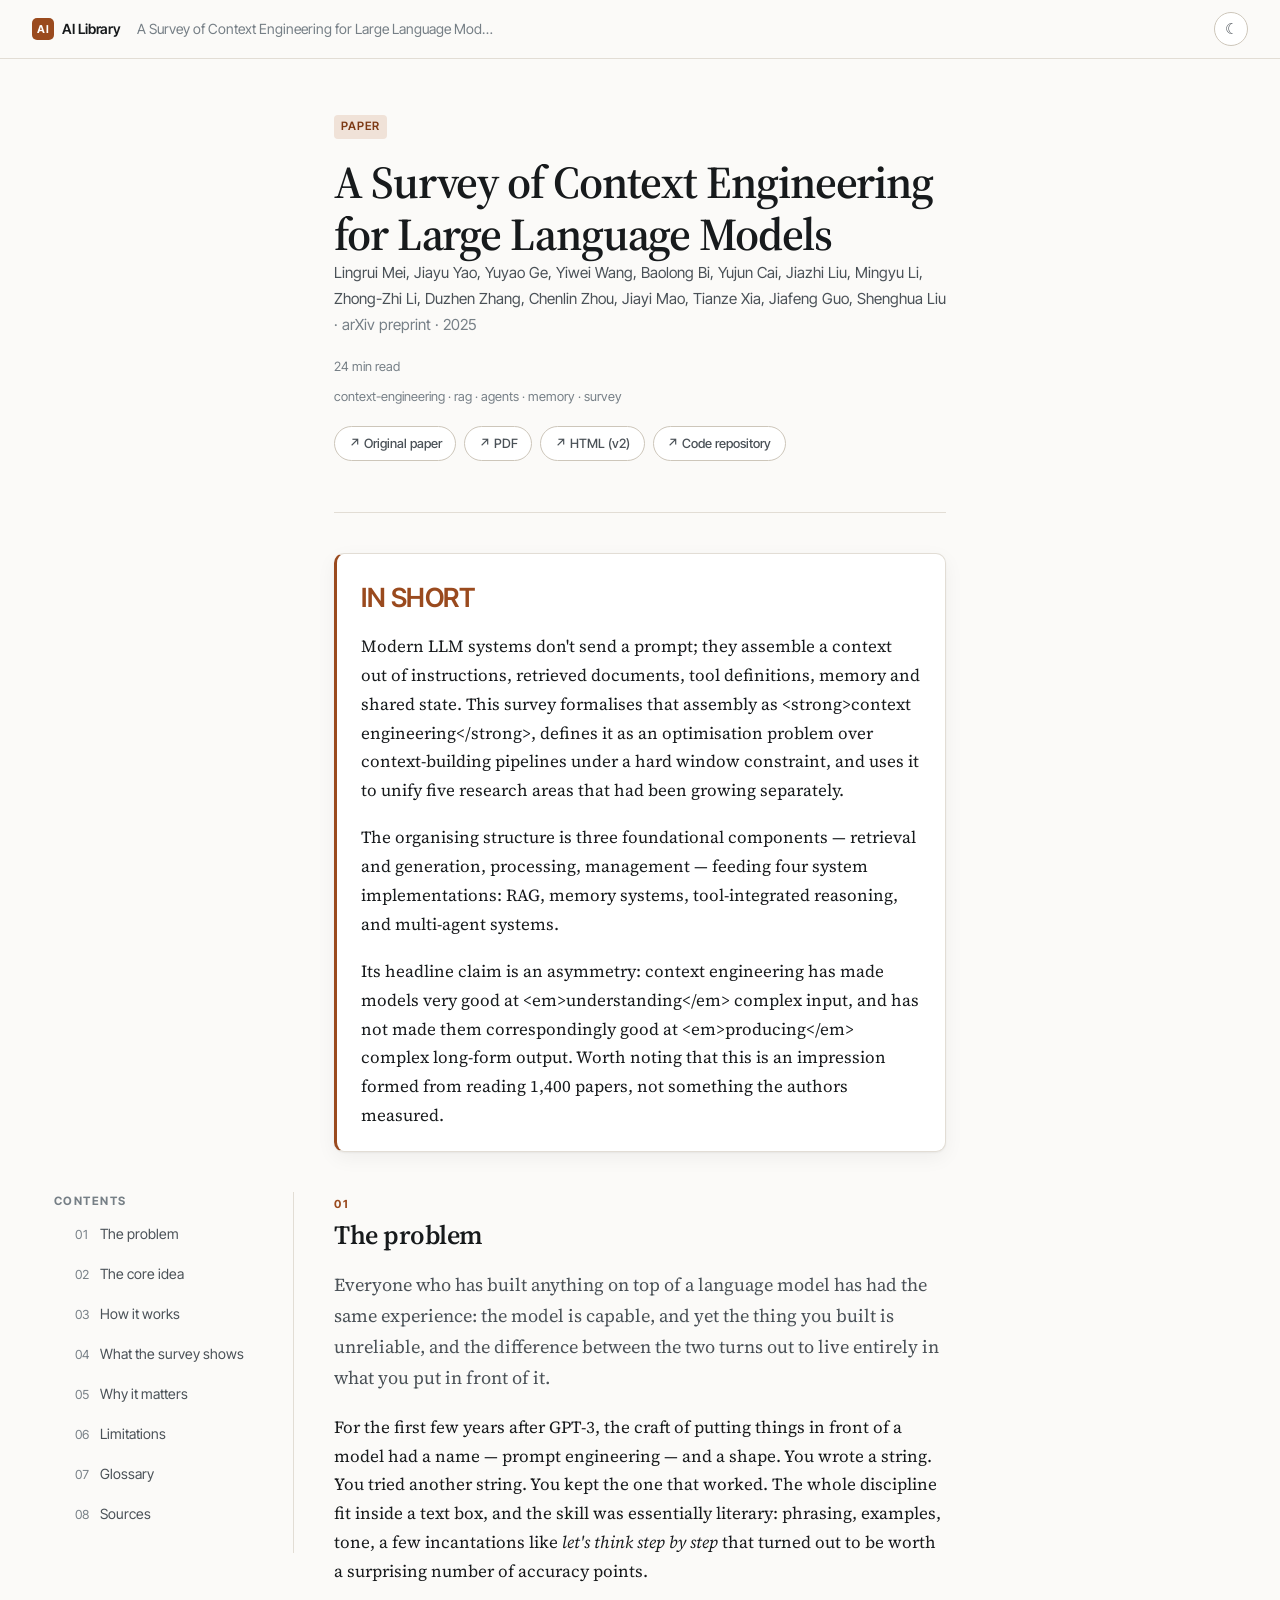
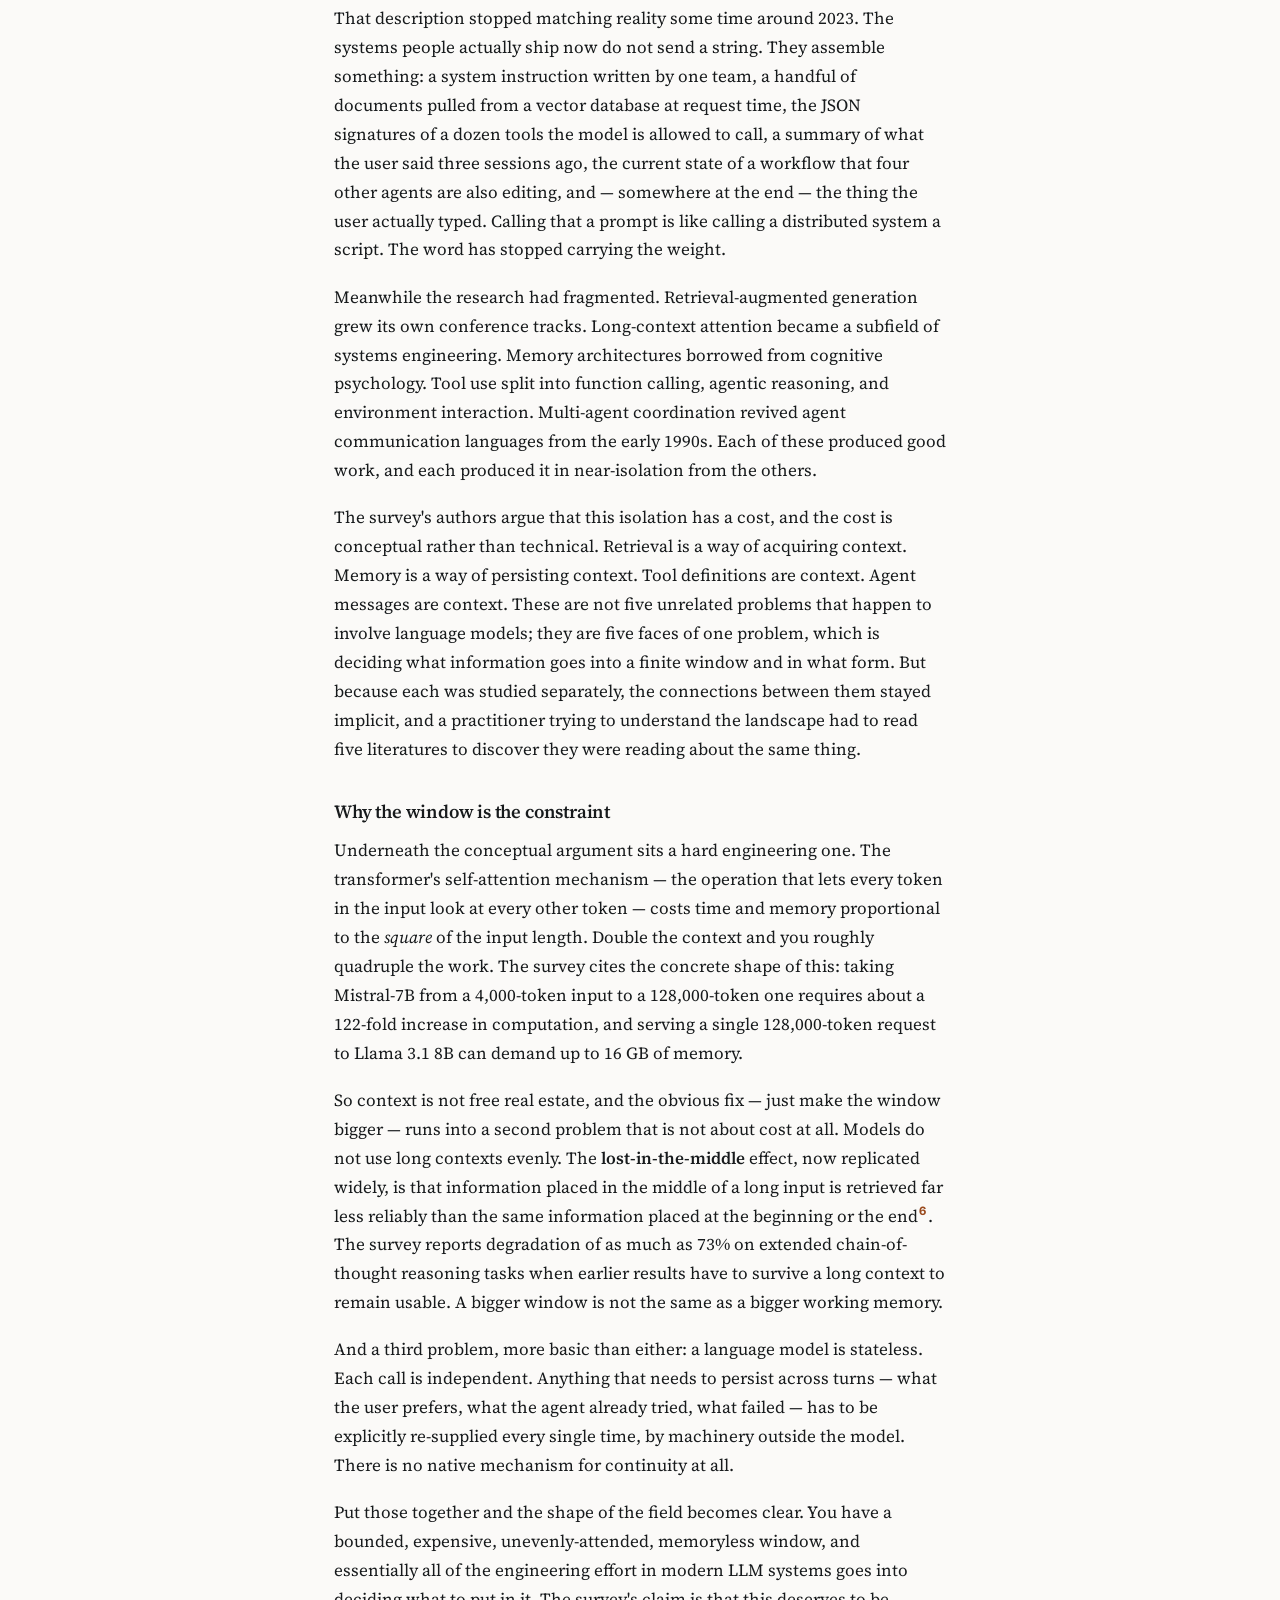
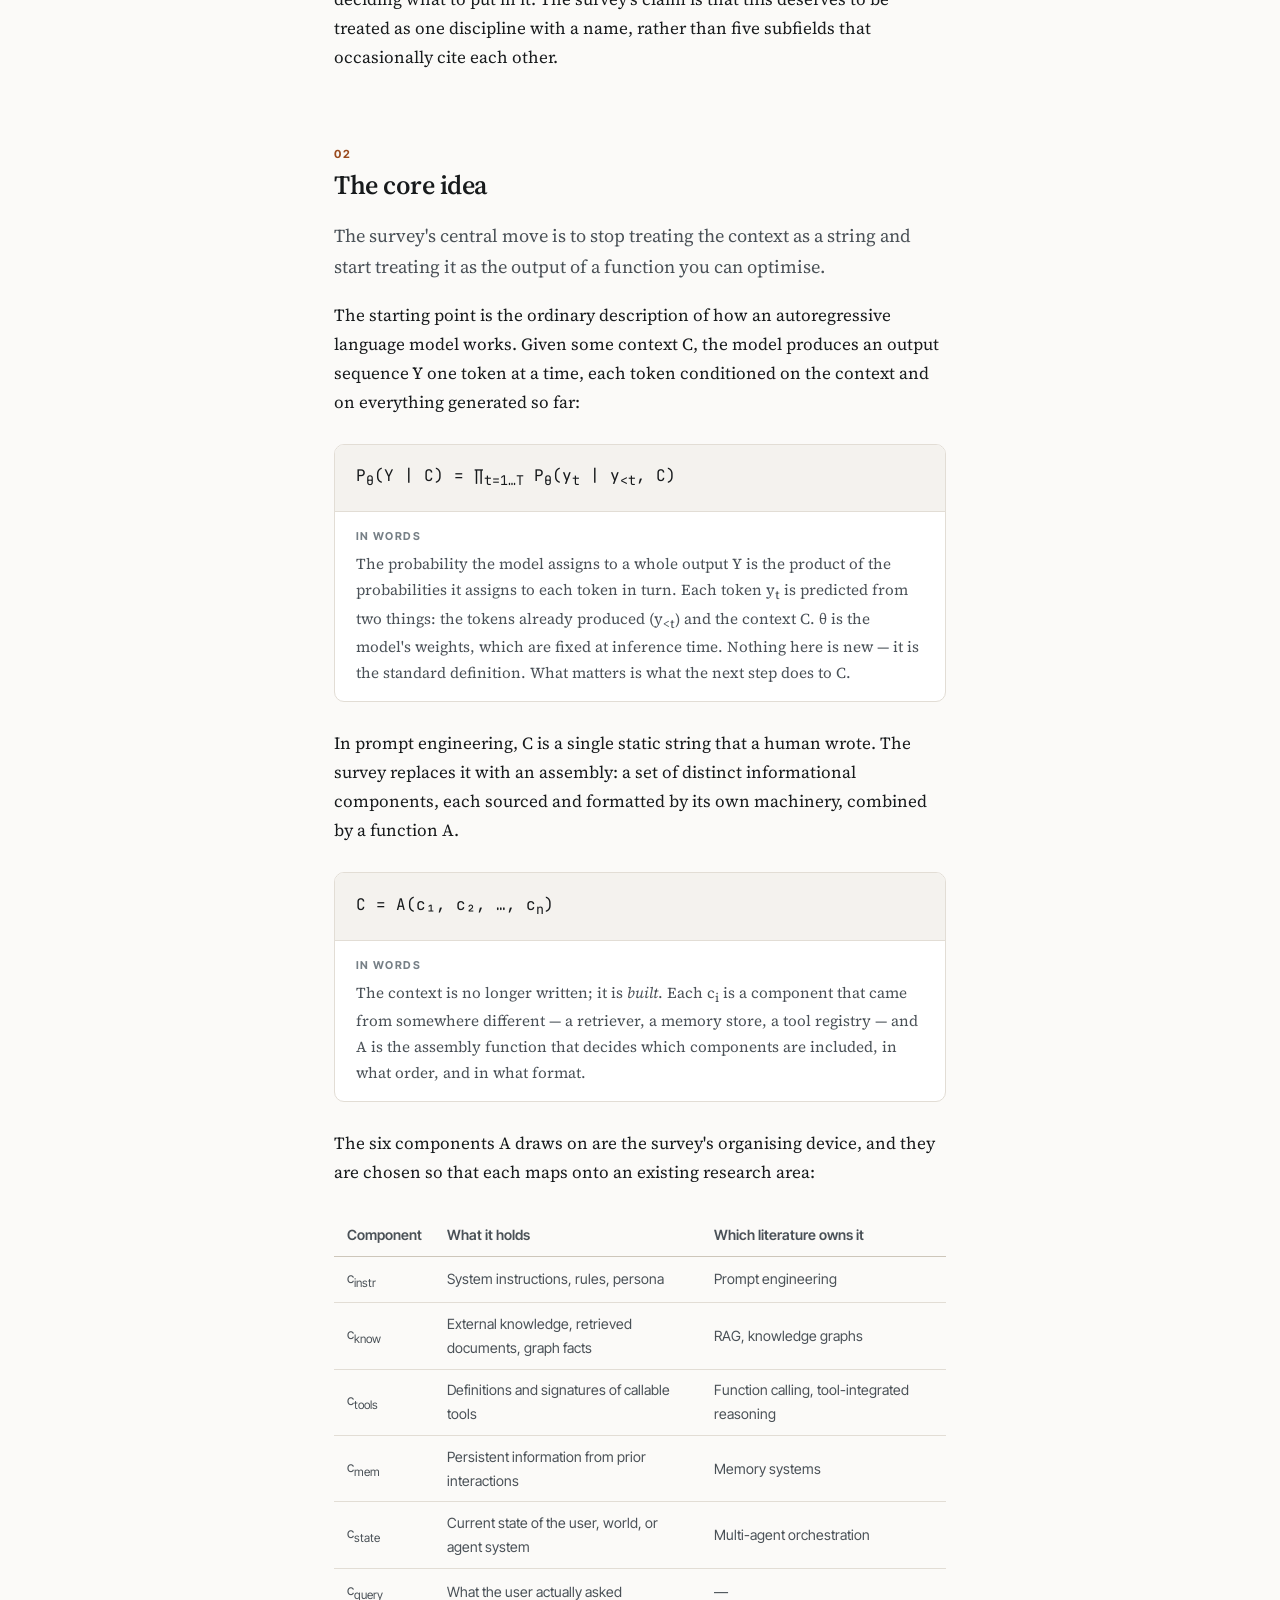
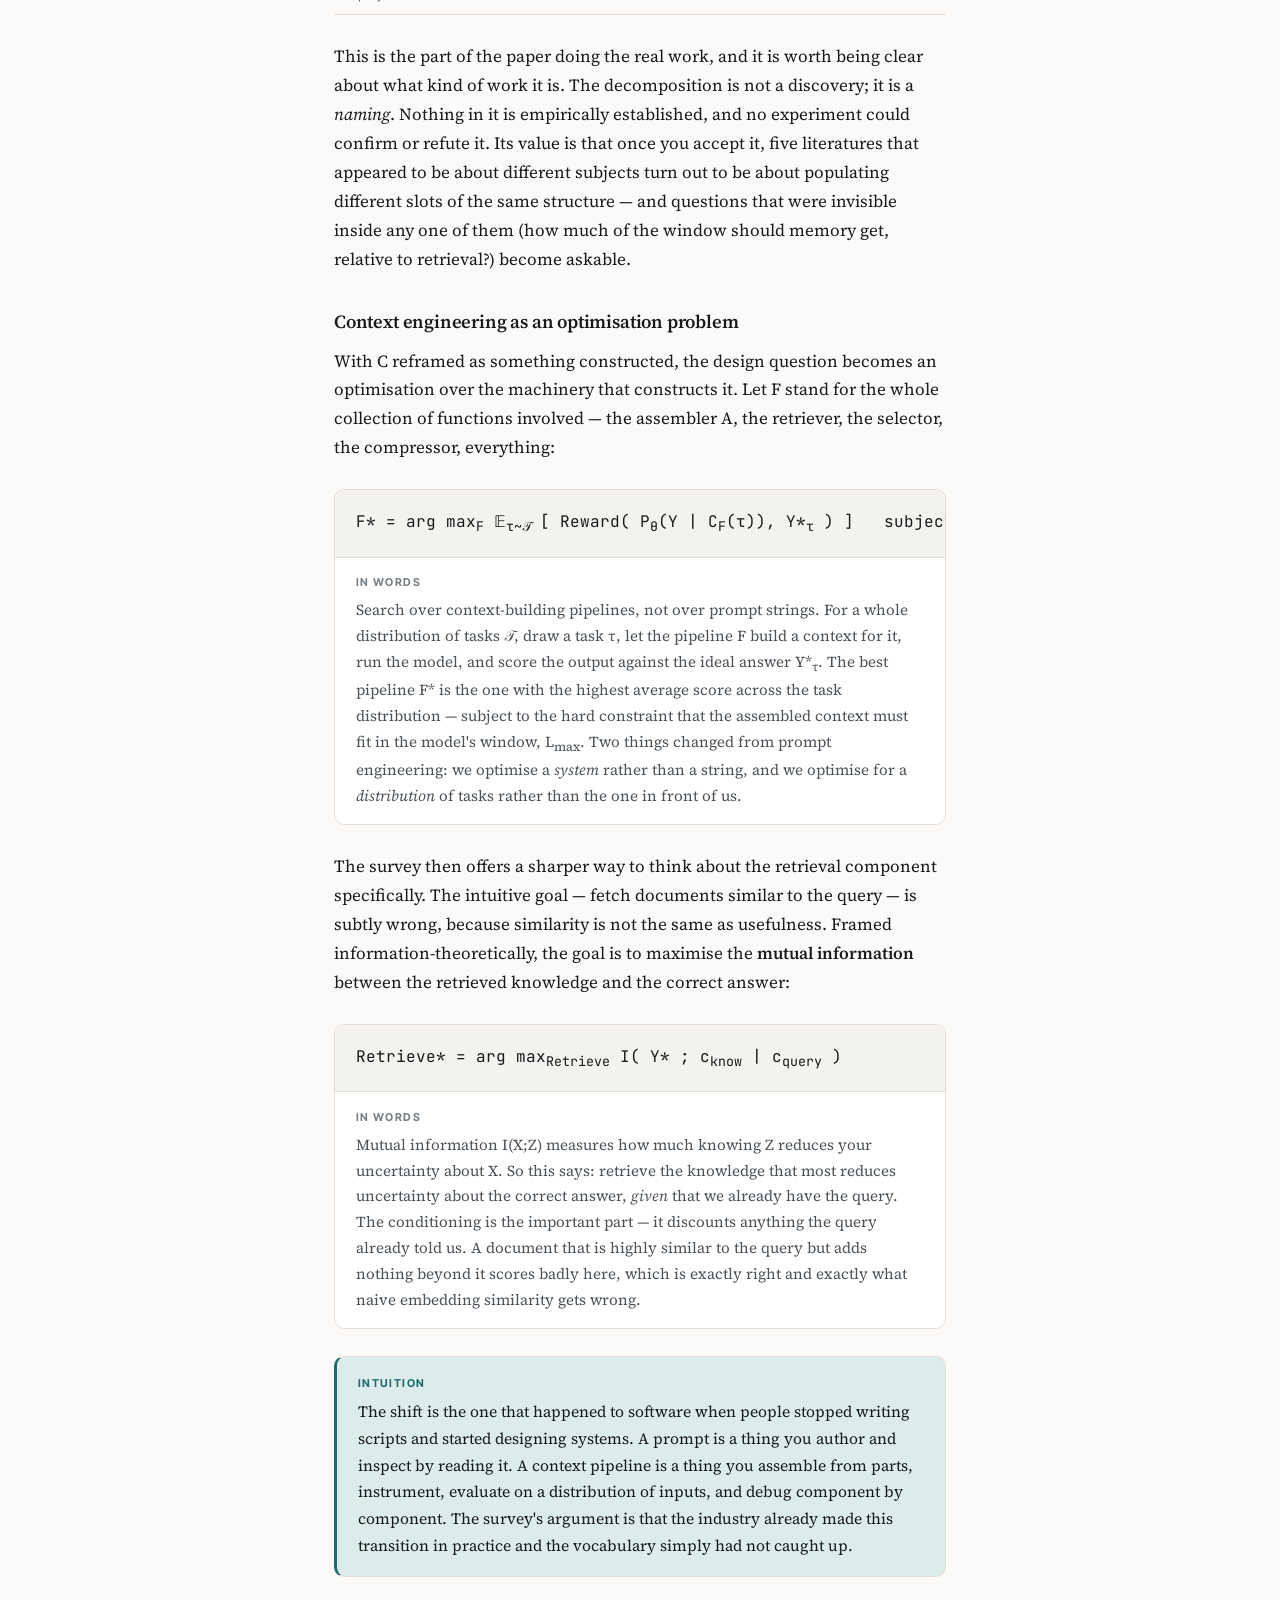
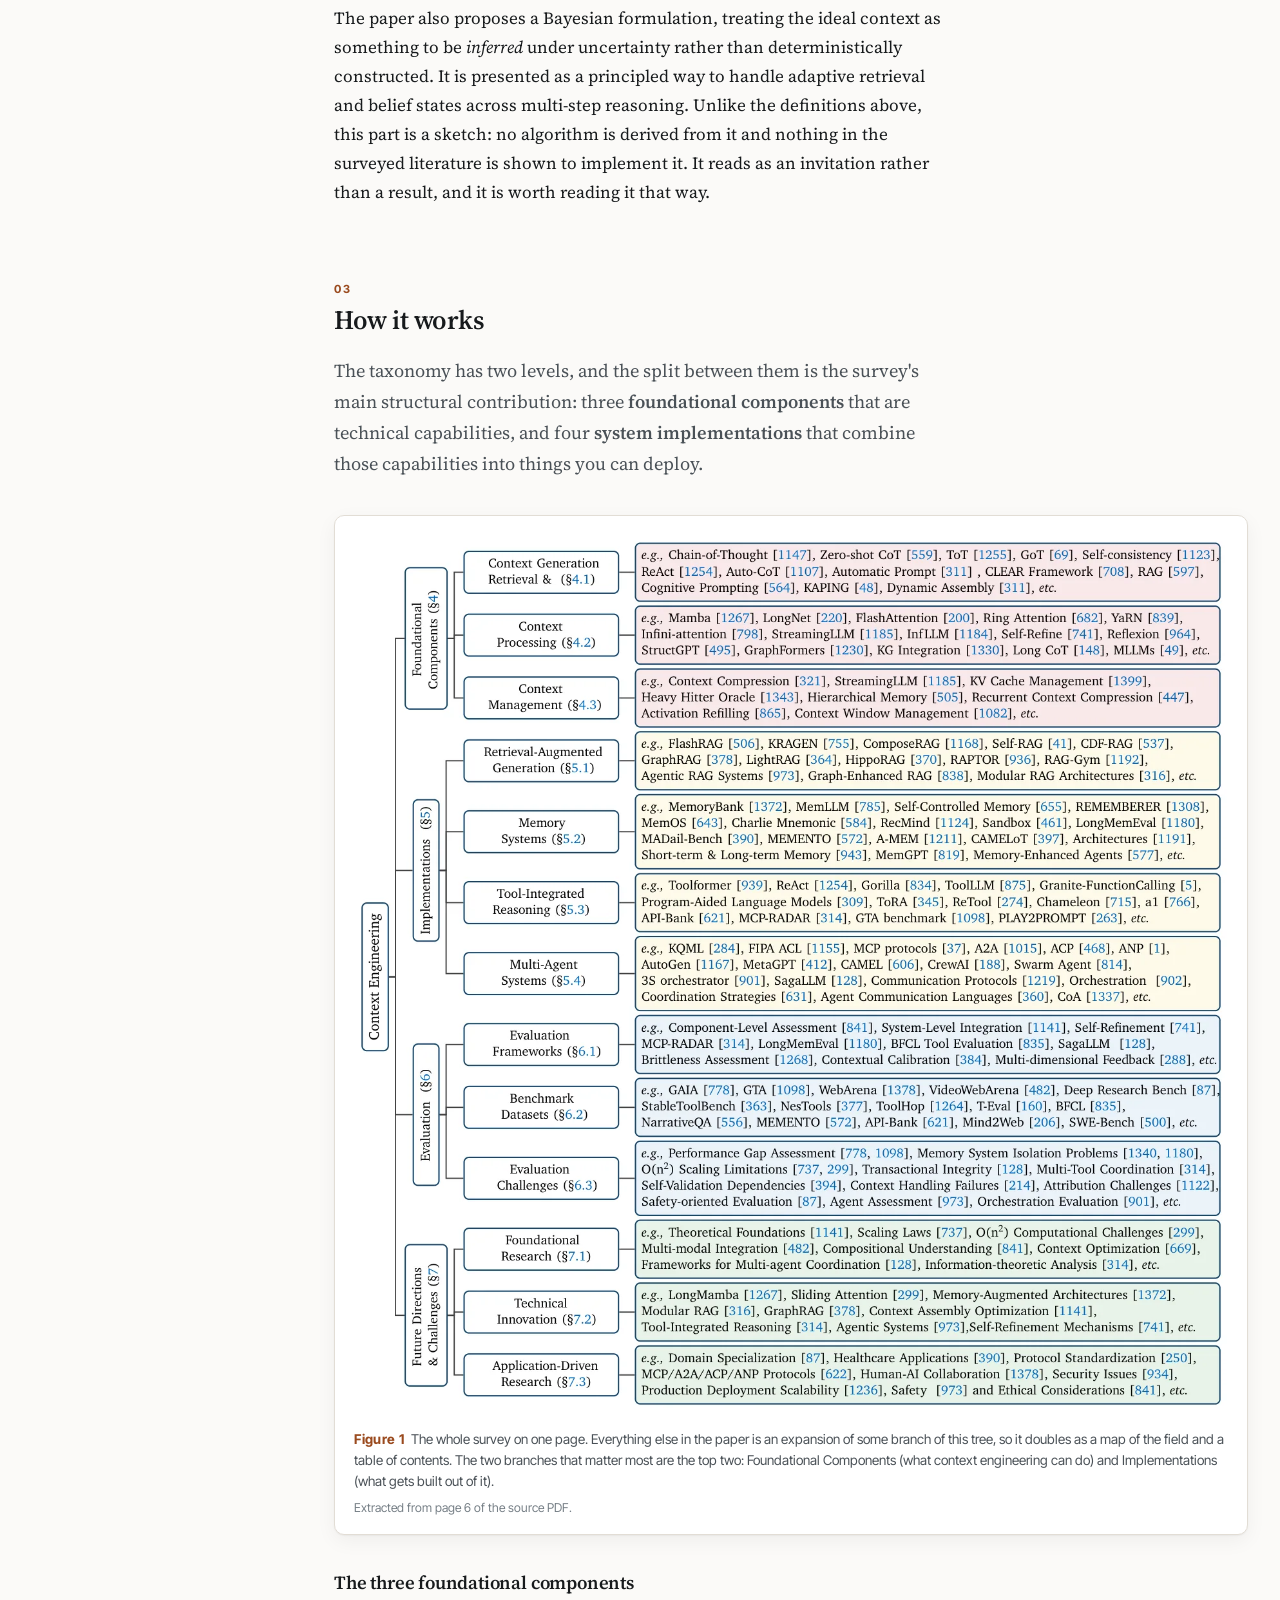
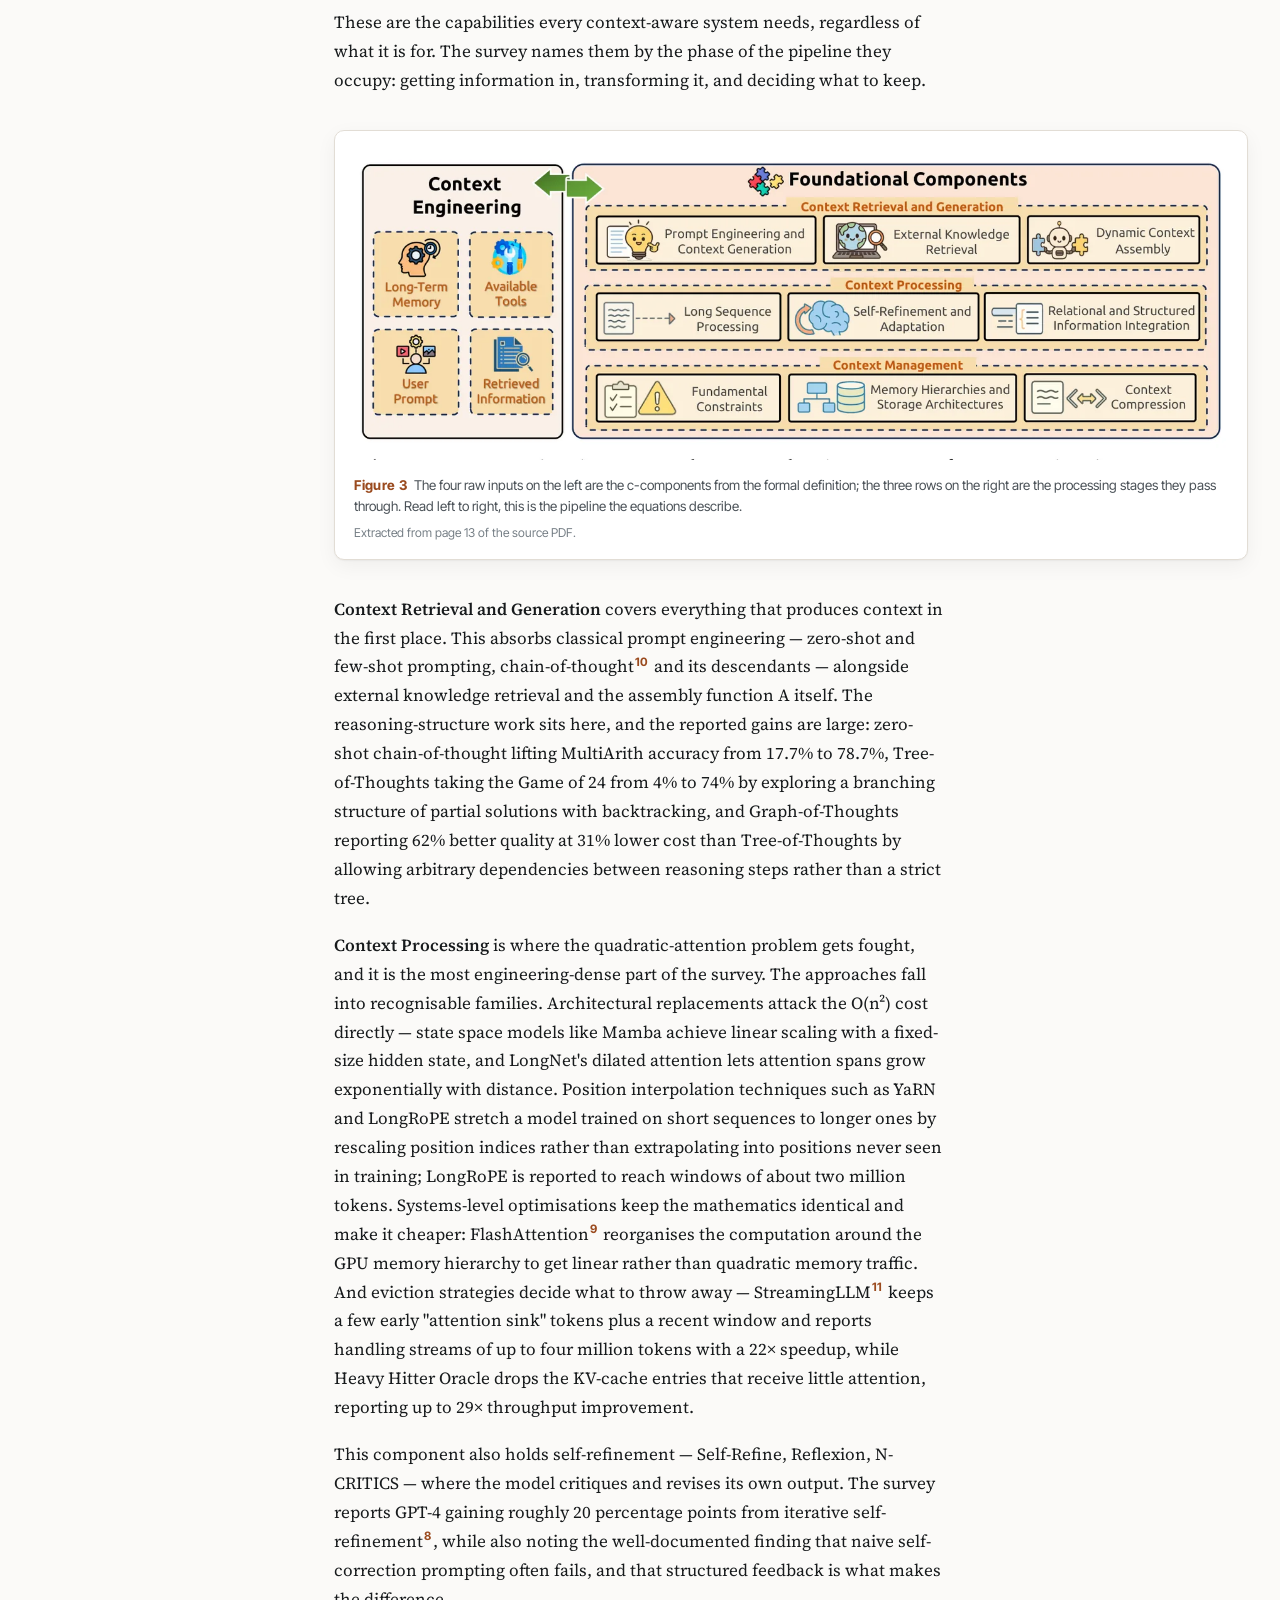
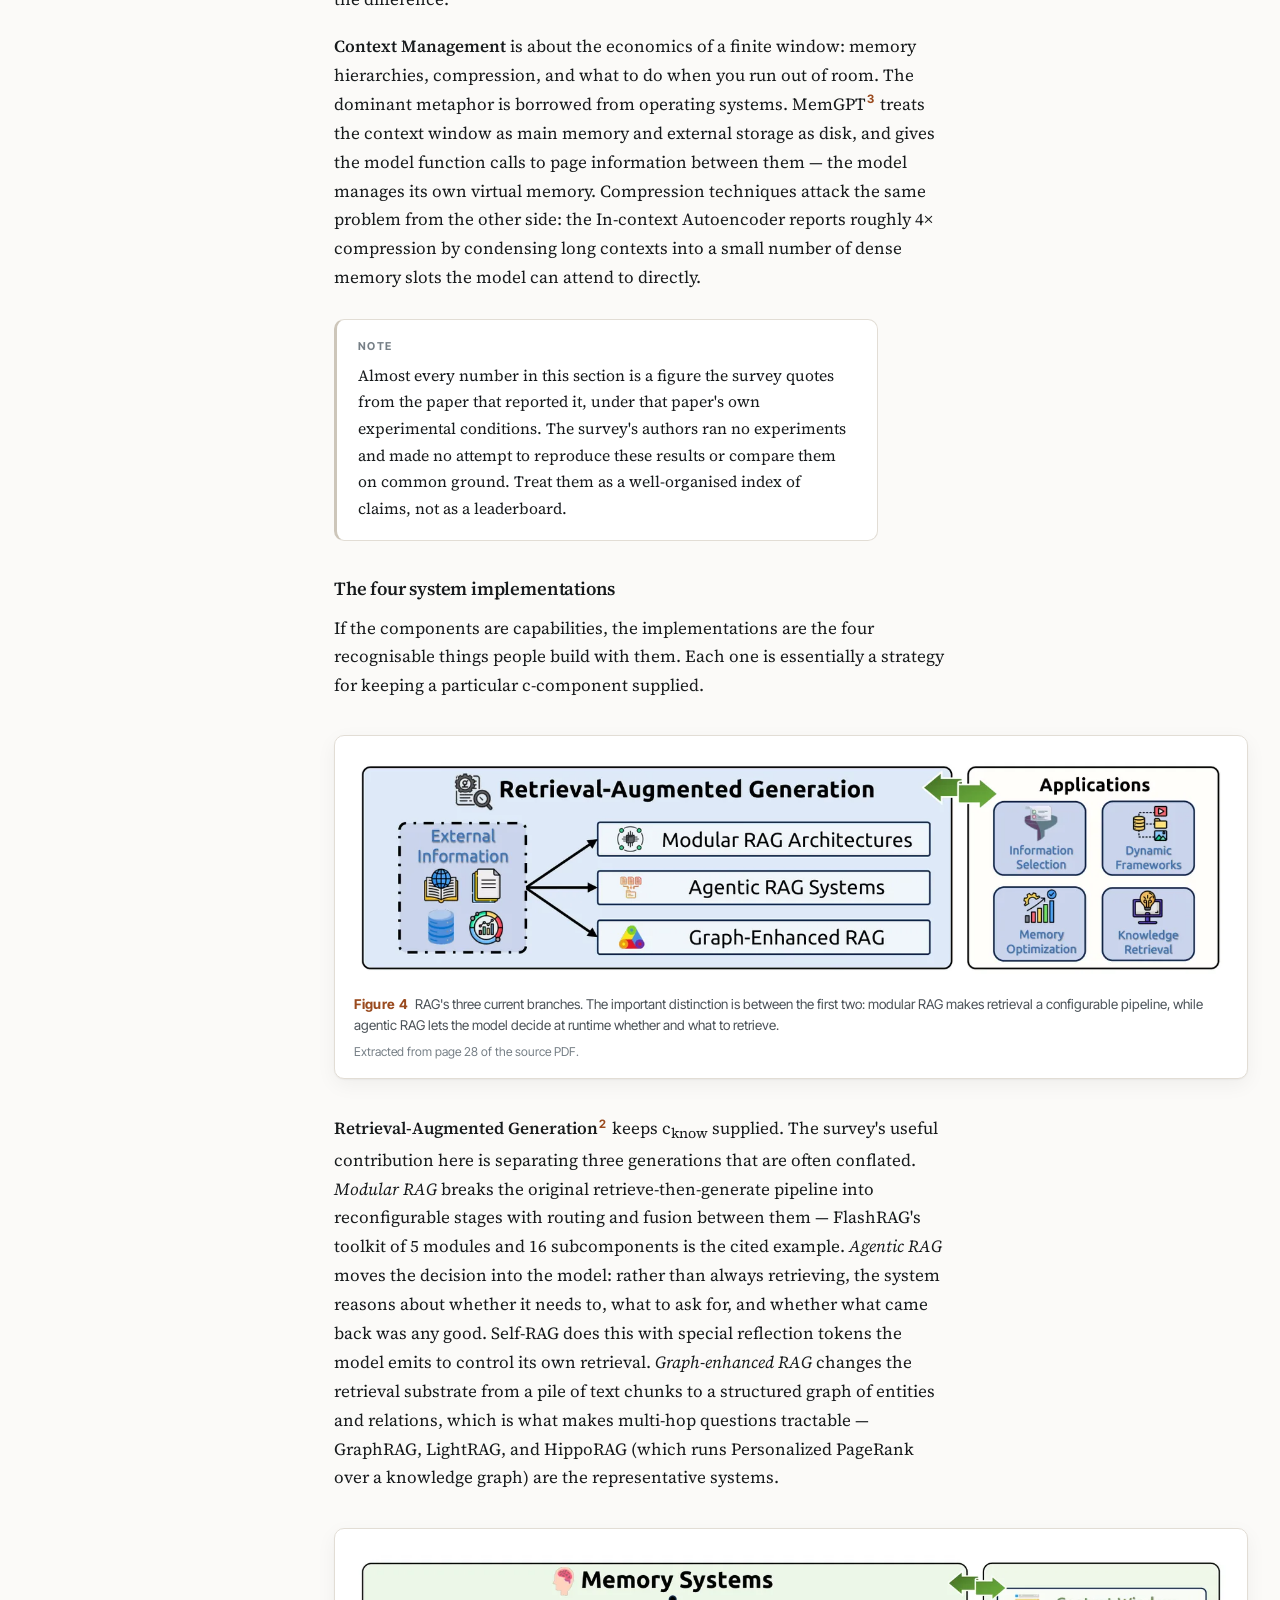
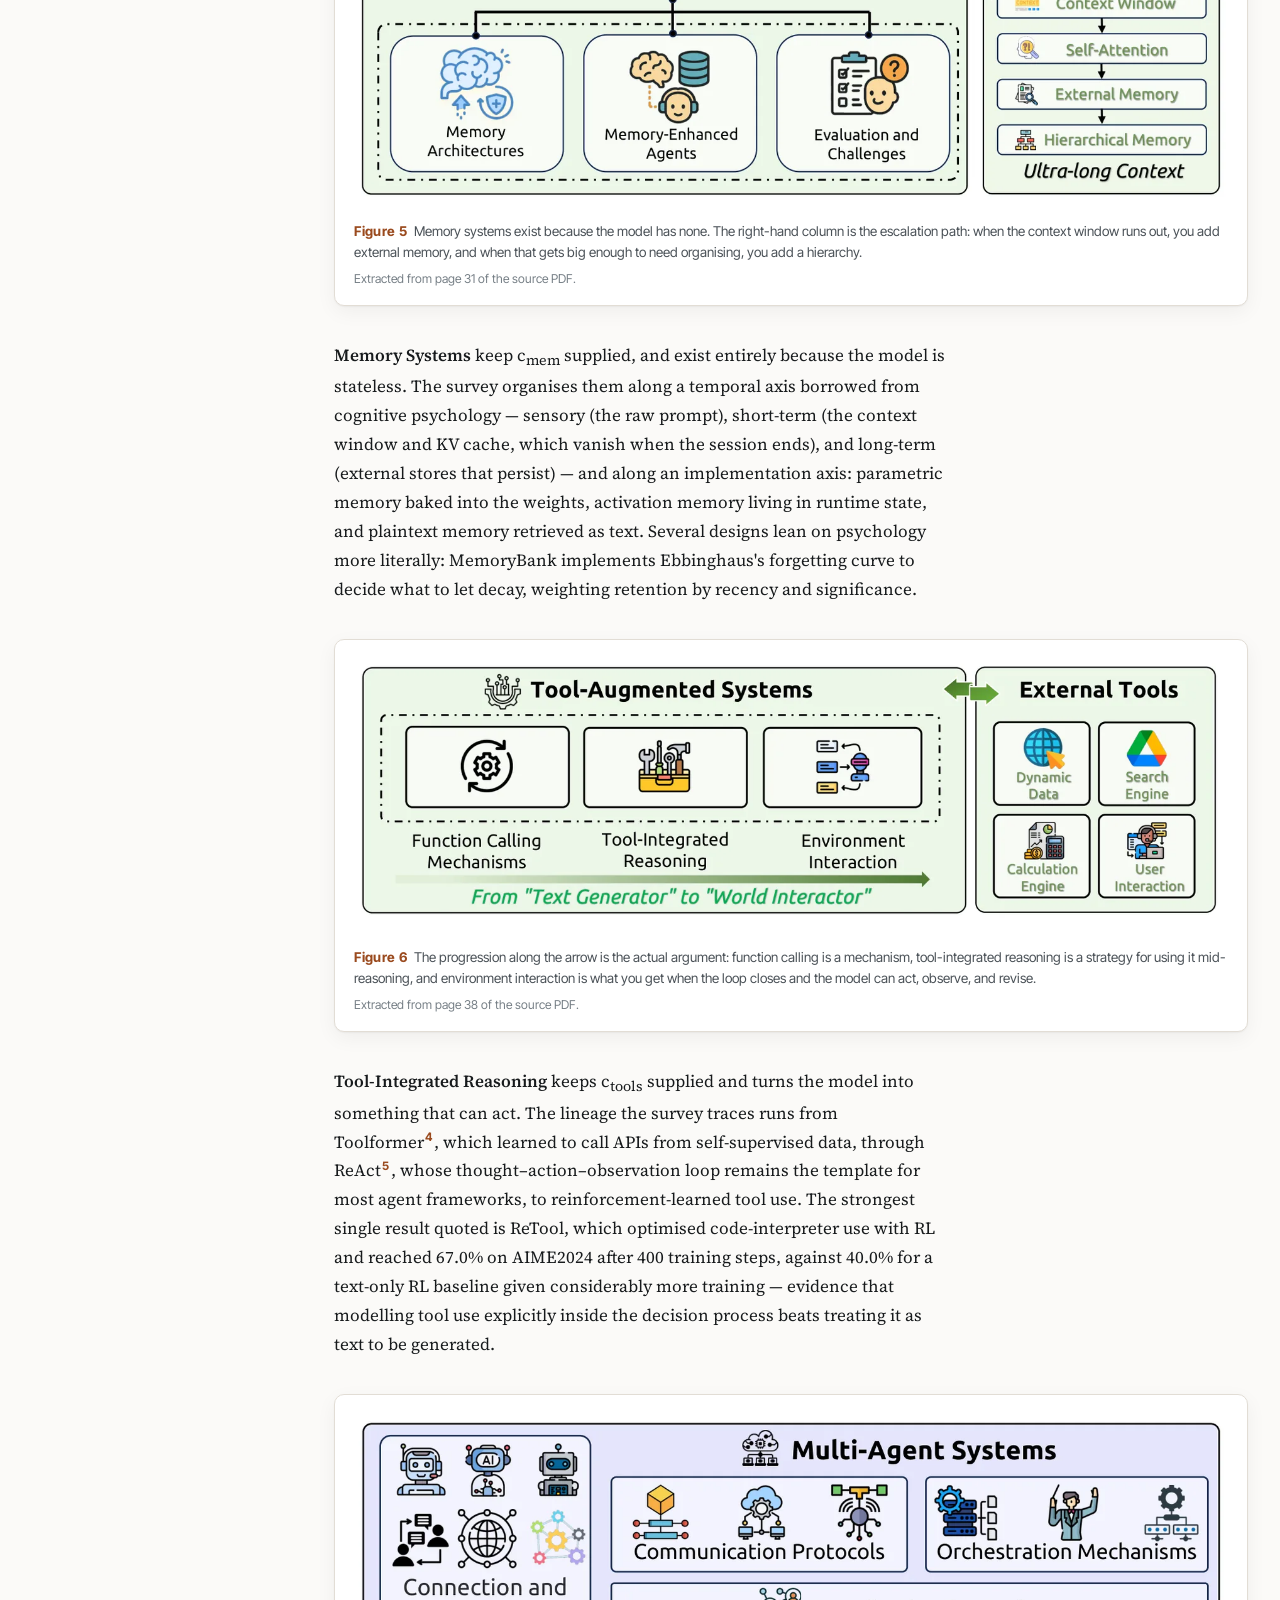
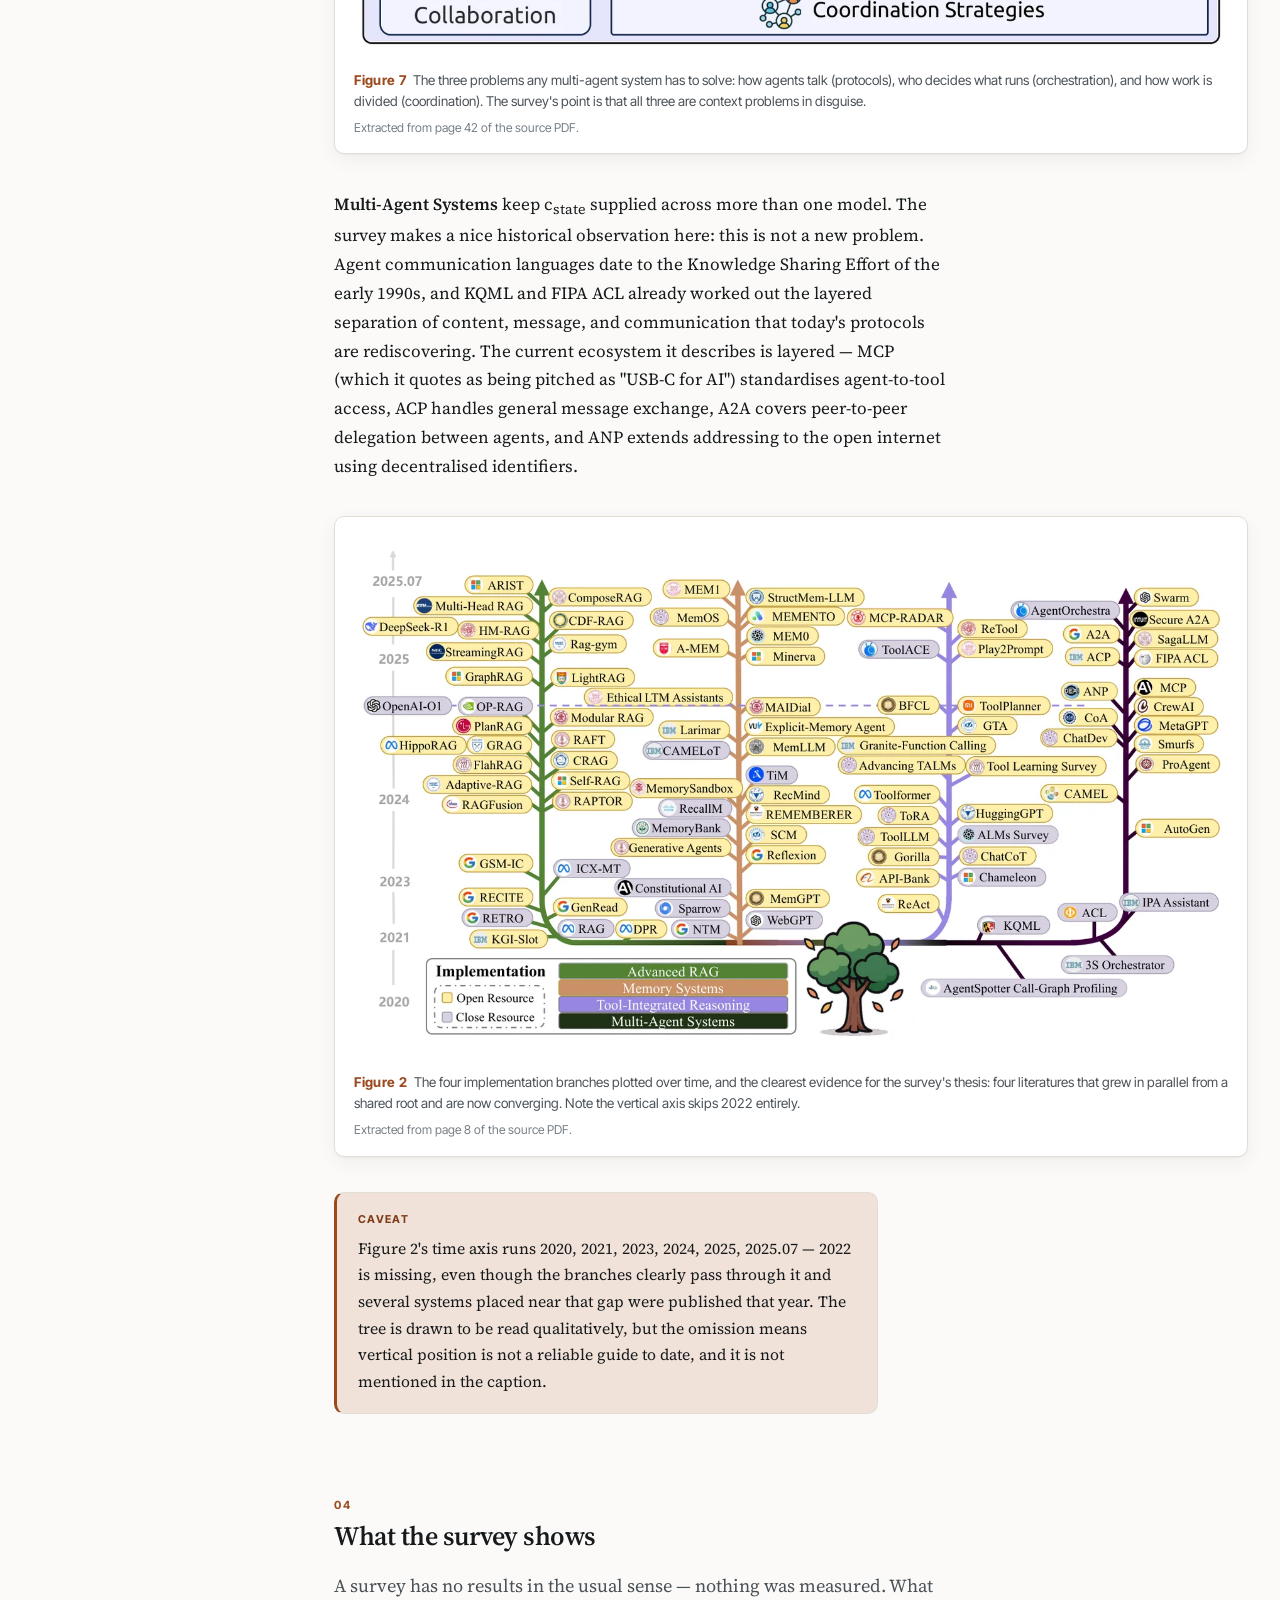
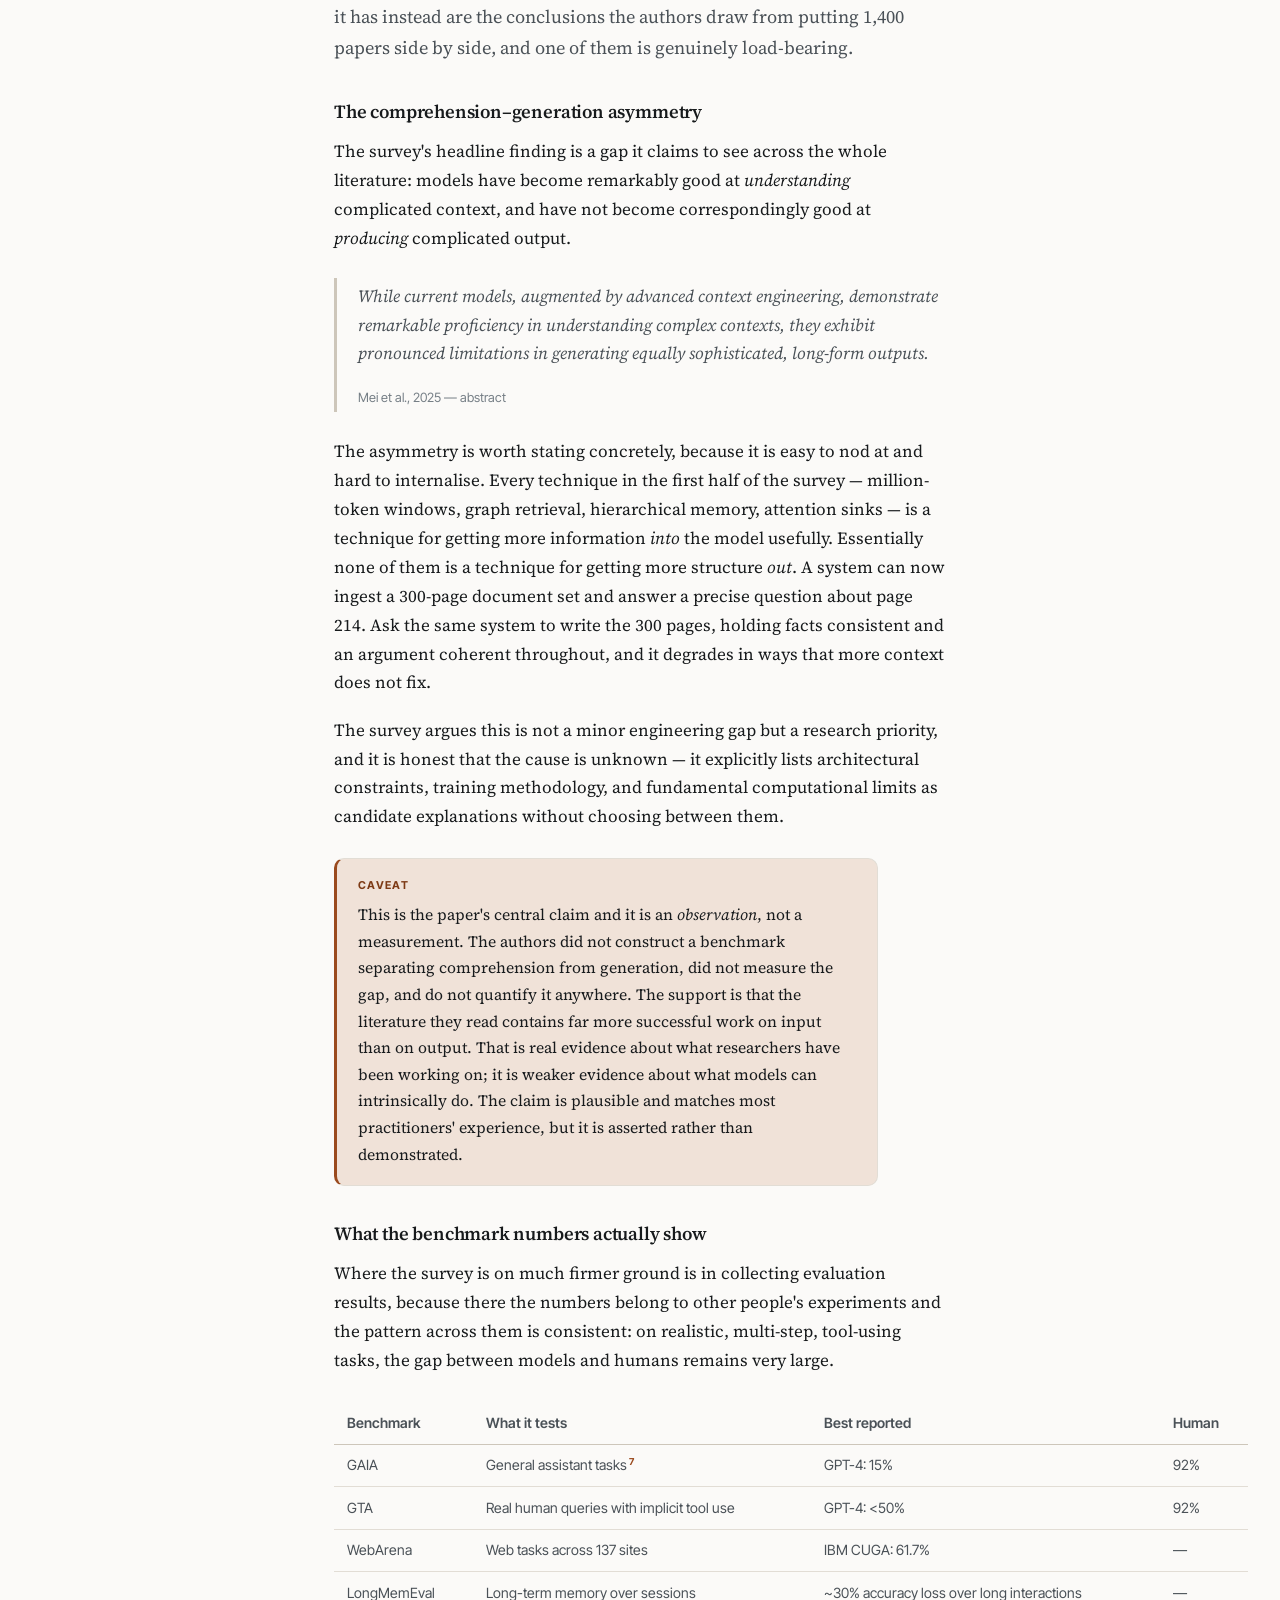
==== pages/context-engineering-survey.html @ 47bb1687 "Add resource: A Survey of Context Engineering for Large Language Models arXiv:2507.13334 — a 166-pag" ====
<!doctype html>
<html lang="en">
<head>
<meta charset="UTF-8">
<meta name="viewport" content="width=device-width, initial-scale=1">
<title>A Survey of Context Engineering for Large Language Models — AI Library</title>
<meta name="description" content="Prompt engineering stopped describing what people actually build. This survey reads 1,400 papers to argue that retrieval, memory, tool use and multi-agent coordination are one discipline — and finds models understand context far better than they can generate it.">
<link rel="icon" href="data:image/svg+xml,<svg xmlns='http://www.w3.org/2000/svg' viewBox='0 0 100 100'><text y='.9em' font-size='90'>&#129504;</text></svg>">
<link rel="preconnect" href="https://fonts.googleapis.com">
<link rel="preconnect" href="https://fonts.gstatic.com" crossorigin>
<link href="https://fonts.googleapis.com/css2?family=Source+Serif+4:opsz,wght@8..60,400;8..60,600&family=Inter+Tight:wght@400;500;600;700&family=JetBrains+Mono:wght@400;500&display=swap" rel="stylesheet">
<link rel="stylesheet" href="../assets/style.css">
<script>
  (function () {
    try {
      var t = localStorage.getItem("ail-theme");
      if (t === "dark" || t === "light") document.documentElement.setAttribute("data-theme", t);
    } catch (e) {}
  })();
</script>
</head>
<body>

<div id="progress"></div>
<a class="skip-link" href="#main">Skip to content</a>

<header class="topbar">
  <a class="topbar__home" href="../index.html">
    <span class="topbar__mark" aria-hidden="true">AI</span>
    <span>AI Library</span>
  </a>
  <span class="topbar__crumb">A Survey of Context Engineering for Large Language Models</span>
  <span class="topbar__spacer"></span>
  <button class="theme-toggle" type="button" aria-label="Toggle dark and light theme">
    <span class="icon-light" aria-hidden="true">☾</span>
    <span class="icon-dark" aria-hidden="true">☀</span>
  </button>
</header>

<main id="main" class="doc">

  <div class="hero">
    <p class="hero__kicker">
      <span class="badge badge--paper">Paper</span>
    </p>
    <h1>A Survey of Context Engineering for Large Language Models</h1>
    <p class="hero__authors">Lingrui Mei, Jiayu Yao, Yuyao Ge, Yiwei Wang, Baolong Bi, Yujun Cai, Jiazhi Liu, Mingyu Li, Zhong-Zhi Li, Duzhen Zhang, Chenlin Zhou, Jiayi Mao, Tianze Xia, Jiafeng Guo, Shenghua Liu <span class="hero__venue">· arXiv preprint · 2025</span></p>
    <p class="hero__meta">24 min read<span class="hero__tags">context-engineering · rag · agents · memory · survey</span></p>
    <p class="srclinks"><a class="srclink" href="https://arxiv.org/abs/2507.13334" target="_blank" rel="noopener">↗ Original paper</a>
      <a class="srclink" href="https://arxiv.org/pdf/2507.13334" target="_blank" rel="noopener">↗ PDF</a>
      <a class="srclink" href="https://arxiv.org/html/2507.13334v2" target="_blank" rel="noopener">↗ HTML (v2)</a>
      <a class="srclink" href="https://github.com/Meirtz/Awesome-Context-Engineering" target="_blank" rel="noopener">↗ Code repository</a></p>
  </div>

  <div class="tldr">
    <h2>In short</h2>
    <p>Modern LLM systems don&#x27;t send a prompt; they assemble a context out of instructions, retrieved documents, tool definitions, memory and shared state. This survey formalises that assembly as &lt;strong&gt;context engineering&lt;/strong&gt;, defines it as an optimisation problem over context-building pipelines under a hard window constraint, and uses it to unify five research areas that had been growing separately.</p>
    <p>The organising structure is three foundational components — retrieval and generation, processing, management — feeding four system implementations: RAG, memory systems, tool-integrated reasoning, and multi-agent systems.</p>
    <p>Its headline claim is an asymmetry: context engineering has made models very good at &lt;em&gt;understanding&lt;/em&gt; complex input, and has not made them correspondingly good at &lt;em&gt;producing&lt;/em&gt; complex long-form output. Worth noting that this is an impression formed from reading 1,400 papers, not something the authors measured.</p>
  </div>

  <details class="toc" open>
    <summary>Contents</summary>
    <ol>
      <li><a href="#the-problem">The problem</a></li>
      <li><a href="#the-core-idea">The core idea</a></li>
      <li><a href="#how-it-works">How it works</a></li>
      <li><a href="#results">What the survey shows</a></li>
      <li><a href="#why-it-matters">Why it matters</a></li>
      <li><a href="#limitations">Limitations</a></li>
      <li><a href="#glossary">Glossary</a></li>
      <li><a href="#sources">Sources</a></li>
    </ol>
  </details>

  <section id="the-problem">
    <h2><span class="sec-num">01</span>The problem</h2>

<p class="lead">Everyone who has built anything on top of a language model has had the
same experience: the model is capable, and yet the thing you built is unreliable, and the
difference between the two turns out to live entirely in what you put in front of it.</p>

<p>For the first few years after GPT-3, the craft of putting things in front of a model had
a name — prompt engineering — and a shape. You wrote a string. You tried another string. You
kept the one that worked. The whole discipline fit inside a text box, and the skill was
essentially literary: phrasing, examples, tone, a few incantations like <em>let's think step
by step</em> that turned out to be worth a surprising number of accuracy points.</p>

<p>That description stopped matching reality some time around 2023. The systems people
actually ship now do not send a string. They assemble something: a system instruction written
by one team, a handful of documents pulled from a vector database at request time, the JSON
signatures of a dozen tools the model is allowed to call, a summary of what the user said
three sessions ago, the current state of a workflow that four other agents are also editing,
and — somewhere at the end — the thing the user actually typed. Calling that a prompt is like
calling a distributed system a script. The word has stopped carrying the weight.</p>

<p>Meanwhile the research had fragmented. Retrieval-augmented generation grew its own
conference tracks. Long-context attention became a subfield of systems engineering. Memory
architectures borrowed from cognitive psychology. Tool use split into function calling,
agentic reasoning, and environment interaction. Multi-agent coordination revived agent
communication languages from the early 1990s. Each of these produced good work, and each
produced it in near-isolation from the others.</p>

<p>The survey's authors argue that this isolation has a cost, and the cost is conceptual
rather than technical. Retrieval is a way of acquiring context. Memory is a way of persisting
context. Tool definitions are context. Agent messages are context. These are not five
unrelated problems that happen to involve language models; they are five faces of one
problem, which is deciding what information goes into a finite window and in what form. But
because each was studied separately, the connections between them stayed implicit, and a
practitioner trying to understand the landscape had to read five literatures to discover they
were reading about the same thing.</p>

<h3>Why the window is the constraint</h3>

<p>Underneath the conceptual argument sits a hard engineering one. The transformer's
self-attention mechanism — the operation that lets every token in the input look at every
other token — costs time and memory proportional to the <em>square</em> of the input length.
Double the context and you roughly quadruple the work. The survey cites the concrete shape of
this: taking Mistral-7B from a 4,000-token input to a 128,000-token one requires about a
122-fold increase in computation, and serving a single 128,000-token request to Llama 3.1 8B
can demand up to 16&nbsp;GB of memory.</p>

<p>So context is not free real estate, and the obvious fix — just make the window bigger —
runs into a second problem that is not about cost at all. Models do not use long contexts
evenly. The <strong>lost-in-the-middle</strong> effect, now replicated widely, is that
information placed in the middle of a long input is retrieved far less reliably than the same
information placed at the beginning or the end<a href="#r6" class="cit">6</a>. The survey
reports degradation of as much as 73% on extended chain-of-thought reasoning tasks when
earlier results have to survive a long context to remain usable. A bigger window is not the
same as a bigger working memory.</p>

<p>And a third problem, more basic than either: a language model is stateless. Each call is
independent. Anything that needs to persist across turns — what the user prefers, what the
agent already tried, what failed — has to be explicitly re-supplied every single time, by
machinery outside the model. There is no native mechanism for continuity at all.</p>

<p>Put those together and the shape of the field becomes clear. You have a bounded, expensive,
unevenly-attended, memoryless window, and essentially all of the engineering effort in modern
LLM systems goes into deciding what to put in it. The survey's claim is that this deserves to
be treated as one discipline with a name, rather than five subfields that occasionally cite
each other.</p>
  </section>

  <section id="the-core-idea">
    <h2><span class="sec-num">02</span>The core idea</h2>

<p class="lead">The survey's central move is to stop treating the context as a string and
start treating it as the output of a function you can optimise.</p>

<p>The starting point is the ordinary description of how an autoregressive language model
works. Given some context C, the model produces an output sequence Y one token at a time,
each token conditioned on the context and on everything generated so far:</p>

<div class="eq">
  <div class="eq__math">P<sub>θ</sub>(Y | C) = ∏<sub>t=1…T</sub> P<sub>θ</sub>(y<sub>t</sub> | y<sub>&lt;t</sub>, C)</div>
  <div class="eq__read"><strong>In words</strong>The probability the model assigns to a whole
  output Y is the product of the probabilities it assigns to each token in turn. Each token
  y<sub>t</sub> is predicted from two things: the tokens already produced (y<sub>&lt;t</sub>)
  and the context C. θ is the model's weights, which are fixed at inference time. Nothing here
  is new — it is the standard definition. What matters is what the next step does to C.</div>
</div>

<p>In prompt engineering, C is a single static string that a human wrote. The survey replaces
it with an assembly: a set of distinct informational components, each sourced and formatted by
its own machinery, combined by a function A.</p>

<div class="eq">
  <div class="eq__math">C = A(c₁, c₂, …, c<sub>n</sub>)</div>
  <div class="eq__read"><strong>In words</strong>The context is no longer written; it is
  <em>built</em>. Each c<sub>i</sub> is a component that came from somewhere different — a
  retriever, a memory store, a tool registry — and A is the assembly function that decides
  which components are included, in what order, and in what format.</div>
</div>

<p>The six components A draws on are the survey's organising device, and they are chosen so
that each maps onto an existing research area:</p>

<div class="table-scroll"><table>
<thead><tr><th>Component</th><th>What it holds</th><th>Which literature owns it</th></tr></thead>
<tbody>
<tr><td>c<sub>instr</sub></td><td>System instructions, rules, persona</td><td>Prompt engineering</td></tr>
<tr><td>c<sub>know</sub></td><td>External knowledge, retrieved documents, graph facts</td><td>RAG, knowledge graphs</td></tr>
<tr><td>c<sub>tools</sub></td><td>Definitions and signatures of callable tools</td><td>Function calling, tool-integrated reasoning</td></tr>
<tr><td>c<sub>mem</sub></td><td>Persistent information from prior interactions</td><td>Memory systems</td></tr>
<tr><td>c<sub>state</sub></td><td>Current state of the user, world, or agent system</td><td>Multi-agent orchestration</td></tr>
<tr><td>c<sub>query</sub></td><td>What the user actually asked</td><td>—</td></tr>
</tbody></table></div>

<p>This is the part of the paper doing the real work, and it is worth being clear about what
kind of work it is. The decomposition is not a discovery; it is a <em>naming</em>. Nothing in
it is empirically established, and no experiment could confirm or refute it. Its value is that
once you accept it, five literatures that appeared to be about different subjects turn out to
be about populating different slots of the same structure — and questions that were invisible
inside any one of them (how much of the window should memory get, relative to retrieval?)
become askable.</p>

<h3>Context engineering as an optimisation problem</h3>

<p>With C reframed as something constructed, the design question becomes an optimisation over
the machinery that constructs it. Let F stand for the whole collection of functions involved —
the assembler A, the retriever, the selector, the compressor, everything:</p>

<div class="eq">
  <div class="eq__math">F* = arg max<sub>F</sub> 𝔼<sub>τ∼𝒯</sub> [ Reward( P<sub>θ</sub>(Y | C<sub>F</sub>(τ)), Y*<sub>τ</sub> ) ]&nbsp;&nbsp;&nbsp;subject to&nbsp;&nbsp;|C| ≤ L<sub>max</sub></div>
  <div class="eq__read"><strong>In words</strong>Search over context-building pipelines, not
  over prompt strings. For a whole distribution of tasks 𝒯, draw a task τ, let the pipeline F
  build a context for it, run the model, and score the output against the ideal answer
  Y*<sub>τ</sub>. The best pipeline F* is the one with the highest average score across the
  task distribution — subject to the hard constraint that the assembled context must fit in
  the model's window, L<sub>max</sub>. Two things changed from prompt engineering: we optimise
  a <em>system</em> rather than a string, and we optimise for a <em>distribution</em> of tasks
  rather than the one in front of us.</div>
</div>

<p>The survey then offers a sharper way to think about the retrieval component specifically.
The intuitive goal — fetch documents similar to the query — is subtly wrong, because
similarity is not the same as usefulness. Framed information-theoretically, the goal is to
maximise the <strong>mutual information</strong> between the retrieved knowledge and the
correct answer:</p>

<div class="eq">
  <div class="eq__math">Retrieve* = arg max<sub>Retrieve</sub> I( Y* ; c<sub>know</sub> | c<sub>query</sub> )</div>
  <div class="eq__read"><strong>In words</strong>Mutual information I(X;Z) measures how much
  knowing Z reduces your uncertainty about X. So this says: retrieve the knowledge that most
  reduces uncertainty about the correct answer, <em>given</em> that we already have the query.
  The conditioning is the important part — it discounts anything the query already told us. A
  document that is highly similar to the query but adds nothing beyond it scores badly here,
  which is exactly right and exactly what naive embedding similarity gets wrong.</div>
</div>

<div class="callout callout--intuition">
  <span class="callout__label">Intuition</span>
  <p>The shift is the one that happened to software when people stopped writing scripts and
  started designing systems. A prompt is a thing you author and inspect by reading it. A
  context pipeline is a thing you assemble from parts, instrument, evaluate on a distribution
  of inputs, and debug component by component. The survey's argument is that the industry
  already made this transition in practice and the vocabulary simply had not caught up.</p>
</div>

<p>The paper also proposes a Bayesian formulation, treating the ideal context as something to
be <em>inferred</em> under uncertainty rather than deterministically constructed. It is
presented as a principled way to handle adaptive retrieval and belief states across multi-step
reasoning. Unlike the definitions above, this part is a sketch: no algorithm is derived from
it and nothing in the surveyed literature is shown to implement it. It reads as an invitation
rather than a result, and it is worth reading it that way.</p>
  </section>

  <section id="how-it-works">
    <h2><span class="sec-num">03</span>How it works</h2>

<p class="lead">The taxonomy has two levels, and the split between them is the survey's main
structural contribution: three <strong>foundational components</strong> that are technical
capabilities, and four <strong>system implementations</strong> that combine those capabilities
into things you can deploy.</p>

<figure class="wide">
  <img src="../assets/images/context-engineering-survey/fig-p06-figure-1.webp" alt="A large hierarchical tree diagram. The root node, Context Engineering, branches into four areas: Foundational Components, Implementations, Evaluation, and Future Directions and Challenges. Each branches further into sub-areas, and each sub-area lists example systems and techniques with citation numbers." width="1366" height="1371">
  <figcaption><span class="figlabel">Figure 1</span>The whole survey on one page. Everything else in the paper is an expansion of some branch of this tree, so it doubles as a map of the field and a table of contents. The two branches that matter most are the top two: Foundational Components (what context engineering can do) and Implementations (what gets built out of it).
  <span class="figsrc">Extracted from page 6 of the source PDF.</span></figcaption>
</figure>

<h3>The three foundational components</h3>

<p>These are the capabilities every context-aware system needs, regardless of what it is for.
The survey names them by the phase of the pipeline they occupy: getting information in,
transforming it, and deciding what to keep.</p>

<figure class="wide">
  <img src="../assets/images/context-engineering-survey/fig-p13-figure-3.webp" alt="A two-panel diagram. The left panel, labelled Context Engineering, shows four inputs: Long-Term Memory, Available Tools, User Prompt, and Retrieved Information. An arrow connects it to the right panel, Foundational Components, which contains three stacked rows: Context Retrieval and Generation, Context Processing, and Context Management, each holding three sub-boxes." width="1400" height="499">
  <figcaption><span class="figlabel">Figure 3</span>The four raw inputs on the left are the c-components from the formal definition; the three rows on the right are the processing stages they pass through. Read left to right, this is the pipeline the equations describe.
  <span class="figsrc">Extracted from page 13 of the source PDF.</span></figcaption>
</figure>

<p><strong>Context Retrieval and Generation</strong> covers everything that produces context in
the first place. This absorbs classical prompt engineering — zero-shot and few-shot prompting,
chain-of-thought<a href="#r10" class="cit">10</a> and its descendants — alongside external
knowledge retrieval and the assembly function A itself. The reasoning-structure work sits here,
and the reported gains are large: zero-shot chain-of-thought lifting MultiArith accuracy from
17.7% to 78.7%, Tree-of-Thoughts taking the Game of 24 from 4% to 74% by exploring a branching
structure of partial solutions with backtracking, and Graph-of-Thoughts reporting 62% better
quality at 31% lower cost than Tree-of-Thoughts by allowing arbitrary dependencies between
reasoning steps rather than a strict tree.</p>

<p><strong>Context Processing</strong> is where the quadratic-attention problem gets fought,
and it is the most engineering-dense part of the survey. The approaches fall into recognisable
families. Architectural replacements attack the O(n²) cost directly — state space models like
Mamba achieve linear scaling with a fixed-size hidden state, and LongNet's dilated attention
lets attention spans grow exponentially with distance. Position interpolation techniques such
as YaRN and LongRoPE stretch a model trained on short sequences to longer ones by rescaling
position indices rather than extrapolating into positions never seen in training; LongRoPE is
reported to reach windows of about two million tokens. Systems-level optimisations keep the
mathematics identical and make it cheaper: FlashAttention<a href="#r9" class="cit">9</a>
reorganises the computation around the GPU memory hierarchy to get linear rather than quadratic
memory traffic. And eviction strategies decide what to throw away — StreamingLLM<a href="#r11" class="cit">11</a> keeps a few
early "attention sink" tokens plus a recent window and reports handling streams of up to four
million tokens with a 22× speedup, while Heavy Hitter Oracle drops the KV-cache entries that
receive little attention, reporting up to 29× throughput improvement.</p>

<p>This component also holds self-refinement — Self-Refine, Reflexion, N-CRITICS — where the
model critiques and revises its own output. The survey reports GPT-4 gaining roughly 20
percentage points from iterative self-refinement<a href="#r8" class="cit">8</a>, while also
noting the well-documented finding that naive self-correction prompting often fails, and that
structured feedback is what makes the difference.</p>

<p><strong>Context Management</strong> is about the economics of a finite window: memory
hierarchies, compression, and what to do when you run out of room. The dominant metaphor is
borrowed from operating systems. MemGPT<a href="#r3" class="cit">3</a> treats the context
window as main memory and external storage as disk, and gives the model function calls to page
information between them — the model manages its own virtual memory. Compression techniques
attack the same problem from the other side: the In-context Autoencoder reports roughly 4×
compression by condensing long contexts into a small number of dense memory slots the model can
attend to directly.</p>

<div class="callout callout--note">
  <span class="callout__label">Note</span>
  <p>Almost every number in this section is a figure the survey quotes from the paper that
  reported it, under that paper's own experimental conditions. The survey's authors ran no
  experiments and made no attempt to reproduce these results or compare them on common ground.
  Treat them as a well-organised index of claims, not as a leaderboard.</p>
</div>

<h3>The four system implementations</h3>

<p>If the components are capabilities, the implementations are the four recognisable things
people build with them. Each one is essentially a strategy for keeping a particular
c-component supplied.</p>

<figure class="wide">
  <img src="../assets/images/context-engineering-survey/fig-p28-figure-4.webp" alt="A diagram titled Retrieval-Augmented Generation. A dashed box labelled External Information containing icons for the web, documents, databases and analytics feeds three arrows into three labelled boxes: Modular RAG Architectures, Agentic RAG Systems, and Graph-Enhanced RAG. A separate panel on the right lists four applications." width="1400" height="362">
  <figcaption><span class="figlabel">Figure 4</span>RAG's three current branches. The important distinction is between the first two: modular RAG makes retrieval a configurable pipeline, while agentic RAG lets the model decide at runtime whether and what to retrieve.
  <span class="figsrc">Extracted from page 28 of the source PDF.</span></figcaption>
</figure>

<p><strong>Retrieval-Augmented Generation</strong><a href="#r2" class="cit">2</a> keeps
c<sub>know</sub> supplied. The survey's useful contribution here is separating three
generations that are often conflated. <em>Modular RAG</em> breaks the original
retrieve-then-generate pipeline into reconfigurable stages with routing and fusion between
them — FlashRAG's toolkit of 5 modules and 16 subcomponents is the cited example. <em>Agentic
RAG</em> moves the decision into the model: rather than always retrieving, the system reasons
about whether it needs to, what to ask for, and whether what came back was any good. Self-RAG
does this with special reflection tokens the model emits to control its own retrieval.
<em>Graph-enhanced RAG</em> changes the retrieval substrate from a pile of text chunks to a
structured graph of entities and relations, which is what makes multi-hop questions tractable —
GraphRAG, LightRAG, and HippoRAG (which runs Personalized PageRank over a knowledge graph) are
the representative systems.</p>

<figure class="wide">
  <img src="../assets/images/context-engineering-survey/fig-p31-figure-5.webp" alt="A diagram titled Memory Systems showing three boxes connected to the title: Memory Architectures, Memory-Enhanced Agents, and Evaluation and Challenges. A right-hand panel titled Ultra-long Context shows a vertical flow: Context Window, Self-Attention, External Memory, Hierarchical Memory." width="1400" height="417">
  <figcaption><span class="figlabel">Figure 5</span>Memory systems exist because the model has none. The right-hand column is the escalation path: when the context window runs out, you add external memory, and when that gets big enough to need organising, you add a hierarchy.
  <span class="figsrc">Extracted from page 31 of the source PDF.</span></figcaption>
</figure>

<p><strong>Memory Systems</strong> keep c<sub>mem</sub> supplied, and exist entirely because
the model is stateless. The survey organises them along a temporal axis borrowed from cognitive
psychology — sensory (the raw prompt), short-term (the context window and KV cache, which
vanish when the session ends), and long-term (external stores that persist) — and along an
implementation axis: parametric memory baked into the weights, activation memory living in
runtime state, and plaintext memory retrieved as text. Several designs lean on psychology more
literally: MemoryBank implements Ebbinghaus's forgetting curve to decide what to let decay,
weighting retention by recency and significance.</p>

<figure class="wide">
  <img src="../assets/images/context-engineering-survey/fig-p38-figure-6.webp" alt="A diagram titled Tool-Augmented Systems with three boxes labelled Function Calling Mechanisms, Tool-Integrated Reasoning, and Environment Interaction, arranged along a green arrow captioned From Text Generator to World Interactor. A right-hand panel titled External Tools shows Dynamic Data, Search Engine, Calculation Engine, and User Interaction." width="1400" height="441">
  <figcaption><span class="figlabel">Figure 6</span>The progression along the arrow is the actual argument: function calling is a mechanism, tool-integrated reasoning is a strategy for using it mid-reasoning, and environment interaction is what you get when the loop closes and the model can act, observe, and revise.
  <span class="figsrc">Extracted from page 38 of the source PDF.</span></figcaption>
</figure>

<p><strong>Tool-Integrated Reasoning</strong> keeps c<sub>tools</sub> supplied and turns the
model into something that can act. The lineage the survey traces runs from
Toolformer<a href="#r4" class="cit">4</a>, which learned to call APIs from self-supervised data,
through ReAct<a href="#r5" class="cit">5</a>, whose thought–action–observation loop remains the
template for most agent frameworks, to reinforcement-learned tool use. The strongest single
result quoted is ReTool, which optimised code-interpreter use with RL and reached 67.0% on
AIME2024 after 400 training steps, against 40.0% for a text-only RL baseline given considerably
more training — evidence that modelling tool use explicitly inside the decision process beats
treating it as text to be generated.</p>

<figure class="wide">
  <img src="../assets/images/context-engineering-survey/fig-p42-figure-7.webp" alt="A diagram titled Multi-Agent Systems. A left panel labelled Connection and Collaboration shows robot and network icons. A right area contains three boxes: Communication Protocols, Orchestration Mechanisms, and Coordination Strategies." width="1400" height="389">
  <figcaption><span class="figlabel">Figure 7</span>The three problems any multi-agent system has to solve: how agents talk (protocols), who decides what runs (orchestration), and how work is divided (coordination). The survey's point is that all three are context problems in disguise.
  <span class="figsrc">Extracted from page 42 of the source PDF.</span></figcaption>
</figure>

<p><strong>Multi-Agent Systems</strong> keep c<sub>state</sub> supplied across more than one
model. The survey makes a nice historical observation here: this is not a new problem. Agent
communication languages date to the Knowledge Sharing Effort of the early 1990s, and KQML and
FIPA ACL already worked out the layered separation of content, message, and communication that
today's protocols are rediscovering. The current ecosystem it describes is
layered — MCP (which it quotes as being pitched as "USB-C for AI") standardises agent-to-tool
access, ACP handles general message exchange, A2A covers peer-to-peer delegation between
agents, and ANP extends addressing to the open internet using decentralised identifiers.</p>

<figure class="wide">
  <img src="../assets/images/context-engineering-survey/fig-p08-figure-2.webp" alt="A timeline drawn as a tree growing upward from 2020 to 2025.07, with four coloured branches labelled Advanced RAG in green, Memory Systems in brown, Tool-Integrated Reasoning in purple, and Multi-Agent Systems in dark green. Each branch carries dozens of labelled system names, colour-coded as open or closed resource." width="1400" height="835">
  <figcaption><span class="figlabel">Figure 2</span>The four implementation branches plotted over time, and the clearest evidence for the survey's thesis: four literatures that grew in parallel from a shared root and are now converging. Note the vertical axis skips 2022 entirely.
  <span class="figsrc">Extracted from page 8 of the source PDF.</span></figcaption>
</figure>

<div class="callout callout--caveat">
  <span class="callout__label">Caveat</span>
  <p>Figure 2's time axis runs 2020, 2021, 2023, 2024, 2025, 2025.07 — 2022 is missing, even
  though the branches clearly pass through it and several systems placed near that gap were
  published that year. The tree is drawn to be read qualitatively, but the omission means
  vertical position is not a reliable guide to date, and it is not mentioned in the caption.</p>
</div>
  </section>

  <section id="results">
    <h2><span class="sec-num">04</span>What the survey shows</h2>

<p class="lead">A survey has no results in the usual sense — nothing was measured. What it has
instead are the conclusions the authors draw from putting 1,400 papers side by side, and one
of them is genuinely load-bearing.</p>

<h3>The comprehension–generation asymmetry</h3>

<p>The survey's headline finding is a gap it claims to see across the whole literature: models
have become remarkably good at <em>understanding</em> complicated context, and have not become
correspondingly good at <em>producing</em> complicated output.</p>

<blockquote>
  <p>While current models, augmented by advanced context engineering, demonstrate remarkable
  proficiency in understanding complex contexts, they exhibit pronounced limitations in
  generating equally sophisticated, long-form outputs.</p>
  <cite>Mei et al., 2025 — abstract</cite>
</blockquote>

<p>The asymmetry is worth stating concretely, because it is easy to nod at and hard to
internalise. Every technique in the first half of the survey — million-token windows, graph
retrieval, hierarchical memory, attention sinks — is a technique for getting more information
<em>into</em> the model usefully. Essentially none of them is a technique for getting more
structure <em>out</em>. A system can now ingest a 300-page document set and answer a precise
question about page 214. Ask the same system to write the 300 pages, holding facts consistent
and an argument coherent throughout, and it degrades in ways that more context does not fix.</p>

<p>The survey argues this is not a minor engineering gap but a research priority, and it is
honest that the cause is unknown — it explicitly lists architectural constraints, training
methodology, and fundamental computational limits as candidate explanations without choosing
between them.</p>

<div class="callout callout--caveat">
  <span class="callout__label">Caveat</span>
  <p>This is the paper's central claim and it is an <em>observation</em>, not a measurement.
  The authors did not construct a benchmark separating comprehension from generation, did not
  measure the gap, and do not quantify it anywhere. The support is that the literature they
  read contains far more successful work on input than on output. That is real evidence about
  what researchers have been working on; it is weaker evidence about what models can
  intrinsically do. The claim is plausible and matches most practitioners' experience, but it
  is asserted rather than demonstrated.</p>
</div>

<h3>What the benchmark numbers actually show</h3>

<p>Where the survey is on much firmer ground is in collecting evaluation results, because
there the numbers belong to other people's experiments and the pattern across them is
consistent: on realistic, multi-step, tool-using tasks, the gap between models and humans
remains very large.</p>

<div class="table-scroll wide"><table class="numeric">
<thead><tr><th>Benchmark</th><th>What it tests</th><th>Best reported</th><th>Human</th></tr></thead>
<tbody>
<tr><td>GAIA</td><td>General assistant tasks<a href="#r7" class="cit">7</a></td><td>GPT-4: 15%</td><td>92%</td></tr>
<tr><td>GTA</td><td>Real human queries with implicit tool use</td><td>GPT-4: &lt;50%</td><td>92%</td></tr>
<tr><td>WebArena</td><td>Web tasks across 137 sites</td><td>IBM CUGA: 61.7%</td><td>—</td></tr>
<tr><td>LongMemEval</td><td>Long-term memory over sessions</td><td>~30% accuracy loss over long interactions</td><td>—</td></tr>
</tbody></table></div>

<p>The GAIA figure is the one to sit with. On tasks designed to be conceptually simple for a
person but to require several retrieval and tool steps, humans score 92% and GPT-4 scored 15%.
That gap is not about knowledge or fluency, both of which the model has in abundance. It is
about sustaining a multi-step process without losing the thread — which is to say, it is a
context management failure, which is precisely the survey's point.</p>

<p>The memory result points the same way from a different angle: commercial assistants with
memory features degrade by around 30% in accuracy over prolonged interactions. Memory features
exist and are shipped; they do not yet hold up over the timescales they are advertised for.</p>

<h3>Two structural observations</h3>

<p>Beyond the asymmetry, the survey draws two conclusions from the shape of the literature
that are modest but well-supported. The first is that techniques increasingly
<strong>compose</strong> — agentic RAG is retrieval plus tool use plus self-refinement; a
memory-enhanced agent is memory plus retrieval plus orchestration — and that the combinations
outperform their parts. The second is a clear drift toward <strong>modularity</strong>, with
standardised interfaces (the protocol stack, modular RAG's pluggable components) replacing
monolithic pipelines. Both are visible directly in the timeline in Figure 2, and neither
requires trusting an interpretation: they are facts about what got built.</p>
  </section>

  <section id="why-it-matters">
    <h2><span class="sec-num">05</span>Why it matters</h2>

<p class="lead">The practical value of this paper is not a technique. It is a vocabulary that
makes a set of decisions you are already making visible enough to argue about.</p>

<p>If you build on language models, you have an assembly function. You may not have written it
as one — it may be scattered across a prompt template, a retrieval call, a chat history
truncation rule, and a tool registry — but something in your system decides what occupies the
window, and that something determines your quality more than your model choice does. The
survey's contribution is to say: that thing is a component. Name it, give it an owner, measure
it, and optimise it against a distribution of tasks rather than against the last bug report.</p>

<p>Three consequences follow that are worth acting on.</p>

<p><strong>Budget the window explicitly.</strong> Once you accept that C = A(c₁…c<sub>n</sub>)
under a hard constraint |C| ≤ L<sub>max</sub>, the fact that retrieved documents, tool
definitions, memory, and history are competing for one finite resource stops being implicit.
Most systems allocate this budget by accident — whatever the retriever returns, however many
tools are registered. The formalism makes it an explicit design decision with a cost on both
sides.</p>

<p><strong>Stop treating retrieval as similarity search.</strong> The mutual-information
framing is the single most immediately useful idea in the paper. Ranking documents by embedding
similarity to the query systematically over-selects text that restates the query and
under-selects text that answers it. Conditioning on the query — asking what a document adds
beyond what you already have — is a different objective and generally a better one.</p>

<p><strong>Expect the failures to be at the seams.</strong> The evaluation section's most
consistent message is that component-level benchmarks look much healthier than system-level
ones. Retrieval works; tool calling works; memory works — and then GAIA scores 15%. If your
system disappoints despite each part testing well, that is the expected result rather than a
surprise, and the survey's framing tells you where to look.</p>

<p>The asymmetry finding has a planning implication too. If it is right, then investment in
better retrieval, longer windows, and richer memory has a ceiling that is set elsewhere —
by what the model can construct on the way out. Products whose value depends on generating
long, internally consistent artefacts are betting on the side of the gap that has moved
least.</p>
  </section>

  <section id="limitations">
    <h2><span class="sec-num">06</span>Limitations</h2>

<p class="lead">The survey is a good map, and it has the characteristic weaknesses of maps:
it is opinionated about boundaries, it is out of date the moment it is drawn, and it cannot
tell you what the terrain is actually like underfoot.</p>

<p><strong>Nothing here is tested.</strong> This is the limitation everything else follows
from. The authors read 1,400 papers and reproduced none of them. Every performance figure is
quoted from its source paper, under that paper's conditions, on that paper's data, with no
common baseline. Comparing "62% better than Tree-of-Thoughts" against "22× speedup" against
"67.0% on AIME2024" is not comparing anything — the numbers share a page and nothing else.
This is normal for a survey and not a flaw in itself, but it does mean the paper cannot tell
you which technique to use, only that the technique exists and someone reported it working.</p>

<p><strong>The central claim is asserted, not measured.</strong> As noted above, the
comprehension–generation asymmetry — the finding the abstract leads with and which the authors
call a defining priority for future research — is an impression formed from reading, not a
result. The paper would be substantially stronger with even a small experiment separating the
two capabilities on matched tasks.</p>

<p><strong>The taxonomy has soft joins.</strong> The clean split between foundational
components and system implementations does not survive contact with several of its own
entries. RAG appears as both a component (external knowledge retrieval, §4.1) and an
implementation (§5.1). Memory appears as both context management (§4.3) and memory systems
(§5.2). The survey acknowledges this by cross-referencing, but a taxonomy whose top-level
categories overlap is doing less organising work than it appears to.</p>

<p><strong>The Gödel citation does not hold up.</strong> In discussing why LLMs lack robust
self-validation, the survey attributes the constraint to "fundamental limits identified in
Gödel's incompleteness theorems". This is a category error. Gödel's theorems concern the
provability of statements within consistent formal systems of sufficient arithmetic strength;
they say nothing about whether a neural network can check its own output. The actual reason
LLMs self-validate poorly is empirical and much more mundane — the same model that made an
error tends to make it again when asked to check. Invoking incompleteness lends a mundane
engineering limitation a false air of mathematical necessity.</p>

<p><strong>A survey of this field decays quickly.</strong> The cut-off is July 2025 and the
authors say plainly that some recent work may be underrepresented. Given the timeline in
Figure 2 — where a substantial fraction of the named systems appeared within a year of
publication — the specific system names will age fast. The taxonomy and the formalism should
outlast them, which is the right thing to take from the paper.</p>

<p><strong>Breadth is bought with depth.</strong> At 1,400 papers across 58 pages of body text,
most techniques get two or three sentences. Sections such as multimodal context and structured
data integration read as annotated bibliographies rather than explanations. This is an honest
consequence of scope, but it means the survey works as an index into the literature rather
than a substitute for it.</p>
  </section>

  <section id="glossary">
    <h2><span class="sec-num">07</span>Glossary</h2>

<dl class="glossary">
<dt>Context engineering</dt><dd>The systematic design and optimisation of the whole
information payload sent to a language model, treated as an assembled structure rather than
an authored string.</dd>

<dt>Assembly function (A)</dt><dd>The function that combines the individual context components
— instructions, retrieved knowledge, tool definitions, memory, state, query — into the single
context the model receives.</dd>

<dt>Context window (L<sub>max</sub>)</dt><dd>The maximum number of tokens a model can attend to
in one call. The hard constraint every context engineering decision is made under.</dd>

<dt>Retrieval-Augmented Generation (RAG)</dt><dd>Fetching relevant external documents at
request time and placing them in the context, so the model can use knowledge that is not in its
weights.</dd>

<dt>Lost in the middle</dt><dd>The observed tendency of models to retrieve information less
reliably when it sits in the middle of a long context than at either end.</dd>

<dt>KV cache</dt><dd>The stored key and value vectors for tokens already processed, kept so
they need not be recomputed for each new token. It grows with sequence length and is often the
binding memory constraint in long-context serving.</dd>

<dt>Attention sink</dt><dd>An early token that attention heads persistently attend to
regardless of content. Retaining a few of these lets a model keep working on a stream far
longer than its nominal window.</dd>

<dt>Mutual information</dt><dd>A measure of how much knowing one quantity reduces uncertainty
about another. Used here to state what good retrieval should maximise, as opposed to
similarity.</dd>

<dt>Agentic RAG</dt><dd>A retrieval system in which the model decides at runtime whether to
retrieve, what to ask for, and whether the result was adequate, rather than retrieving
unconditionally.</dd>

<dt>Tool-Integrated Reasoning (TIR)</dt><dd>Interleaving reasoning steps with calls to external
tools, so that computation, lookup and action happen during the reasoning process rather than
before or after it.</dd>

<dt>Model Context Protocol (MCP)</dt><dd>A standard interface between models and external tools
and data sources, described in the survey as aiming to be "USB-C for AI".</dd>

<dt>Comprehension–generation asymmetry</dt><dd>The survey's central claim: that models'
ability to understand complex context has outrun their ability to produce comparably complex
long-form output.</dd>
</dl>
  </section>

  <section id="sources">
    <h2><span class="sec-num">08</span>Sources</h2>

<ol class="biblio">
<li id="r1">Lingrui Mei, Jiayu Yao, Yuyao Ge, Yiwei Wang, Baolong Bi, Yujun Cai, Jiazhi Liu,
Mingyu Li, Zhong-Zhi Li, Duzhen Zhang, Chenlin Zhou, Jiayi Mao, Tianze Xia, Jiafeng Guo,
Shenghua Liu. <em>A Survey of Context Engineering for Large Language Models</em>.
arXiv:2507.13334, July 2025. — the source for this page.</li>
<li id="r2">Patrick Lewis et al. <em>Retrieval-Augmented Generation for Knowledge-Intensive NLP
Tasks</em>. NeurIPS, 2020.</li>
<li id="r3">Charles Packer et al. <em>MemGPT: Towards LLMs as Operating Systems</em>. arXiv,
2023.</li>
<li id="r4">Timo Schick et al. <em>Toolformer: Language Models Can Teach Themselves to Use
Tools</em>. NeurIPS, 2023.</li>
<li id="r5">Shunyu Yao et al. <em>ReAct: Synergizing Reasoning and Acting in Language
Models</em>. ICLR, 2023.</li>
<li id="r6">Nelson F. Liu et al. <em>Lost in the Middle: How Language Models Use Long
Contexts</em>. TACL, 2024.</li>
<li id="r7">Grégoire Mialon et al. <em>GAIA: A Benchmark for General AI Assistants</em>. arXiv,
2023.</li>
<li id="r8">Aman Madaan et al. <em>Self-Refine: Iterative Refinement with Self-Feedback</em>.
NeurIPS, 2023.</li>
<li id="r9">Tri Dao et al. <em>FlashAttention: Fast and Memory-Efficient Exact Attention with
IO-Awareness</em>. NeurIPS, 2022.</li>
<li id="r10">Jason Wei et al. <em>Chain-of-Thought Prompting Elicits Reasoning in Large
Language Models</em>. NeurIPS, 2022.</li>
<li id="r11">Guangzhi Xiao et al. <em>Efficient Streaming Language Models with Attention
Sinks</em>. ICLR, 2024.</li>
</ol>
  </section>


  <footer class="colophon">
    <p>Explained and published in the AI Library on 02 August 2026.</p>
    <p>This page is a plain-English explanation written from the source listed above — read the
       original for the authors' own words, exact numbers and full method details.</p>
    <p><a href="../index.html">← Back to the library</a></p>
  </footer>

</main>

<script src="../assets/app.js"></script>

</body>
</html>
---- assets/style.css ----
/* ==========================================================================
   AI Library — shared design system
   Every page in this repo (index + resource pages) is styled from this file.
   Change a token here and the whole library follows.
   ========================================================================== */

/* --- Design tokens -------------------------------------------------------
   Light is the default. Dark comes from the OS preference, and the explicit
   [data-theme] attributes let the toggle override the OS in either direction.
   -------------------------------------------------------------------- */

:root {
  --bg:            #fbfaf8;
  --bg-raised:     #ffffff;
  --bg-sunken:     #f2f0ec;
  --ink:           #171a1c;
  --ink-soft:      #4a5157;
  --ink-faint:     #767f86;
  --rule:          #e2ddd5;
  --rule-strong:   #cdc6ba;
  --accent:        #9a4a1e;
  --accent-soft:   #f0e2d8;
  --accent-ink:    #7d3a15;
  --teal:          #1f6b6b;
  --teal-soft:     #dceceb;
  --code-bg:       #f4f2ee;
  --shadow:        0 1px 2px rgba(23, 26, 28, .05), 0 6px 20px rgba(23, 26, 28, .05);
  --shadow-lift:   0 2px 4px rgba(23, 26, 28, .07), 0 14px 34px rgba(23, 26, 28, .10);

  --font-body: "Source Serif 4", Charter, Georgia, "Times New Roman", serif;
  --font-ui:   "Inter Tight", "Helvetica Neue", Helvetica, Arial, sans-serif;
  --font-mono: "JetBrains Mono", "SFMono-Regular", Menlo, Consolas, monospace;

  --measure: 68ch;
  --page-pad: 2rem;
  --radius: 10px;
}

@media (prefers-color-scheme: dark) {
  :root {
    --bg:          #14161a;
    --bg-raised:   #1b1e23;
    --bg-sunken:   #101216;
    --ink:         #e8e6e1;
    --ink-soft:    #b0b5bb;
    --ink-faint:   #838a92;
    --rule:        #2c3138;
    --rule-strong: #3d444d;
    --accent:      #e08a52;
    --accent-soft: #33231a;
    --accent-ink:  #f0a976;
    --teal:        #6fc4bd;
    --teal-soft:   #142b2c;
    --code-bg:     #171a1f;
    --shadow:      0 1px 2px rgba(0, 0, 0, .4), 0 6px 20px rgba(0, 0, 0, .3);
    --shadow-lift: 0 2px 4px rgba(0, 0, 0, .45), 0 14px 34px rgba(0, 0, 0, .4);
  }
}

/* Explicit choice always wins over the OS preference. */
:root[data-theme="light"] {
  --bg:            #fbfaf8;
  --bg-raised:     #ffffff;
  --bg-sunken:     #f2f0ec;
  --ink:           #171a1c;
  --ink-soft:      #4a5157;
  --ink-faint:     #767f86;
  --rule:          #e2ddd5;
  --rule-strong:   #cdc6ba;
  --accent:        #9a4a1e;
  --accent-soft:   #f0e2d8;
  --accent-ink:    #7d3a15;
  --teal:          #1f6b6b;
  --teal-soft:     #dceceb;
  --code-bg:       #f4f2ee;
  --shadow:        0 1px 2px rgba(23, 26, 28, .05), 0 6px 20px rgba(23, 26, 28, .05);
  --shadow-lift:   0 2px 4px rgba(23, 26, 28, .07), 0 14px 34px rgba(23, 26, 28, .10);
}

:root[data-theme="dark"] {
  --bg:          #14161a;
  --bg-raised:   #1b1e23;
  --bg-sunken:   #101216;
  --ink:         #e8e6e1;
  --ink-soft:    #b0b5bb;
  --ink-faint:   #838a92;
  --rule:        #2c3138;
  --rule-strong: #3d444d;
  --accent:      #e08a52;
  --accent-soft: #33231a;
  --accent-ink:  #f0a976;
  --teal:        #6fc4bd;
  --teal-soft:   #142b2c;
  --code-bg:     #171a1f;
  --shadow:      0 1px 2px rgba(0, 0, 0, .4), 0 6px 20px rgba(0, 0, 0, .3);
  --shadow-lift: 0 2px 4px rgba(0, 0, 0, .45), 0 14px 34px rgba(0, 0, 0, .4);
}

/* --- Reset & base --------------------------------------------------- */

*, *::before, *::after { box-sizing: border-box; }

html {
  -webkit-text-size-adjust: 100%;
  scroll-behavior: smooth;
  scroll-padding-top: 5rem;
}

@media (prefers-reduced-motion: reduce) {
  html { scroll-behavior: auto; }
  *, *::before, *::after { animation-duration: .01ms !important; transition-duration: .01ms !important; }
}

body {
  margin: 0;
  background: var(--bg);
  color: var(--ink);
  font-family: var(--font-body);
  font-size: 1.0625rem;
  line-height: 1.7;
  font-synthesis-weight: none;
  text-rendering: optimizeLegibility;
  -webkit-font-smoothing: antialiased;
}

img { max-width: 100%; height: auto; display: block; }

a { color: var(--accent); text-underline-offset: .18em; text-decoration-thickness: 1px; }
a:hover { color: var(--accent-ink); }

:focus-visible {
  outline: 2px solid var(--accent);
  outline-offset: 3px;
  border-radius: 3px;
}

.skip-link {
  position: absolute;
  left: -9999px;
  top: 0;
  background: var(--accent);
  color: #fff;
  padding: .6rem 1rem;
  z-index: 100;
  font-family: var(--font-ui);
}
.skip-link:focus { left: 0; }

.visually-hidden {
  position: absolute; width: 1px; height: 1px;
  margin: -1px; padding: 0; overflow: hidden;
  clip: rect(0 0 0 0); white-space: nowrap; border: 0;
}

/* --- Scroll progress bar --------------------------------------------- */

#progress {
  position: fixed;
  top: 0; left: 0;
  height: 3px;
  width: 0;
  background: var(--accent);
  z-index: 60;
  transition: width .08s linear;
}

/* --- Top bar ---------------------------------------------------------- */

.topbar {
  position: sticky;
  top: 0;
  z-index: 50;
  display: flex;
  align-items: center;
  gap: 1rem;
  padding: .75rem var(--page-pad);
  background: color-mix(in srgb, var(--bg) 96%, transparent);
  backdrop-filter: saturate(1.4) blur(10px);
  border-bottom: 1px solid var(--rule);
  font-family: var(--font-ui);
  font-size: .875rem;
}

.topbar__home {
  font-weight: 600;
  letter-spacing: -.01em;
  color: var(--ink);
  text-decoration: none;
  display: inline-flex;
  align-items: center;
  gap: .5rem;
}
.topbar__home:hover { color: var(--accent); }
.topbar__mark {
  width: 1.4rem; height: 1.4rem;
  border-radius: 5px;
  background: var(--accent);
  color: #fff;
  display: grid; place-items: center;
  font-size: .68rem; font-weight: 700; letter-spacing: .02em;
}
:root[data-theme="dark"] .topbar__mark, .topbar__mark { color: #fff; }

.topbar__spacer { flex: 1; }

.topbar__crumb {
  color: var(--ink-faint);
  overflow: hidden;
  text-overflow: ellipsis;
  white-space: nowrap;
  max-width: 45ch;
}

.theme-toggle {
  appearance: none;
  border: 1px solid var(--rule-strong);
  background: var(--bg-raised);
  color: var(--ink-soft);
  border-radius: 999px;
  width: 2.1rem; height: 2.1rem;
  display: grid; place-items: center;
  cursor: pointer;
  font-size: .95rem;
  line-height: 1;
  flex: none;
}
.theme-toggle:hover { color: var(--accent); border-color: var(--accent); }
.theme-toggle .icon-dark { display: none; }
:root[data-theme="dark"] .theme-toggle .icon-dark { display: block; }
:root[data-theme="dark"] .theme-toggle .icon-light { display: none; }
@media (prefers-color-scheme: dark) {
  :root:not([data-theme="light"]) .theme-toggle .icon-dark { display: block; }
  :root:not([data-theme="light"]) .theme-toggle .icon-light { display: none; }
}

/* --- Shared layout wrappers ------------------------------------------- */

.wrap {
  max-width: 76rem;
  margin: 0 auto;
  padding: 0 var(--page-pad);
}

.eyebrow {
  font-family: var(--font-ui);
  font-size: .7rem;
  font-weight: 600;
  letter-spacing: .14em;
  text-transform: uppercase;
  color: var(--accent);
}

/* ==========================================================================
   INDEX PAGE
   ========================================================================== */

.lib-hero {
  padding: 4rem 0 2rem;
  border-bottom: 1px solid var(--rule);
}

.lib-hero h1 {
  font-size: clamp(2.2rem, 5vw, 3.4rem);
  line-height: 1.08;
  letter-spacing: -.025em;
  margin: .6rem 0 0;
  font-weight: 600;
}

.lib-hero p {
  color: var(--ink-soft);
  max-width: 58ch;
  margin: 1rem 0 0;
  font-size: 1.125rem;
}

.lib-count {
  font-family: var(--font-ui);
  font-size: .8rem;
  color: var(--ink-faint);
  margin-top: 1.5rem;
}

/* Controls: search, tags, sort */

.controls {
  position: sticky;
  top: 3.3rem;
  z-index: 40;
  background: color-mix(in srgb, var(--bg) 96%, transparent);
  backdrop-filter: saturate(1.4) blur(10px);
  padding: 1rem 0 .9rem;
  border-bottom: 1px solid var(--rule);
  margin-bottom: 2rem;
}

.controls__row {
  display: flex;
  gap: .75rem;
  align-items: center;
  flex-wrap: wrap;
}

.search {
  flex: 1 1 20rem;
  position: relative;
  display: flex;
  align-items: center;
}
.search svg {
  position: absolute;
  left: .8rem;
  width: 1rem; height: 1rem;
  color: var(--ink-faint);
  pointer-events: none;
}
.search input {
  width: 100%;
  font-family: var(--font-ui);
  font-size: .9rem;
  color: var(--ink);
  background: var(--bg-raised);
  border: 1px solid var(--rule-strong);
  border-radius: var(--radius);
  padding: .6rem .8rem .6rem 2.3rem;
}
.search input::placeholder { color: var(--ink-faint); }
.search input:focus { border-color: var(--accent); outline: none; box-shadow: 0 0 0 3px var(--accent-soft); }

.sort {
  font-family: var(--font-ui);
  font-size: .85rem;
  color: var(--ink);
  background: var(--bg-raised);
  border: 1px solid var(--rule-strong);
  border-radius: var(--radius);
  padding: .6rem .7rem;
  cursor: pointer;
}

.tagbar {
  display: flex;
  gap: .4rem;
  flex-wrap: wrap;
  margin-top: .75rem;
}

.chip {
  font-family: var(--font-ui);
  font-size: .78rem;
  font-weight: 500;
  color: var(--ink-soft);
  background: var(--bg-raised);
  border: 1px solid var(--rule);
  border-radius: 999px;
  padding: .3rem .7rem;
  cursor: pointer;
  display: inline-flex;
  align-items: center;
  gap: .35rem;
}
.chip:hover { border-color: var(--rule-strong); color: var(--ink); }
.chip[aria-pressed="true"] {
  background: var(--accent);
  border-color: var(--accent);
  color: #fff;
}
.chip__n {
  font-size: .7rem;
  color: var(--ink-faint);
  font-variant-numeric: tabular-nums;
}
.chip[aria-pressed="true"] .chip__n { color: rgba(255,255,255,.75); }

/* Cards */

.cards {
  display: grid;
  grid-template-columns: repeat(auto-fill, minmax(21rem, 1fr));
  gap: 1.25rem;
  padding-bottom: 4rem;
  list-style: none;
  margin: 0;
  padding-left: 0;
}

.card {
  background: var(--bg-raised);
  border: 1px solid var(--rule);
  border-radius: var(--radius);
  box-shadow: var(--shadow);
  display: flex;
  flex-direction: column;
  overflow: hidden;
  transition: transform .16s ease, box-shadow .16s ease, border-color .16s ease;
}
.card:hover {
  transform: translateY(-2px);
  box-shadow: var(--shadow-lift);
  border-color: var(--rule-strong);
}

.card__link {
  padding: 1.25rem 1.35rem 1rem;
  text-decoration: none;
  color: inherit;
  display: block;
  flex: 1;
}

.card__top {
  display: flex;
  align-items: center;
  gap: .5rem;
  font-family: var(--font-ui);
  font-size: .7rem;
  letter-spacing: .06em;
  text-transform: uppercase;
  font-weight: 600;
  margin-bottom: .7rem;
}

.badge {
  border-radius: 4px;
  padding: .15rem .45rem;
  letter-spacing: .07em;
}
.badge--paper   { background: var(--accent-soft); color: var(--accent-ink); }
.badge--article { background: var(--teal-soft);   color: var(--teal); }

.card__read { color: var(--ink-faint); font-weight: 500; letter-spacing: .04em; }

.card__title {
  font-size: 1.22rem;
  line-height: 1.28;
  letter-spacing: -.015em;
  font-weight: 600;
  margin: 0 0 .45rem;
}
.card__link:hover .card__title { color: var(--accent); }

.card__byline {
  font-family: var(--font-ui);
  font-size: .78rem;
  color: var(--ink-faint);
  margin: 0 0 .7rem;
}

.card__hook {
  font-size: .95rem;
  color: var(--ink-soft);
  margin: 0;
  line-height: 1.6;
}

.card__tags {
  display: flex;
  gap: .35rem;
  flex-wrap: wrap;
  list-style: none;
  margin: 0;
  padding: 0 1.35rem 1.15rem;
}

.tag {
  font-family: var(--font-ui);
  font-size: .7rem;
  font-weight: 500;
  color: var(--ink-faint);
  background: var(--bg-sunken);
  border-radius: 4px;
  padding: .18rem .45rem;
}

.empty {
  grid-column: 1 / -1;
  text-align: center;
  padding: 4rem 1rem;
  color: var(--ink-faint);
  font-family: var(--font-ui);
}
.empty strong { display: block; color: var(--ink-soft); font-size: 1.05rem; margin-bottom: .4rem; }
.empty code {
  font-family: var(--font-mono);
  font-size: .85em;
  background: var(--code-bg);
  padding: .12em .4em;
  border-radius: 4px;
}

/* ==========================================================================
   RESOURCE PAGE
   ========================================================================== */

.doc {
  display: grid;
  grid-template-columns: 1fr minmax(0, var(--measure)) 1fr;
  column-gap: 2.5rem;
  padding: 0 var(--page-pad);
}
.doc > * { grid-column: 2; }

/* Article header */

.hero {
  padding: 3.5rem 0 2rem;
  border-bottom: 1px solid var(--rule);
  margin-bottom: 2.5rem;
}

.hero h1 {
  font-size: clamp(1.9rem, 4.2vw, 2.85rem);
  line-height: 1.13;
  letter-spacing: -.024em;
  font-weight: 600;
  margin: .7rem 0 0;
  text-wrap: balance;
}

.hero__kicker {
  display: flex;
  align-items: center;
  gap: .6rem;
  font-family: var(--font-ui);
  font-size: .72rem;
  font-weight: 600;
  letter-spacing: .08em;
  text-transform: uppercase;
}

.hero__authors {
  font-family: var(--font-ui);
  font-size: .95rem;
  color: var(--ink-soft);
  margin: 1rem 0 0;
}
.hero__venue { color: var(--ink-faint); }

.hero__meta {
  display: flex;
  flex-wrap: wrap;
  gap: .5rem .9rem;
  align-items: center;
  margin-top: 1.4rem;
  font-family: var(--font-ui);
  font-size: .8rem;
  color: var(--ink-faint);
}
.hero__meta .dot { color: var(--rule-strong); }
/* Tags always start their own row, so the row above never ends on a separator. */
.hero__tags { flex-basis: 100%; color: var(--ink-faint); }

.srclinks {
  display: flex;
  gap: .5rem;
  flex-wrap: wrap;
  margin-top: 1.4rem;
}
.srclink {
  font-family: var(--font-ui);
  font-size: .8rem;
  font-weight: 500;
  text-decoration: none;
  color: var(--ink-soft);
  background: var(--bg-raised);
  border: 1px solid var(--rule-strong);
  border-radius: 999px;
  padding: .35rem .85rem;
  display: inline-flex;
  align-items: center;
  gap: .4rem;
}
.srclink:hover { color: var(--accent); border-color: var(--accent); }

/* TL;DR */

.tldr {
  background: var(--bg-raised);
  border: 1px solid var(--rule);
  border-left: 3px solid var(--accent);
  border-radius: var(--radius);
  padding: 1.3rem 1.5rem;
  margin: 0 0 2.5rem;
  box-shadow: var(--shadow);
}
.tldr h2 {
  font-family: var(--font-ui);
  font-size: .7rem;
  font-weight: 700;
  letter-spacing: .14em;
  text-transform: uppercase;
  color: var(--accent);
  margin: 0 0 .6rem;
}
.tldr p { margin: 0 0 .8rem; font-size: 1.06rem; }
.tldr p:last-child { margin-bottom: 0; }

/* Table of contents */

.toc {
  background: var(--bg-sunken);
  border: 1px solid var(--rule);
  border-radius: var(--radius);
  padding: 1.1rem 1.4rem;
  margin: 0 0 3rem;
}
.toc > summary {
  font-family: var(--font-ui);
  font-size: .72rem;
  font-weight: 700;
  letter-spacing: .13em;
  text-transform: uppercase;
  color: var(--ink-faint);
  cursor: pointer;
  list-style: none;
}
.toc > summary::-webkit-details-marker { display: none; }
.toc > summary::after {
  content: "▾";
  float: right;
  transition: transform .15s ease;
  display: inline-block;
}
.toc[open] > summary::after { transform: rotate(180deg); }
.toc ol {
  list-style: none;
  margin: .9rem 0 0;
  padding: 0;
  counter-reset: toc;
  font-family: var(--font-ui);
  font-size: .88rem;
}
.toc li { counter-increment: toc; margin: .1rem 0; }
.toc a {
  text-decoration: none;
  color: var(--ink-soft);
  display: block;
  padding: .3rem 0;
  border-bottom: 1px solid transparent;
}
.toc a::before {
  content: counter(toc, decimal-leading-zero);
  color: var(--ink-faint);
  font-size: .78rem;
  margin-right: .7rem;
  font-variant-numeric: tabular-nums;
}
.toc a:hover { color: var(--accent); }
.toc a.is-current { color: var(--accent); font-weight: 600; }

/* Desktop: float the TOC into the left margin and keep it sticky. */
@media (min-width: 1180px) {
  .toc {
    grid-column: 1;
    grid-row: span 40;
    justify-self: end;
    align-self: start;
    position: sticky;
    top: 5rem;
    width: 15rem;
    margin: 0;
    max-height: calc(100vh - 8rem);
    overflow-y: auto;
    background: transparent;
    border: none;
    border-right: 1px solid var(--rule);
    border-radius: 0;
    padding: 0 1.4rem 0 0;
  }
  .toc > summary { pointer-events: none; }
  .toc > summary::after { display: none; }
}

/* Body sections */

.doc section { margin-bottom: 3.25rem; scroll-margin-top: 5rem; }

.doc h2 {
  font-size: 1.65rem;
  line-height: 1.22;
  letter-spacing: -.018em;
  font-weight: 600;
  margin: 0 0 1.2rem;
  padding-top: .4rem;
}
.doc h2 .sec-num {
  display: block;
  font-family: var(--font-ui);
  font-size: .7rem;
  font-weight: 700;
  letter-spacing: .14em;
  color: var(--accent);
  margin-bottom: .45rem;
}

.doc h3 {
  font-size: 1.16rem;
  line-height: 1.35;
  font-weight: 600;
  letter-spacing: -.01em;
  margin: 2.2rem 0 .8rem;
}

.doc p { margin: 0 0 1.15rem; }
.doc p.lead { font-size: 1.14rem; color: var(--ink-soft); }

.doc ul, .doc ol { margin: 0 0 1.3rem; padding-left: 1.3rem; }
.doc li { margin: .35rem 0; }
.doc li::marker { color: var(--ink-faint); }

.doc strong { font-weight: 600; }

blockquote {
  margin: 1.6rem 0;
  padding: .2rem 0 .2rem 1.3rem;
  border-left: 3px solid var(--rule-strong);
  color: var(--ink-soft);
  font-style: italic;
}
blockquote p:last-child { margin-bottom: 0; }
blockquote cite {
  display: block;
  font-family: var(--font-ui);
  font-style: normal;
  font-size: .8rem;
  color: var(--ink-faint);
  margin-top: .5rem;
}

/* Figures */

figure {
  margin: 2.2rem 0;
  background: var(--bg-raised);
  border: 1px solid var(--rule);
  border-radius: var(--radius);
  padding: 1rem;
  box-shadow: var(--shadow);
}
figure img {
  border-radius: 6px;
  margin: 0 auto;
  /* Paper figures are usually black-on-white; keep them legible in dark mode
     without inverting the colours and wrecking the diagrams. */
  background: #fff;
}
figcaption {
  font-family: var(--font-ui);
  font-size: .84rem;
  line-height: 1.55;
  color: var(--ink-soft);
  margin-top: .9rem;
  padding: 0 .2rem;
}
figcaption .figlabel {
  font-weight: 700;
  color: var(--accent);
  letter-spacing: .03em;
  margin-right: .4rem;
}
figcaption .figsrc {
  display: block;
  color: var(--ink-faint);
  font-size: .76rem;
  margin-top: .45rem;
}

/* Wide figures escape the text measure on large screens.

   The figure itself is not a grid item — its <section> is — so the section is
   what has to span into the right gutter, with everything except the figure
   held back to the reading measure. Browsers without :has() simply keep the
   figure at measure width, which is a fine fallback. */
@media (min-width: 1180px) {
  .doc section:has(> figure.wide, > .table-scroll.wide) { grid-column: 2 / 4; }
  .doc section:has(> figure.wide, > .table-scroll.wide) > :not(figure.wide):not(.table-scroll.wide) {
    max-width: var(--measure);
  }
  figure.wide, .table-scroll.wide { max-width: none; }
}

/* Equations — no KaTeX. Unicode notation plus a plain-English reading. */

.eq {
  margin: 1.7rem 0;
  border: 1px solid var(--rule);
  border-radius: var(--radius);
  overflow: hidden;
  background: var(--bg-raised);
}
.eq__math {
  font-family: var(--font-mono);
  font-size: 1rem;
  line-height: 1.8;
  padding: 1.1rem 1.3rem;
  background: var(--code-bg);
  overflow-x: auto;
  white-space: pre;
  color: var(--ink);
}
.eq__read {
  padding: .95rem 1.3rem;
  font-size: .95rem;
  color: var(--ink-soft);
  border-top: 1px solid var(--rule);
}
.eq__read strong {
  font-family: var(--font-ui);
  font-size: .68rem;
  letter-spacing: .13em;
  text-transform: uppercase;
  color: var(--ink-faint);
  display: block;
  margin-bottom: .35rem;
  font-weight: 700;
}

/* Callouts */

.callout {
  margin: 1.7rem 0;
  padding: 1.05rem 1.3rem;
  border-radius: var(--radius);
  border: 1px solid var(--rule);
  border-left: 3px solid var(--ink-faint);
  background: var(--bg-raised);
  font-size: .98rem;
}
.callout > :first-child { margin-top: 0; }
.callout > :last-child { margin-bottom: 0; }
.callout__label {
  font-family: var(--font-ui);
  font-size: .68rem;
  font-weight: 700;
  letter-spacing: .13em;
  text-transform: uppercase;
  display: block;
  margin-bottom: .45rem;
  color: var(--ink-faint);
}
.callout--intuition { border-left-color: var(--teal); background: var(--teal-soft); }
.callout--intuition .callout__label { color: var(--teal); }
.callout--caveat { border-left-color: var(--accent); background: var(--accent-soft); }
.callout--caveat .callout__label { color: var(--accent-ink); }
.callout--note { border-left-color: var(--rule-strong); }

/* Code */

code {
  font-family: var(--font-mono);
  font-size: .875em;
  background: var(--code-bg);
  padding: .13em .38em;
  border-radius: 4px;
  border: 1px solid var(--rule);
}
pre {
  background: var(--code-bg);
  border: 1px solid var(--rule);
  border-radius: var(--radius);
  padding: 1.1rem 1.3rem;
  overflow-x: auto;
  margin: 1.7rem 0;
  line-height: 1.6;
}
pre code {
  background: none;
  border: none;
  padding: 0;
  font-size: .86rem;
}

/* Tables scroll rather than pushing the page sideways. */
.table-scroll { overflow-x: auto; margin: 1.7rem 0; }
table {
  border-collapse: collapse;
  width: 100%;
  font-family: var(--font-ui);
  font-size: .88rem;
}
th, td {
  text-align: left;
  padding: .55rem .8rem;
  border-bottom: 1px solid var(--rule);
}
th {
  font-weight: 600;
  color: var(--ink-soft);
  border-bottom-color: var(--rule-strong);
  white-space: nowrap;
}
td { color: var(--ink-soft); }

/* Results tables: keep values like "0.68 ± 0.20" on one line. Without this the
   cell breaks at the space and the number becomes hard to read. Prose tables
   omit the class so their cells still wrap; .table-scroll absorbs the width. */
table.numeric td { white-space: nowrap; }
tbody tr:hover td { background: var(--bg-sunken); }

/* Glossary */

.glossary { margin: 0; }
.glossary dt {
  font-family: var(--font-ui);
  font-weight: 600;
  font-size: .92rem;
  margin-top: 1.1rem;
  color: var(--ink);
}
.glossary dd {
  margin: .3rem 0 0;
  color: var(--ink-soft);
  font-size: .98rem;
}

/* Citations & bibliography */

a.cit {
  font-family: var(--font-ui);
  font-size: .68em;
  vertical-align: super;
  line-height: 0;
  text-decoration: none;
  font-weight: 700;
  padding: 0 .12em;
}

.biblio {
  list-style: none;
  counter-reset: bib;
  padding: 0;
  margin: 0;
  font-size: .93rem;
}
.biblio li {
  counter-increment: bib;
  position: relative;
  padding: .55rem 0 .55rem 2.4rem;
  border-bottom: 1px solid var(--rule);
  color: var(--ink-soft);
  scroll-margin-top: 5rem;
}
.biblio li::before {
  content: counter(bib);
  position: absolute;
  left: 0;
  top: .55rem;
  font-family: var(--font-ui);
  font-size: .75rem;
  font-weight: 700;
  color: var(--ink-faint);
  font-variant-numeric: tabular-nums;
}
.biblio li:target {
  background: var(--accent-soft);
  border-radius: 6px;
  padding-left: 2.6rem;
}
.biblio li:target::before { left: .5rem; color: var(--accent-ink); }

/* Colophon */

.colophon {
  border-top: 1px solid var(--rule);
  margin-top: 3rem;
  padding: 2rem 0 4rem;
  font-family: var(--font-ui);
  font-size: .8rem;
  color: var(--ink-faint);
}
.colophon p { margin: .3rem 0; }

/* --- Mobile ----------------------------------------------------------- */

@media (max-width: 720px) {
  :root { --page-pad: 1.15rem; }
  body { font-size: 1.02rem; line-height: 1.66; }
  .lib-hero { padding: 2.5rem 0 1.5rem; }
  .hero { padding: 2.25rem 0 1.5rem; margin-bottom: 1.75rem; }
  .doc section { margin-bottom: 2.5rem; }
  .cards { grid-template-columns: 1fr; gap: 1rem; }
  .controls { top: 3.15rem; }
  .controls__row { gap: .5rem; }
  .sort { flex: 1 1 100%; }
  .topbar__crumb { display: none; }
  figure { padding: .6rem; margin: 1.6rem calc(var(--page-pad) * -.5); border-radius: 6px; }
  .tldr { padding: 1.05rem 1.15rem; }
  .eq__math { font-size: .88rem; padding: .9rem 1rem; }
}

/* --- Print ------------------------------------------------------------ */

@media print {
  .topbar, .toc, #progress, .controls { display: none !important; }
  body { background: #fff; color: #000; }
  .doc { display: block; max-width: none; }
  figure, .callout, .eq { break-inside: avoid; }
}
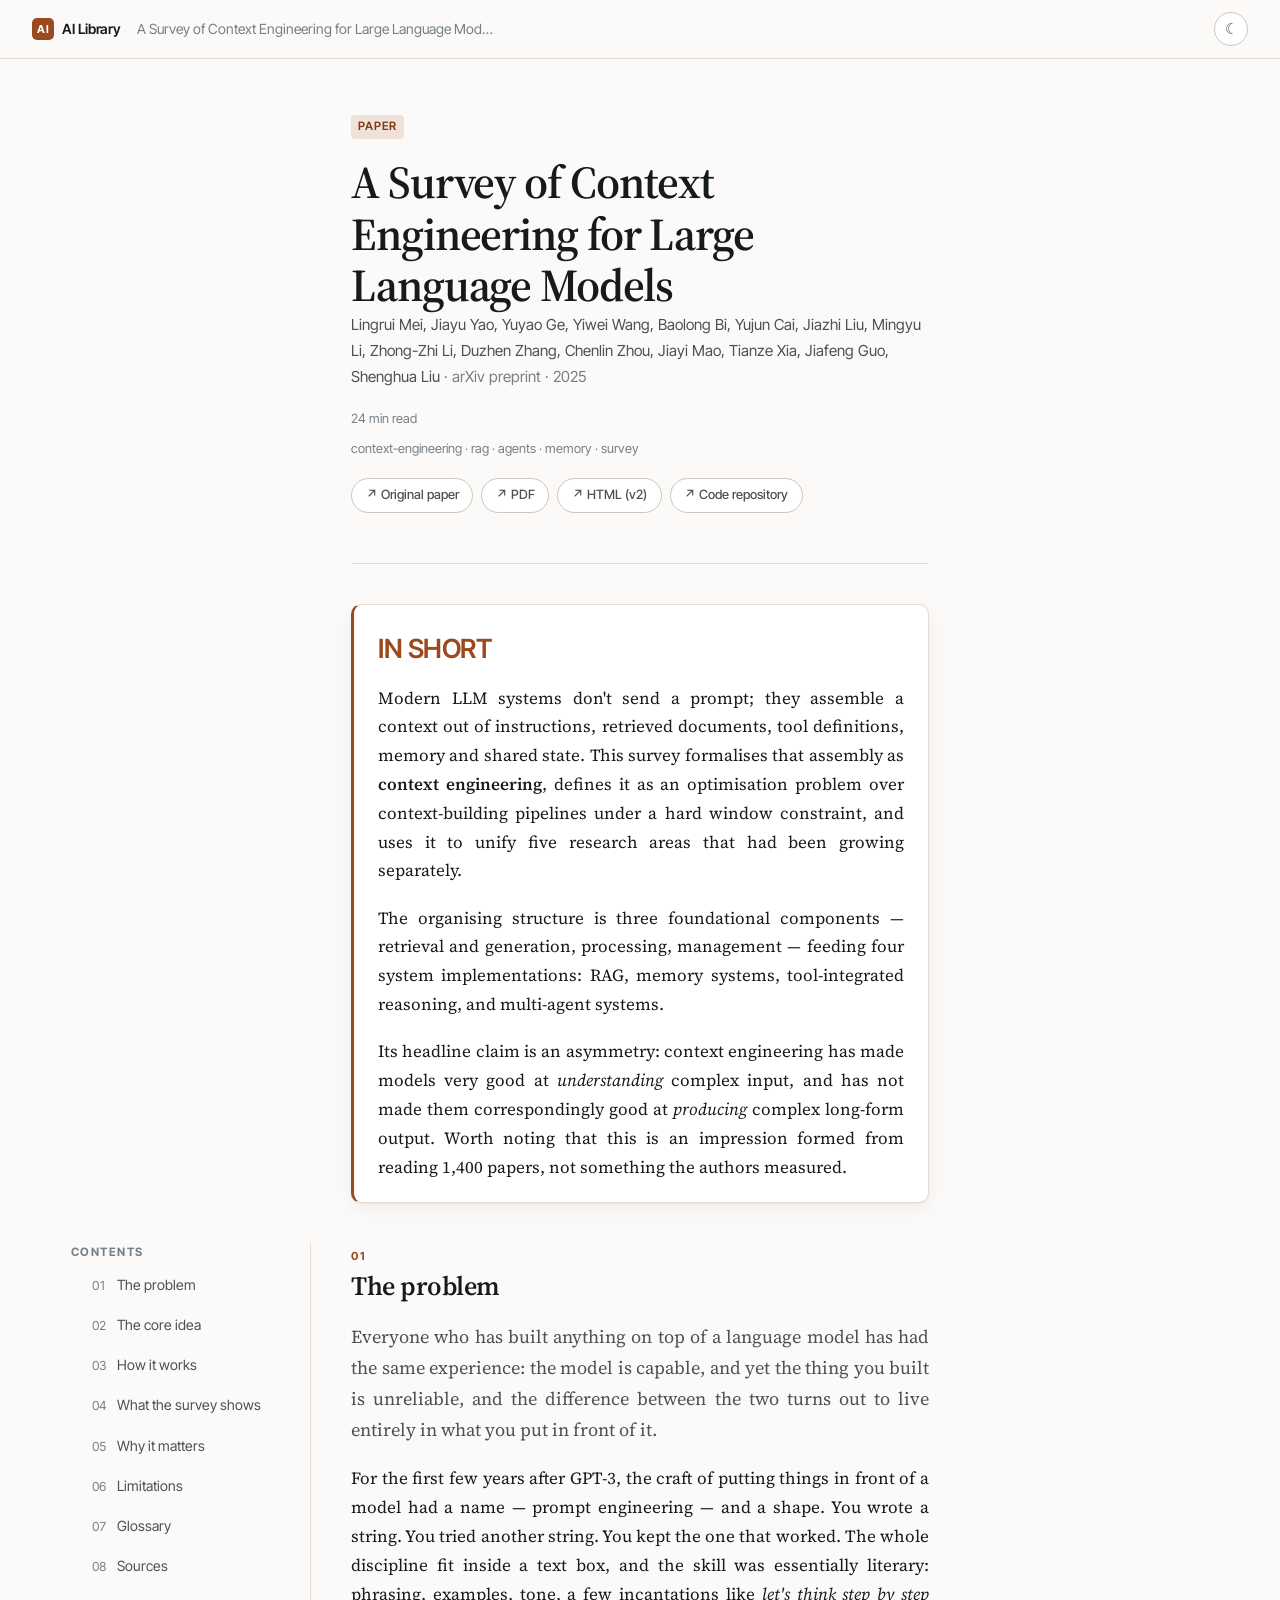
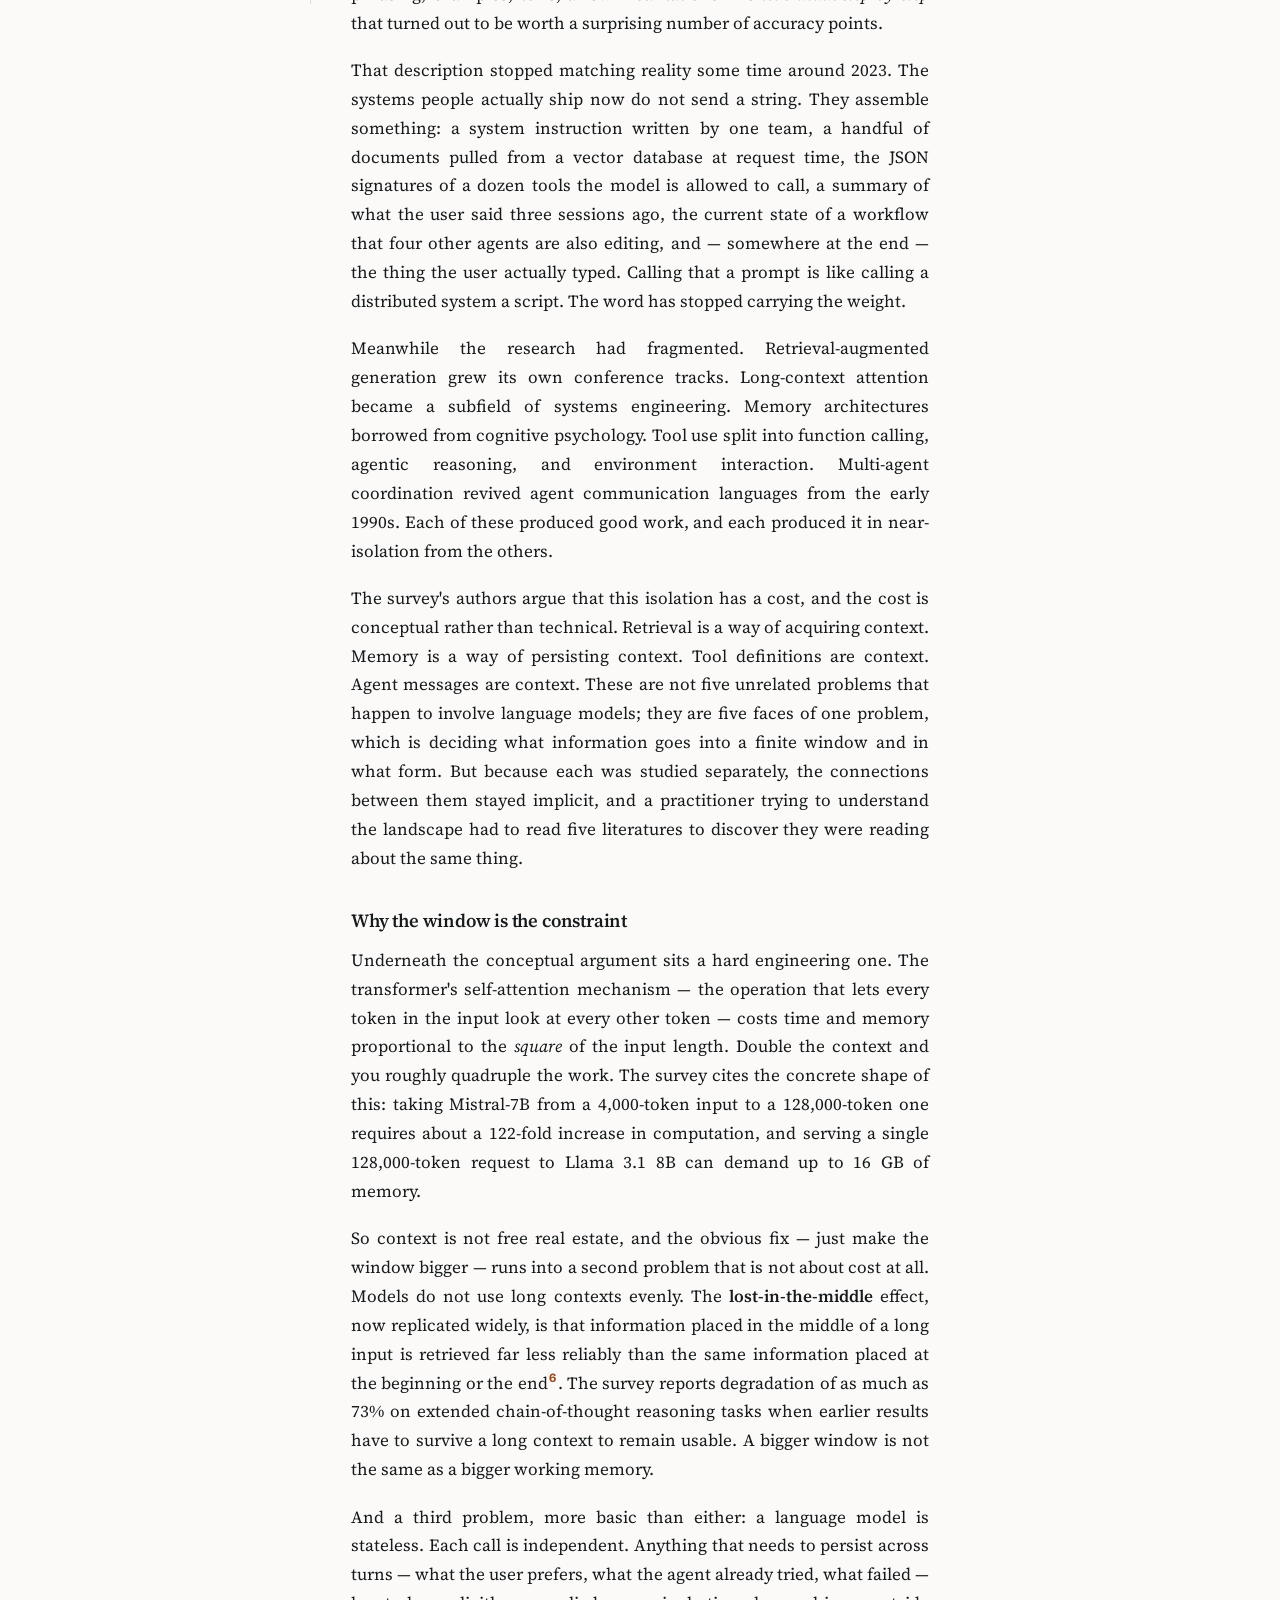
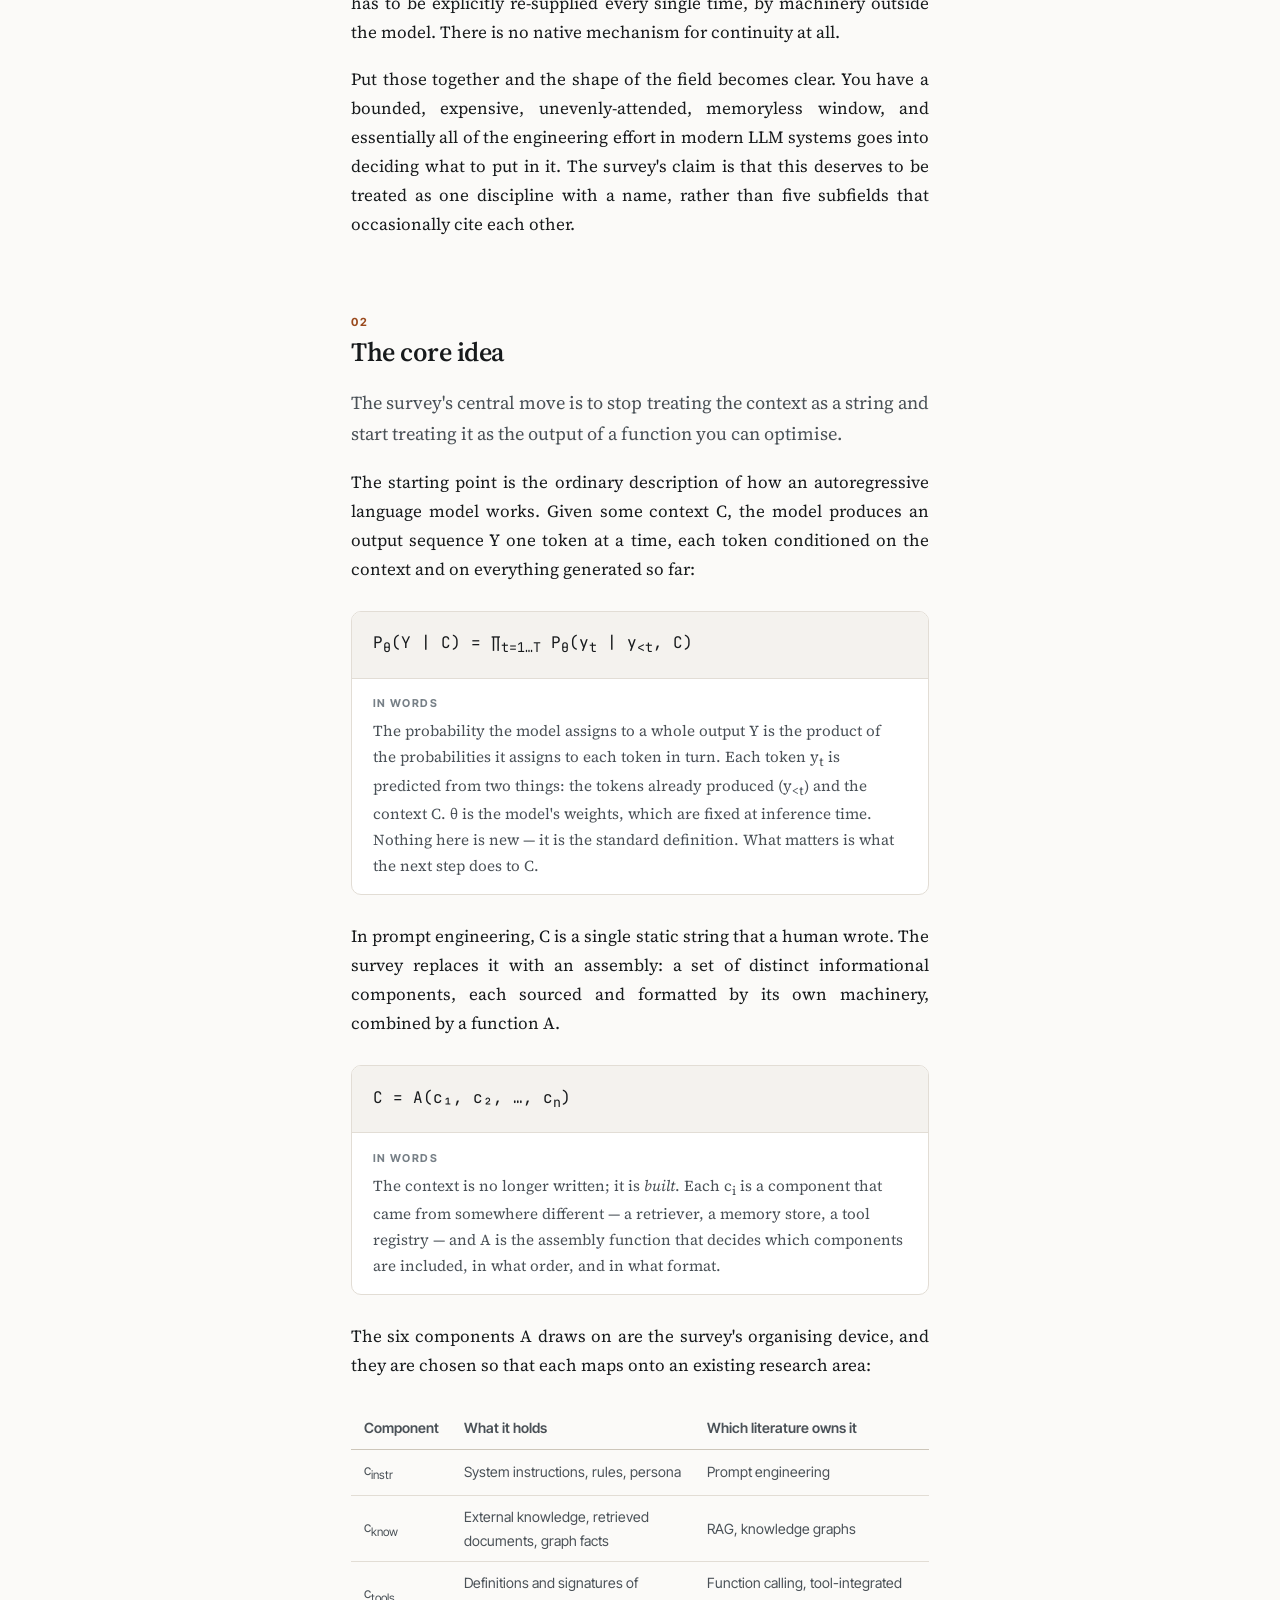
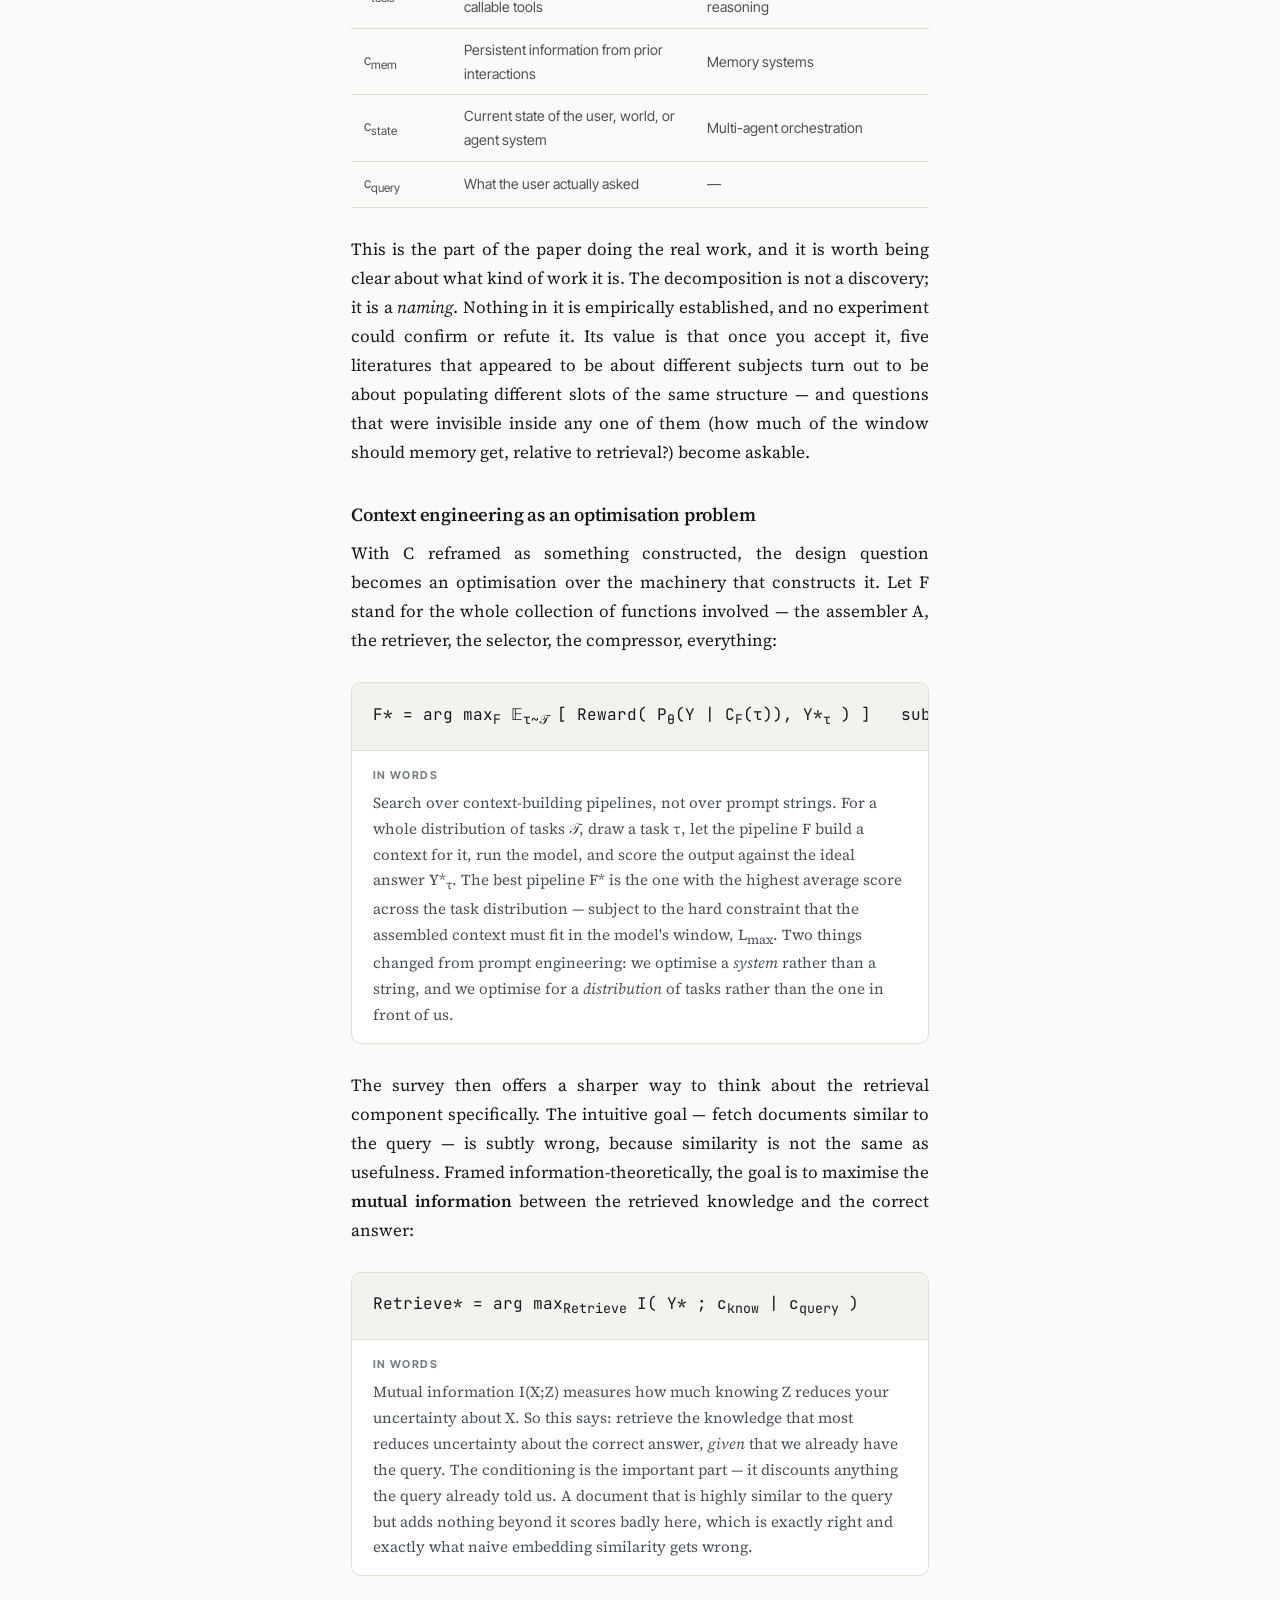
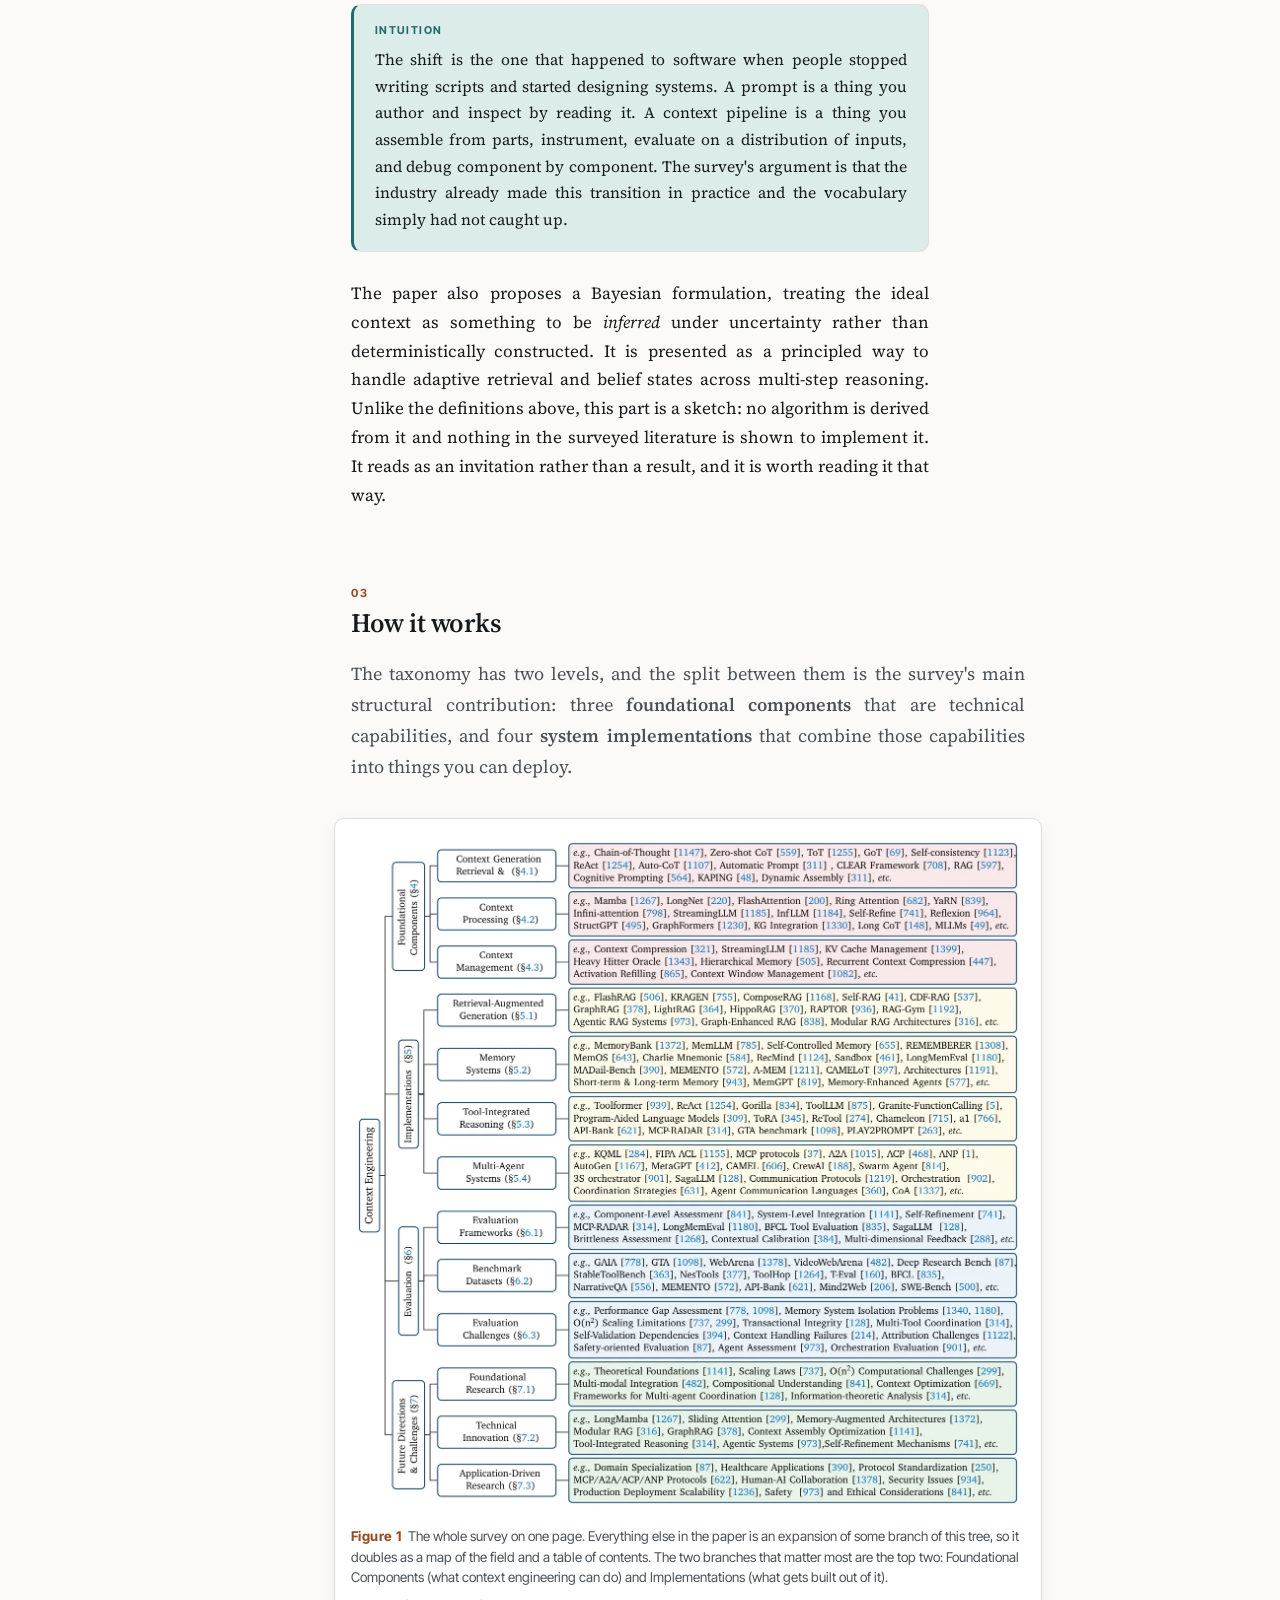
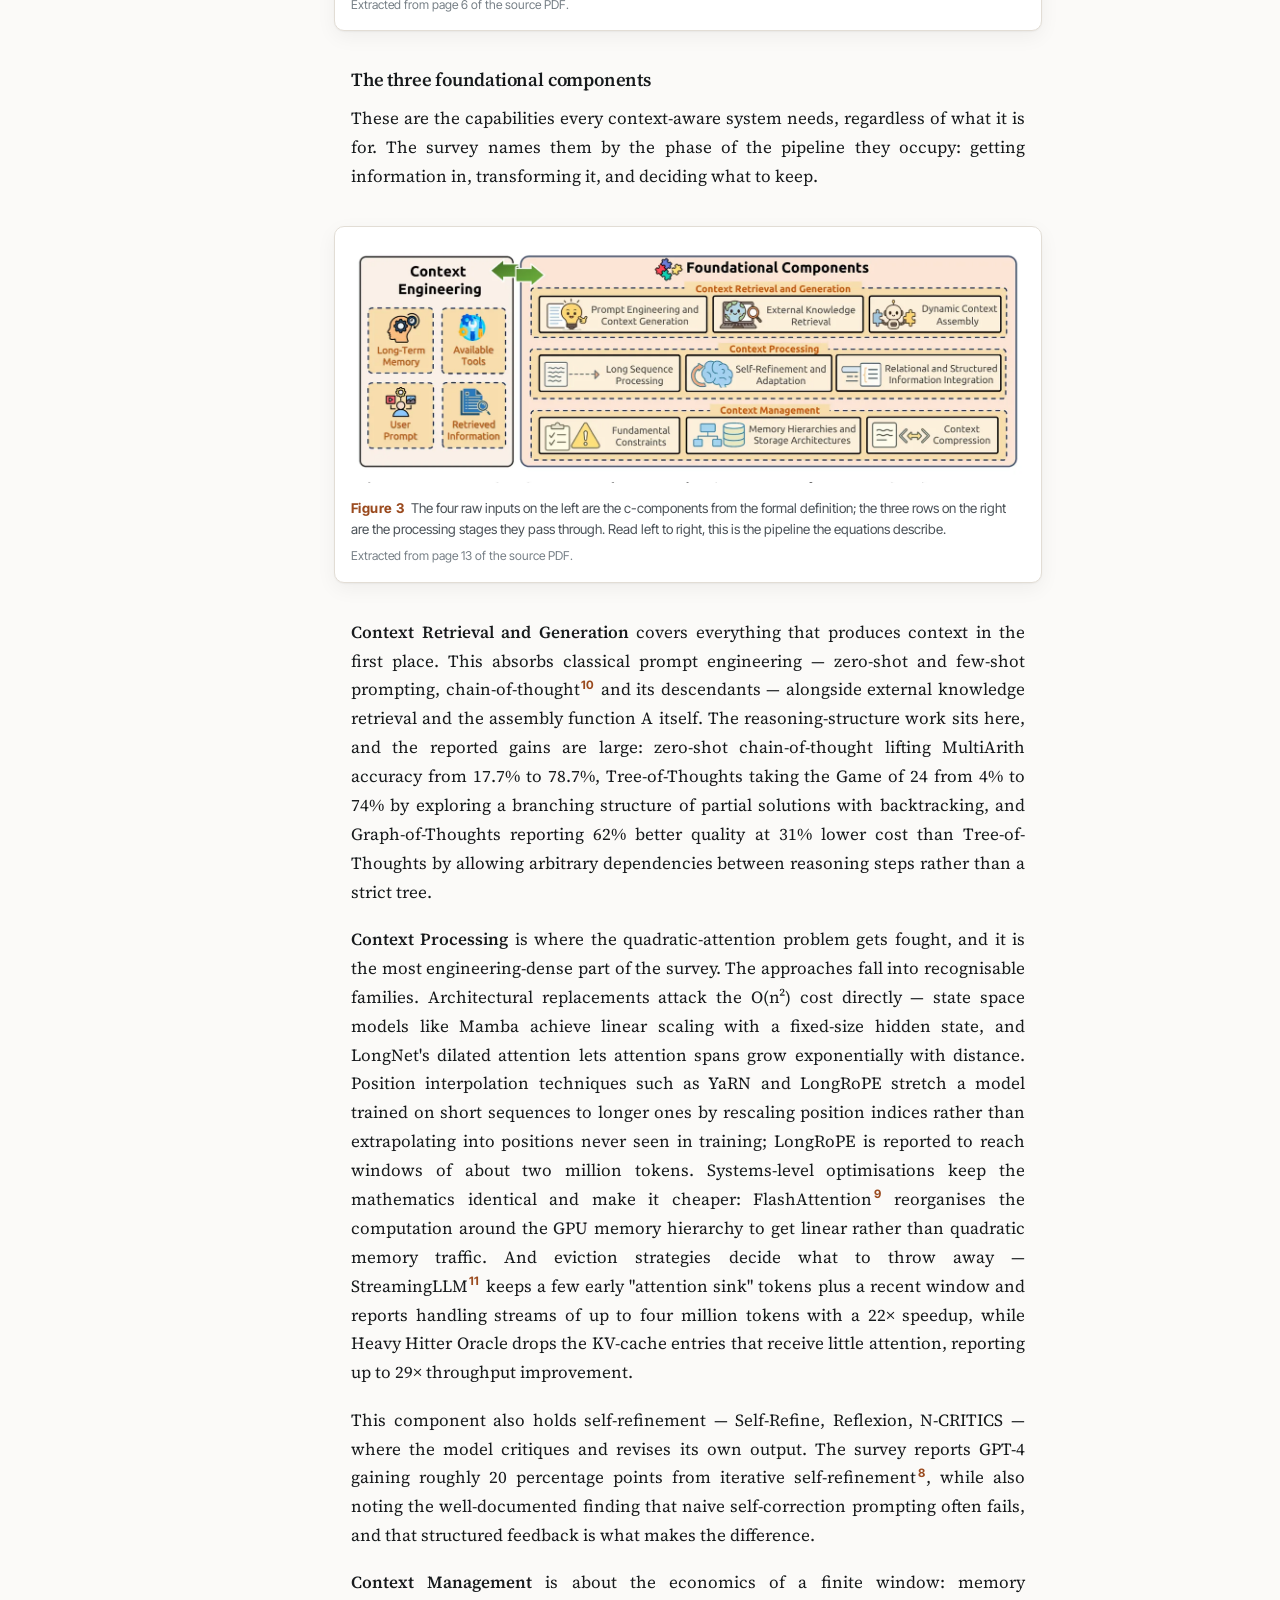
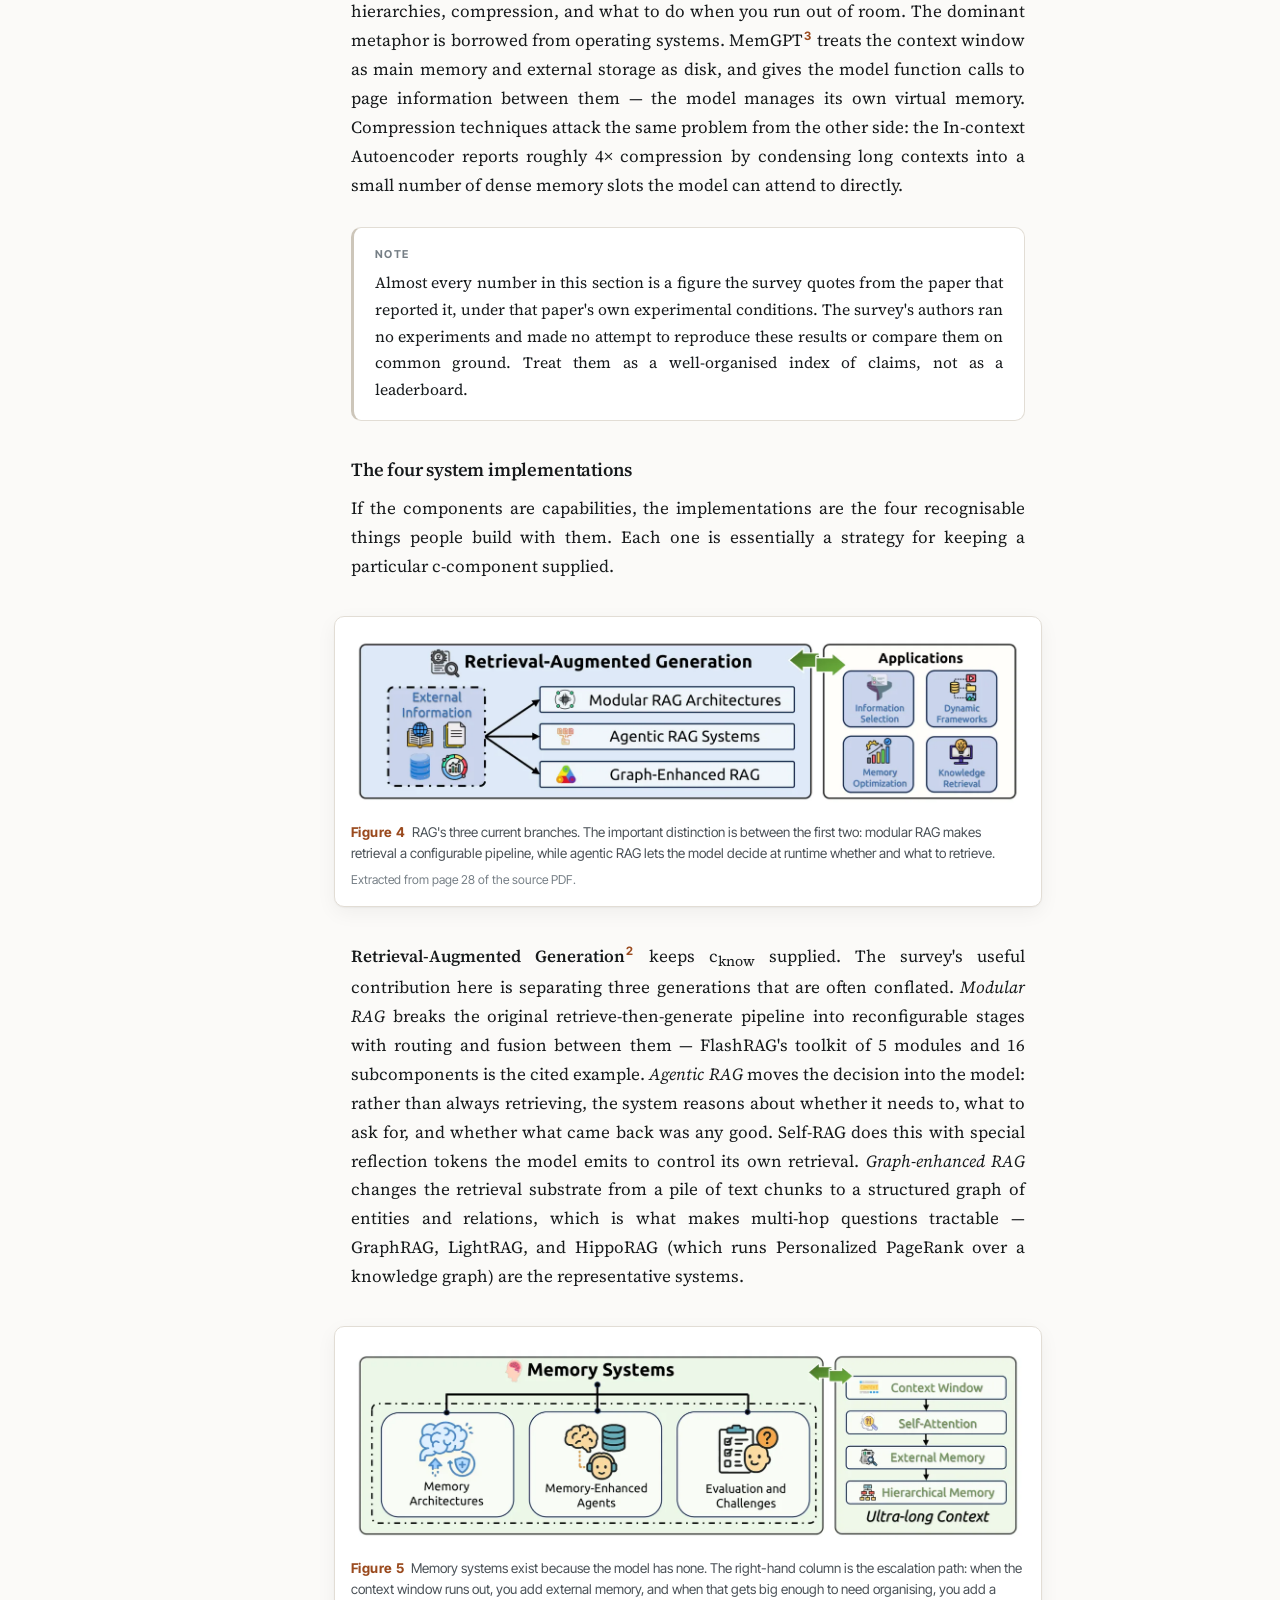
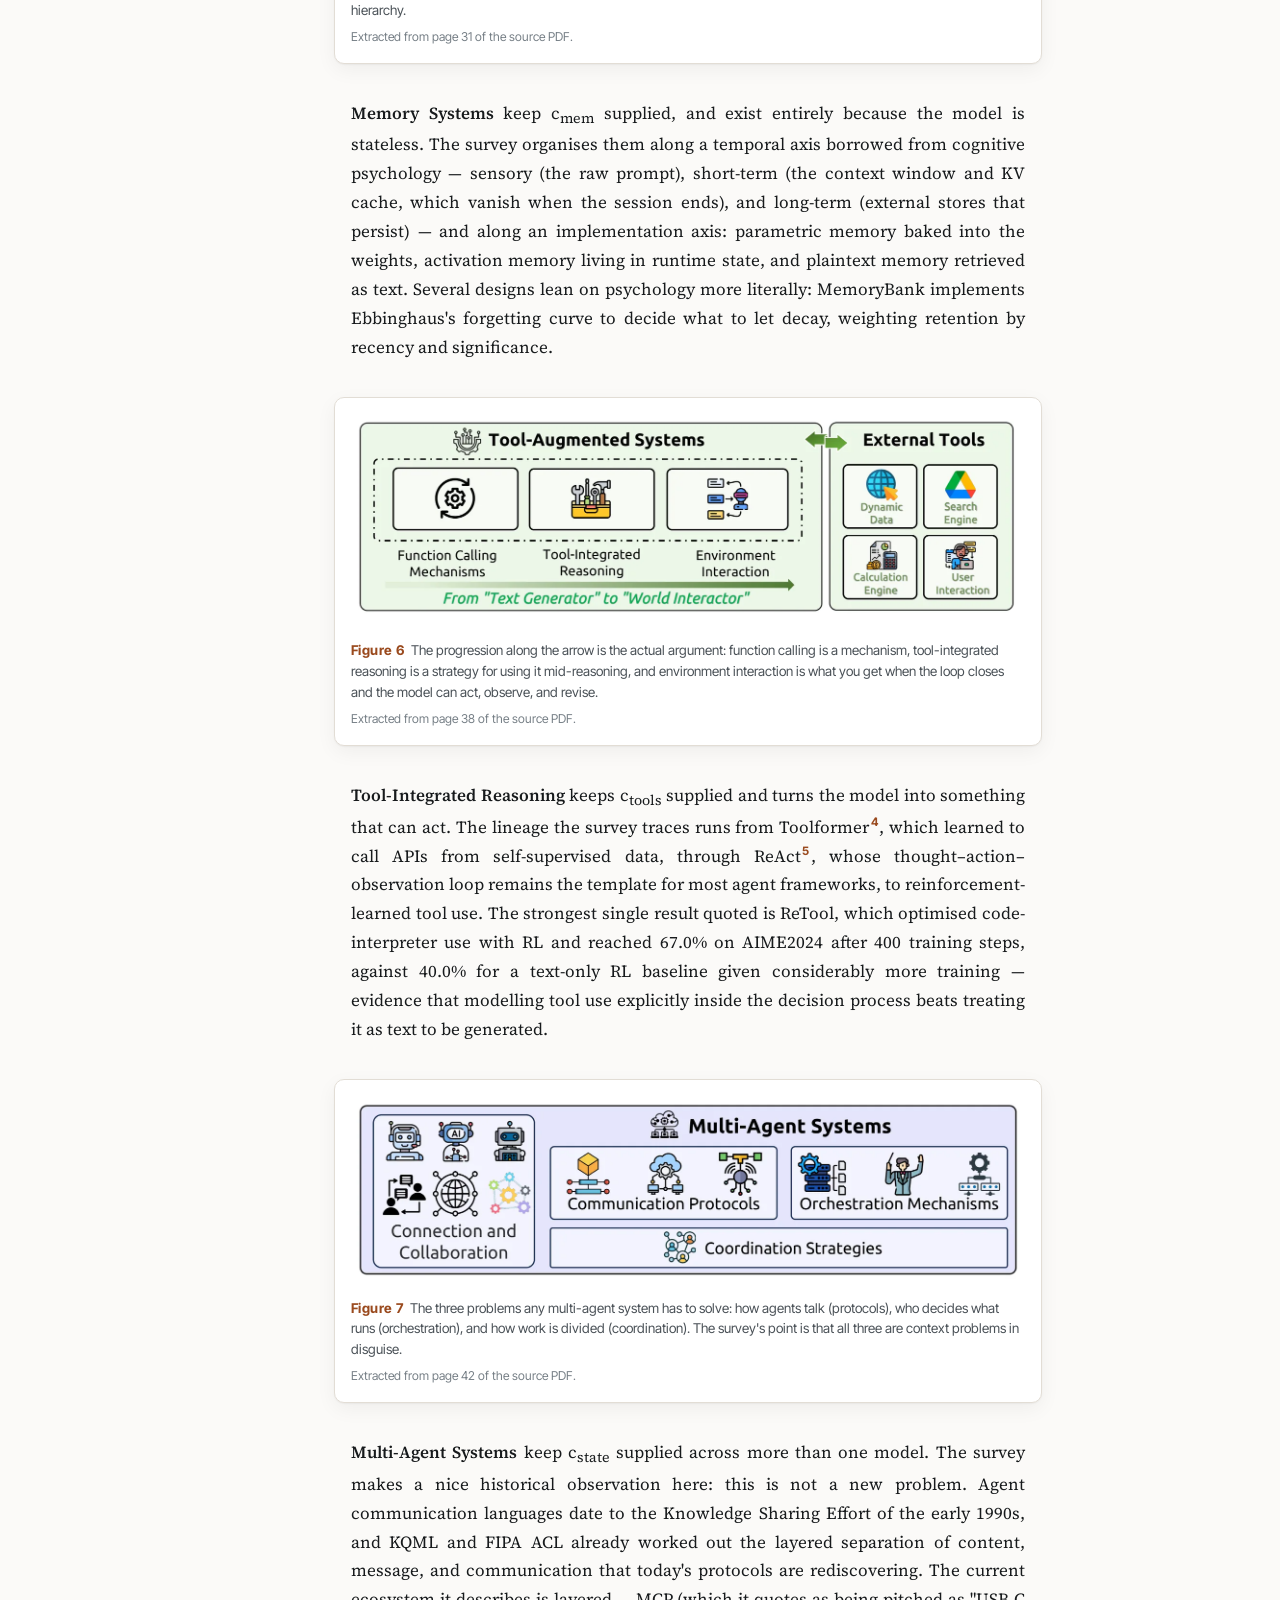
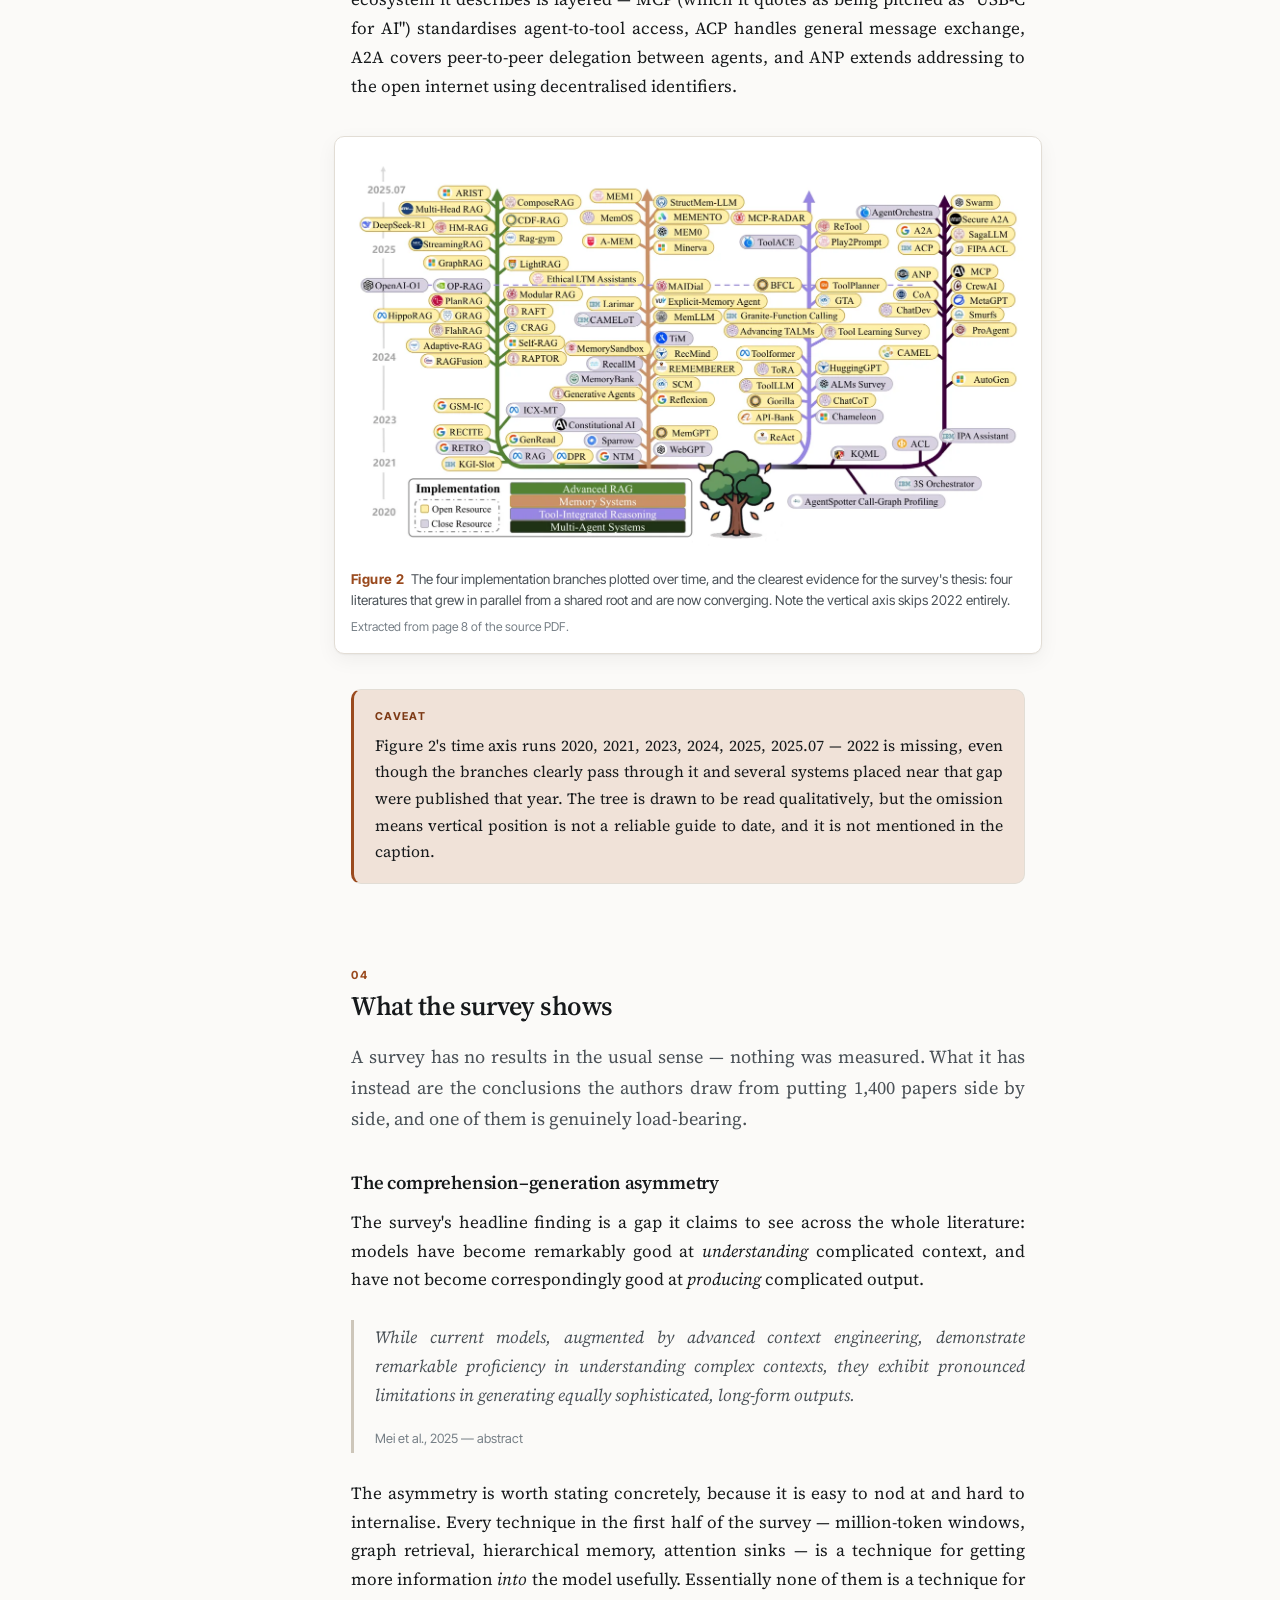
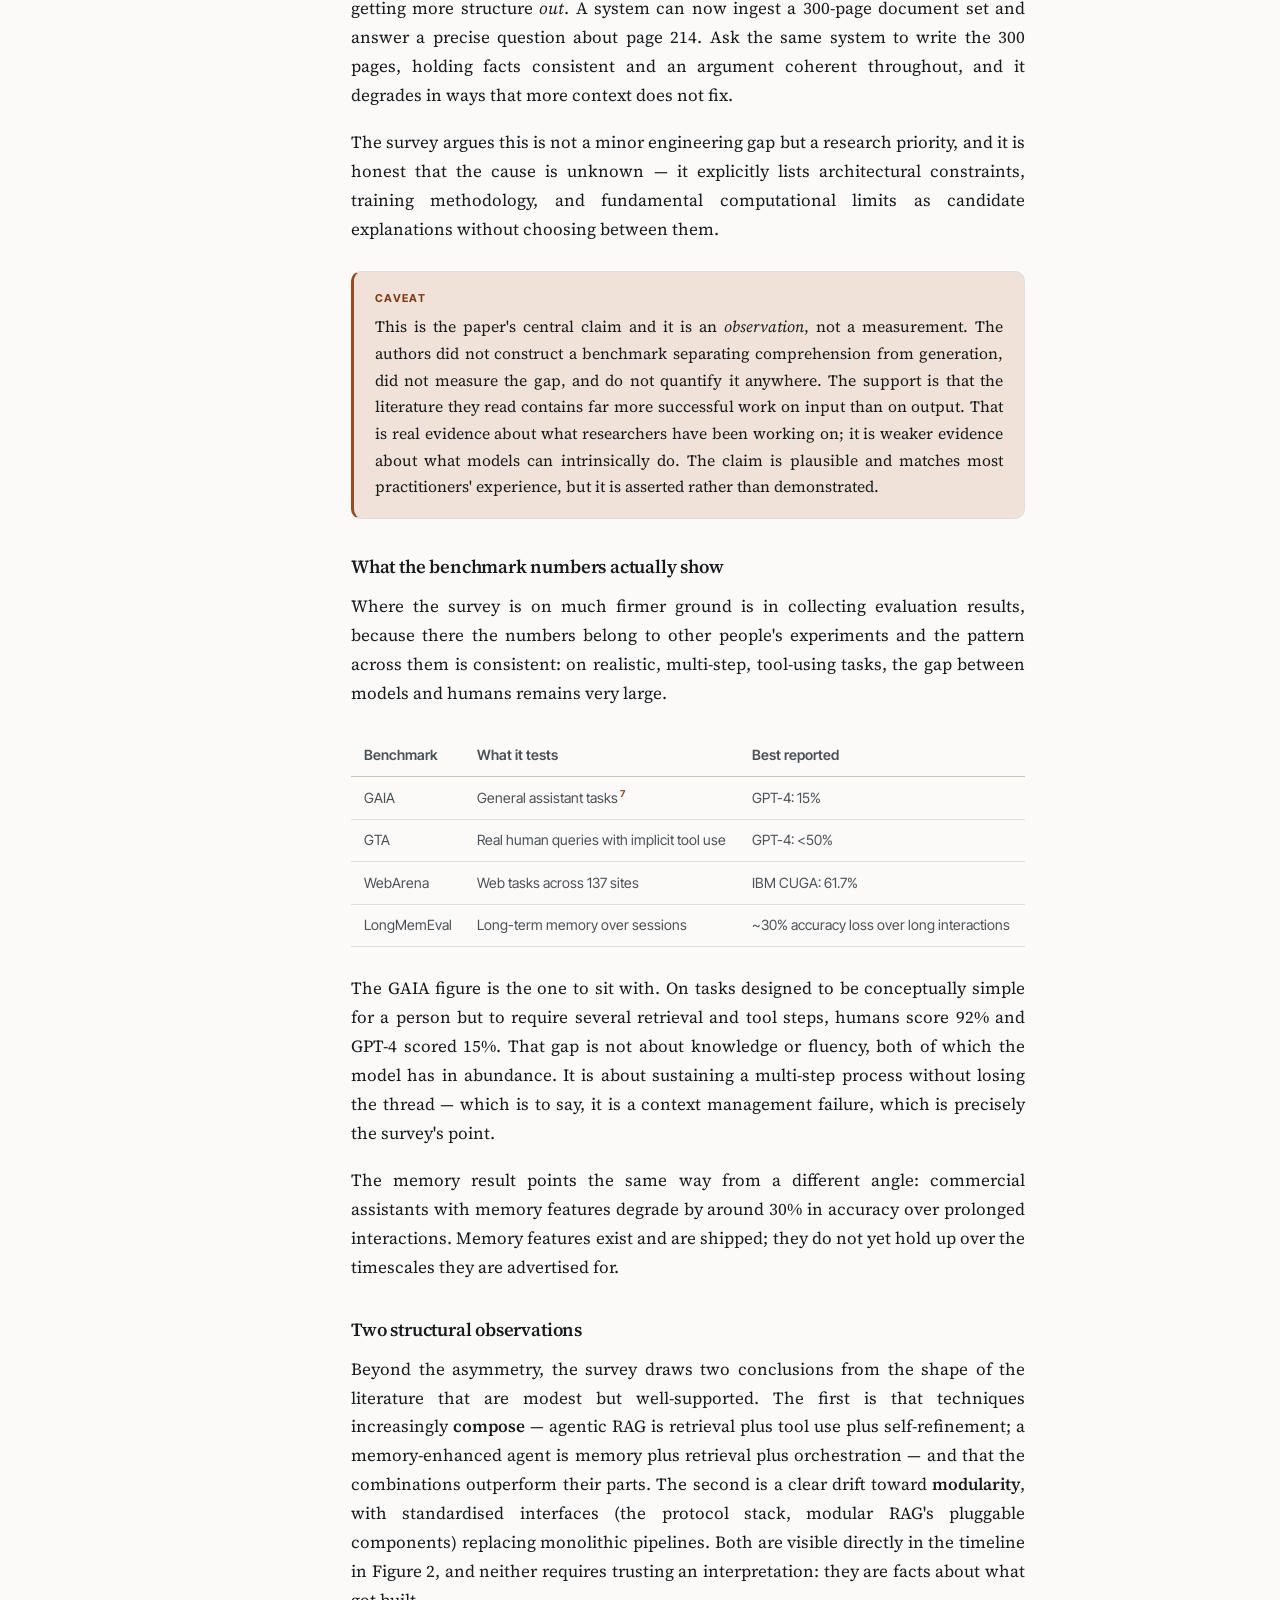
==== commit 3964cb08: "Fix escaped markup in the context engineering survey summary The "In short" block rendered its inlin" ====
--- a/pages/context-engineering-survey.html
+++ b/pages/context-engineering-survey.html
@@ -54,9 +54,9 @@
 
   <div class="tldr">
     <h2>In short</h2>
-    <p>Modern LLM systems don&#x27;t send a prompt; they assemble a context out of instructions, retrieved documents, tool definitions, memory and shared state. This survey formalises that assembly as &lt;strong&gt;context engineering&lt;/strong&gt;, defines it as an optimisation problem over context-building pipelines under a hard window constraint, and uses it to unify five research areas that had been growing separately.</p>
+    <p>Modern LLM systems don't send a prompt; they assemble a context out of instructions, retrieved documents, tool definitions, memory and shared state. This survey formalises that assembly as <strong>context engineering</strong>, defines it as an optimisation problem over context-building pipelines under a hard window constraint, and uses it to unify five research areas that had been growing separately.</p>
     <p>The organising structure is three foundational components — retrieval and generation, processing, management — feeding four system implementations: RAG, memory systems, tool-integrated reasoning, and multi-agent systems.</p>
-    <p>Its headline claim is an asymmetry: context engineering has made models very good at &lt;em&gt;understanding&lt;/em&gt; complex input, and has not made them correspondingly good at &lt;em&gt;producing&lt;/em&gt; complex long-form output. Worth noting that this is an impression formed from reading 1,400 papers, not something the authors measured.</p>
+    <p>Its headline claim is an asymmetry: context engineering has made models very good at <em>understanding</em> complex input, and has not made them correspondingly good at <em>producing</em> complex long-form output. Worth noting that this is an impression formed from reading 1,400 papers, not something the authors measured.</p>
   </div>
 
   <details class="toc" open>
--- a/assets/style.css
+++ b/assets/style.css
@@ -31,9 +31,28 @@
   --font-ui:   "Inter Tight", "Helvetica Neue", Helvetica, Arial, sans-serif;
   --font-mono: "JetBrains Mono", "SFMono-Regular", Menlo, Consolas, monospace;
 
-  --measure: 68ch;
+  /* In rem, not ch. `ch` is font-relative and a custom property resolves it on
+     the element that USES it, so 68ch was 578px on the grid track (17px body) and
+     620px on a p.lead (1.14rem) — one token, two lengths, and nothing computed
+     from it could line up. 36.125rem is the old 68ch at the body size. */
+  --measure: 36.125rem;
+  --fig-bleed: 6rem;
+  --fig-frame: 1rem;
+  --fig-border: 1px;
+  /* How far a figure's content sits inside its border box. Everything that has
+     to line up with the text column is offset by exactly this. */
+  --fig-inset: calc(var(--fig-frame) + var(--fig-border));
+  /* The content width shared by everything inside a section that carries a wide
+     figure — prose, images and captions alike. */
+  --wide-measure: calc(var(--measure) + var(--fig-bleed));
   --page-pad: 2rem;
   --radius: 10px;
+}
+
+/* Large screens can carry a longer line, but only once the left gutter is still
+   wide enough for the sticky TOC — see the 1180px sidebar rule. */
+@media (min-width: 1340px) {
+  :root { --measure: 42.5rem; }   /* the old 80ch at the body size */
 }
 
 @media (prefers-color-scheme: dark) {
@@ -492,10 +511,18 @@
    RESOURCE PAGE
    ========================================================================== */
 
+/* The middle track is min(), not minmax(0, …): with minmax the track is flexible,
+   so fr distribution against the sticky TOC's min-content floor settled it below
+   --measure (680px against a stated 80ch = 729px at 1440). Anything computing a
+   width from --measure was then wrong by the difference. min() keeps the track
+   definite and equal to the token, while still collapsing on narrow viewports.
+
+   The column gap is deliberately not set here: below 1180px the side tracks
+   collapse to zero but the gaps do not, which stole 5rem of width from every
+   narrow viewport. Only the sidebar layout needs a gutter, so only it sets one. */
 .doc {
   display: grid;
-  grid-template-columns: 1fr minmax(0, var(--measure)) 1fr;
-  column-gap: 2.5rem;
+  grid-template-columns: 1fr min(var(--measure), 100%) 1fr;
   padding: 0 var(--page-pad);
 }
 .doc > * { grid-column: 2; }
@@ -650,6 +677,7 @@
 
 /* Desktop: float the TOC into the left margin and keep it sticky. */
 @media (min-width: 1180px) {
+  .doc { column-gap: 2.5rem; }
   .toc {
     grid-column: 1;
     grid-row: span 40;
@@ -704,6 +732,17 @@
 .doc p { margin: 0 0 1.15rem; }
 .doc p.lead { font-size: 1.14rem; color: var(--ink-soft); }
 
+/* Justify body copy only — the hero meta, source links and colophon stay ragged.
+   Hyphenation is not optional here: justified serif in a phone-width column opens
+   rivers without it. It relies on <html lang="en">, which the template sets. */
+.doc section p, .doc section li, .tldr p {
+  text-align: justify;
+  text-justify: inter-word;
+  -webkit-hyphens: auto;
+  hyphens: auto;
+  overflow-wrap: break-word;
+}
+
 .doc ul, .doc ol { margin: 0 0 1.3rem; padding-left: 1.3rem; }
 .doc li { margin: .35rem 0; }
 .doc li::marker { color: var(--ink-faint); }
@@ -729,12 +768,17 @@
 
 /* Figures */
 
+/* The card is pulled outward by exactly its own padding, so the figure's CONTENT
+   box — image and caption — coincides with the text column instead of sitting
+   --fig-frame inside it. The border then frames the prose rather than indenting
+   the picture. This is what keeps image, caption and paragraph flush at every
+   viewport, with no width tuned to a particular screen. */
 figure {
-  margin: 2.2rem 0;
+  margin: 2.2rem calc(var(--fig-inset) * -1);
   background: var(--bg-raised);
-  border: 1px solid var(--rule);
+  border: var(--fig-border) solid var(--rule);
   border-radius: var(--radius);
-  padding: 1rem;
+  padding: var(--fig-frame);
   box-shadow: var(--shadow);
 }
 figure img {
@@ -750,7 +794,9 @@
   line-height: 1.55;
   color: var(--ink-soft);
   margin-top: .9rem;
-  padding: 0 .2rem;
+  /* No horizontal padding: the caption has to start on the same vertical line as
+     the image above it and the paragraph below it. */
+  padding: 0;
 }
 figcaption .figlabel {
   font-weight: 700;
@@ -773,10 +819,17 @@
    figure at measure width, which is a fine fallback. */
 @media (min-width: 1180px) {
   .doc section:has(> figure.wide, > .table-scroll.wide) { grid-column: 2 / 4; }
-  .doc section:has(> figure.wide, > .table-scroll.wide) > :not(figure.wide):not(.table-scroll.wide) {
-    max-width: var(--measure);
+  /* A wide figure does not outrun its prose — it takes the whole section with it.
+     Everything in the section gets the same content width, so the edges coincide
+     by construction at every viewport rather than by a constant tuned to one
+     screen. Figures ask for --fig-inset more because their border box is what is
+     being sized; the negative margin on `figure` cancels it straight back out. */
+  .doc section:has(> figure.wide, > .table-scroll.wide) > * {
+    max-width: var(--wide-measure);
   }
-  figure.wide, .table-scroll.wide { max-width: none; }
+  .doc section:has(> figure.wide, > .table-scroll.wide) > figure {
+    max-width: calc(var(--wide-measure) + var(--fig-inset) * 2);
+  }
 }
 
 /* Equations — no KaTeX. Unicode notation plus a plain-English reading. */
@@ -973,8 +1026,13 @@
 /* --- Mobile ----------------------------------------------------------- */
 
 @media (max-width: 720px) {
-  :root { --page-pad: 1.15rem; }
+  /* Matching the frame to the page padding is what makes a full-bleed figure's
+     content land on the same vertical line as the prose: the card reaches the
+     screen edge, its padding brings image and caption back to exactly --page-pad. */
+  :root { --page-pad: .9rem; --fig-frame: var(--page-pad); --fig-border: 0px; }
   body { font-size: 1.02rem; line-height: 1.66; }
+  /* No tracks, no gaps — the phone gets the whole screen minus --page-pad. */
+  .doc { display: block; }
   .lib-hero { padding: 2.5rem 0 1.5rem; }
   .hero { padding: 2.25rem 0 1.5rem; margin-bottom: 1.75rem; }
   .doc section { margin-bottom: 2.5rem; }
@@ -983,7 +1041,14 @@
   .controls__row { gap: .5rem; }
   .sort { flex: 1 1 100%; }
   .topbar__crumb { display: none; }
-  figure { padding: .6rem; margin: 1.6rem calc(var(--page-pad) * -.5); border-radius: 6px; }
+  /* Side borders go to zero rather than `none` so --fig-inset drops with them and
+     the card lands flush on the screen edge instead of 1px past it. */
+  figure {
+    padding-block: .6rem;
+    margin-block: 1.6rem;
+    border-radius: 0;
+    border-block: 1px solid var(--rule);
+  }
   .tldr { padding: 1.05rem 1.15rem; }
   .eq__math { font-size: .88rem; padding: .9rem 1rem; }
 }
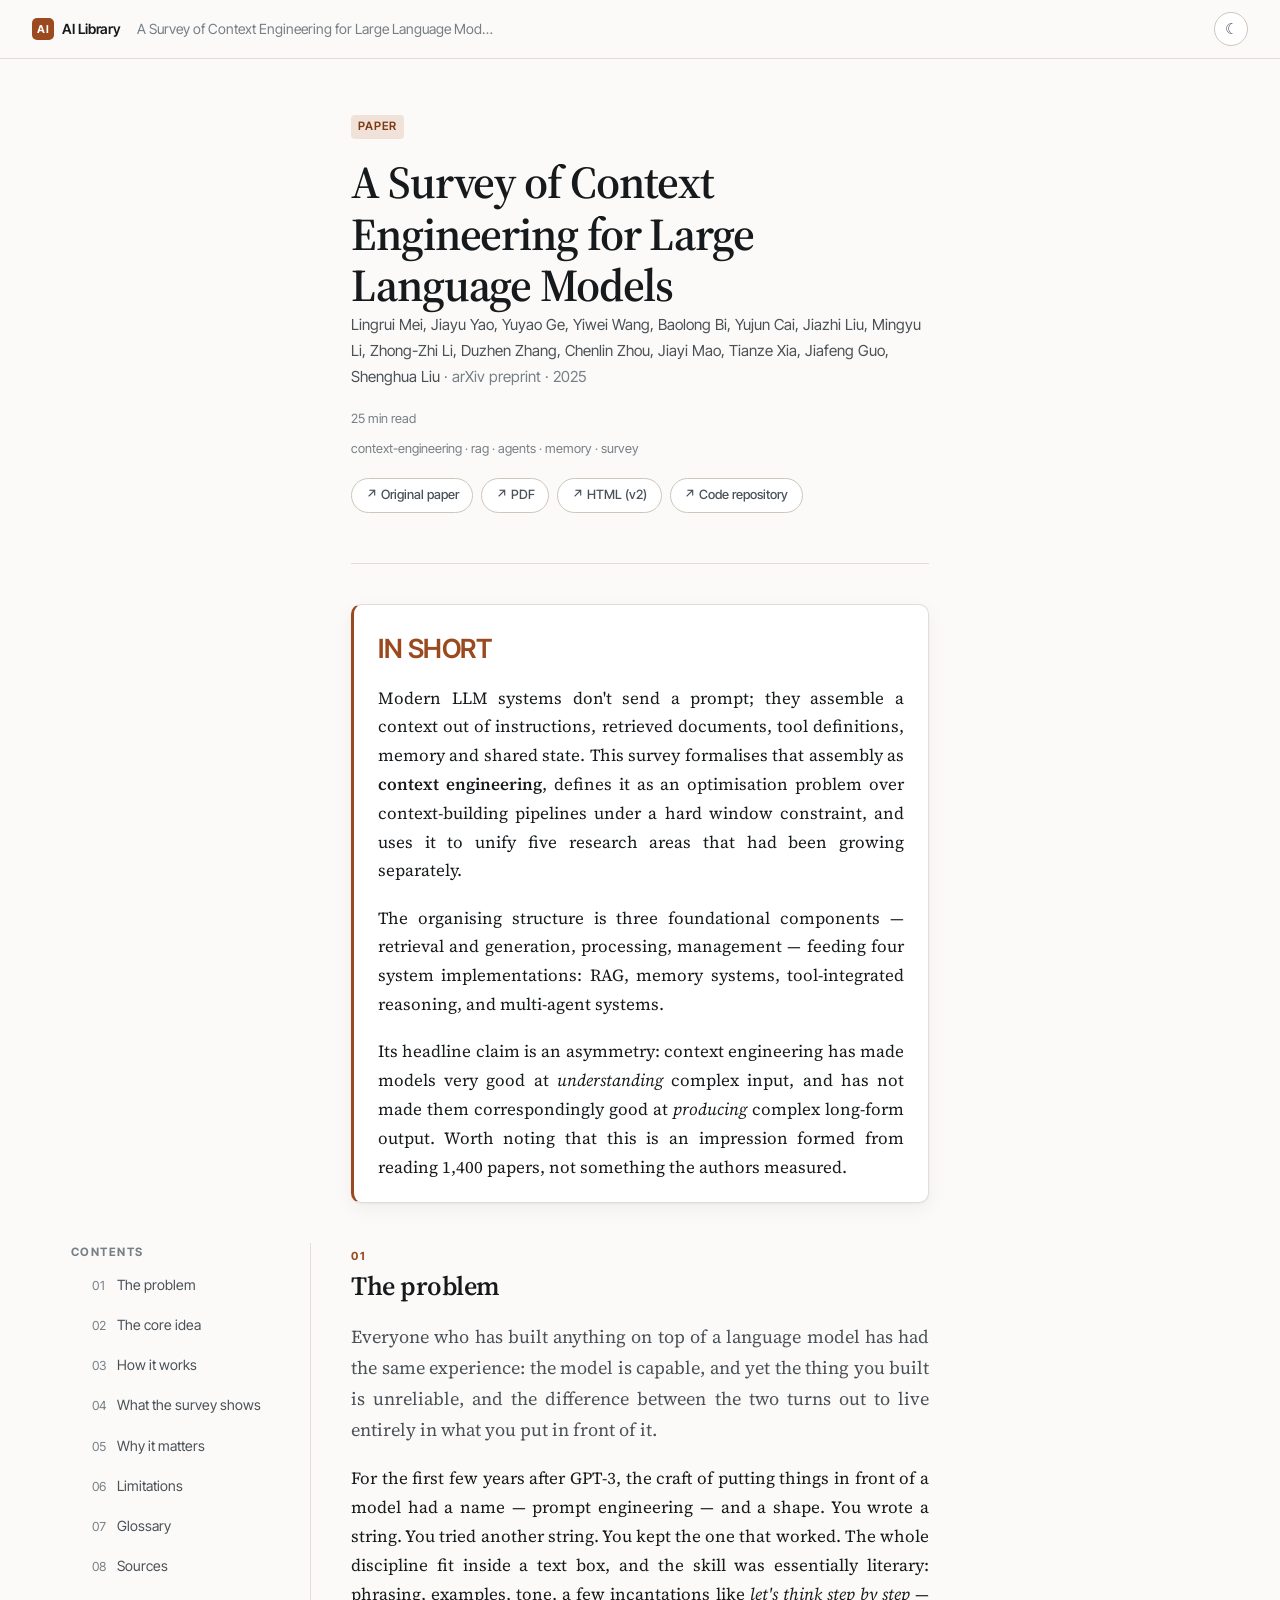
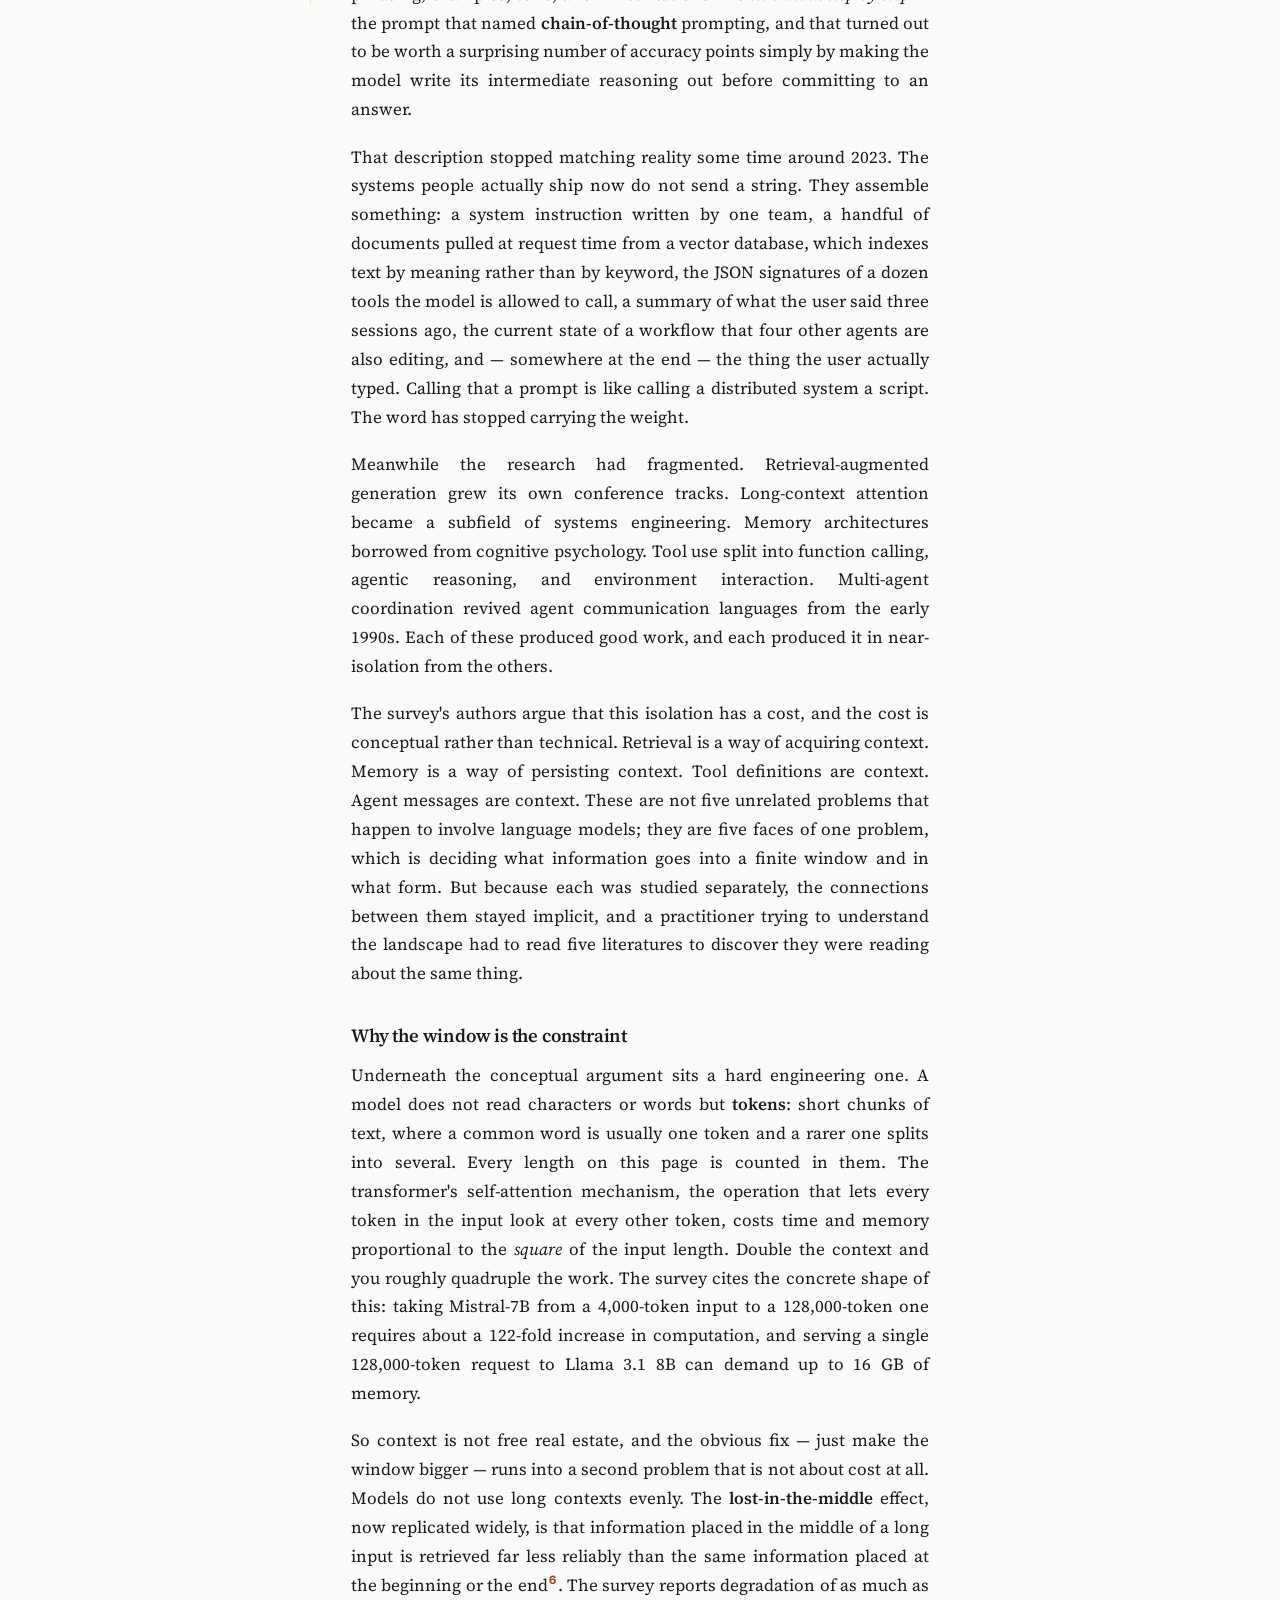
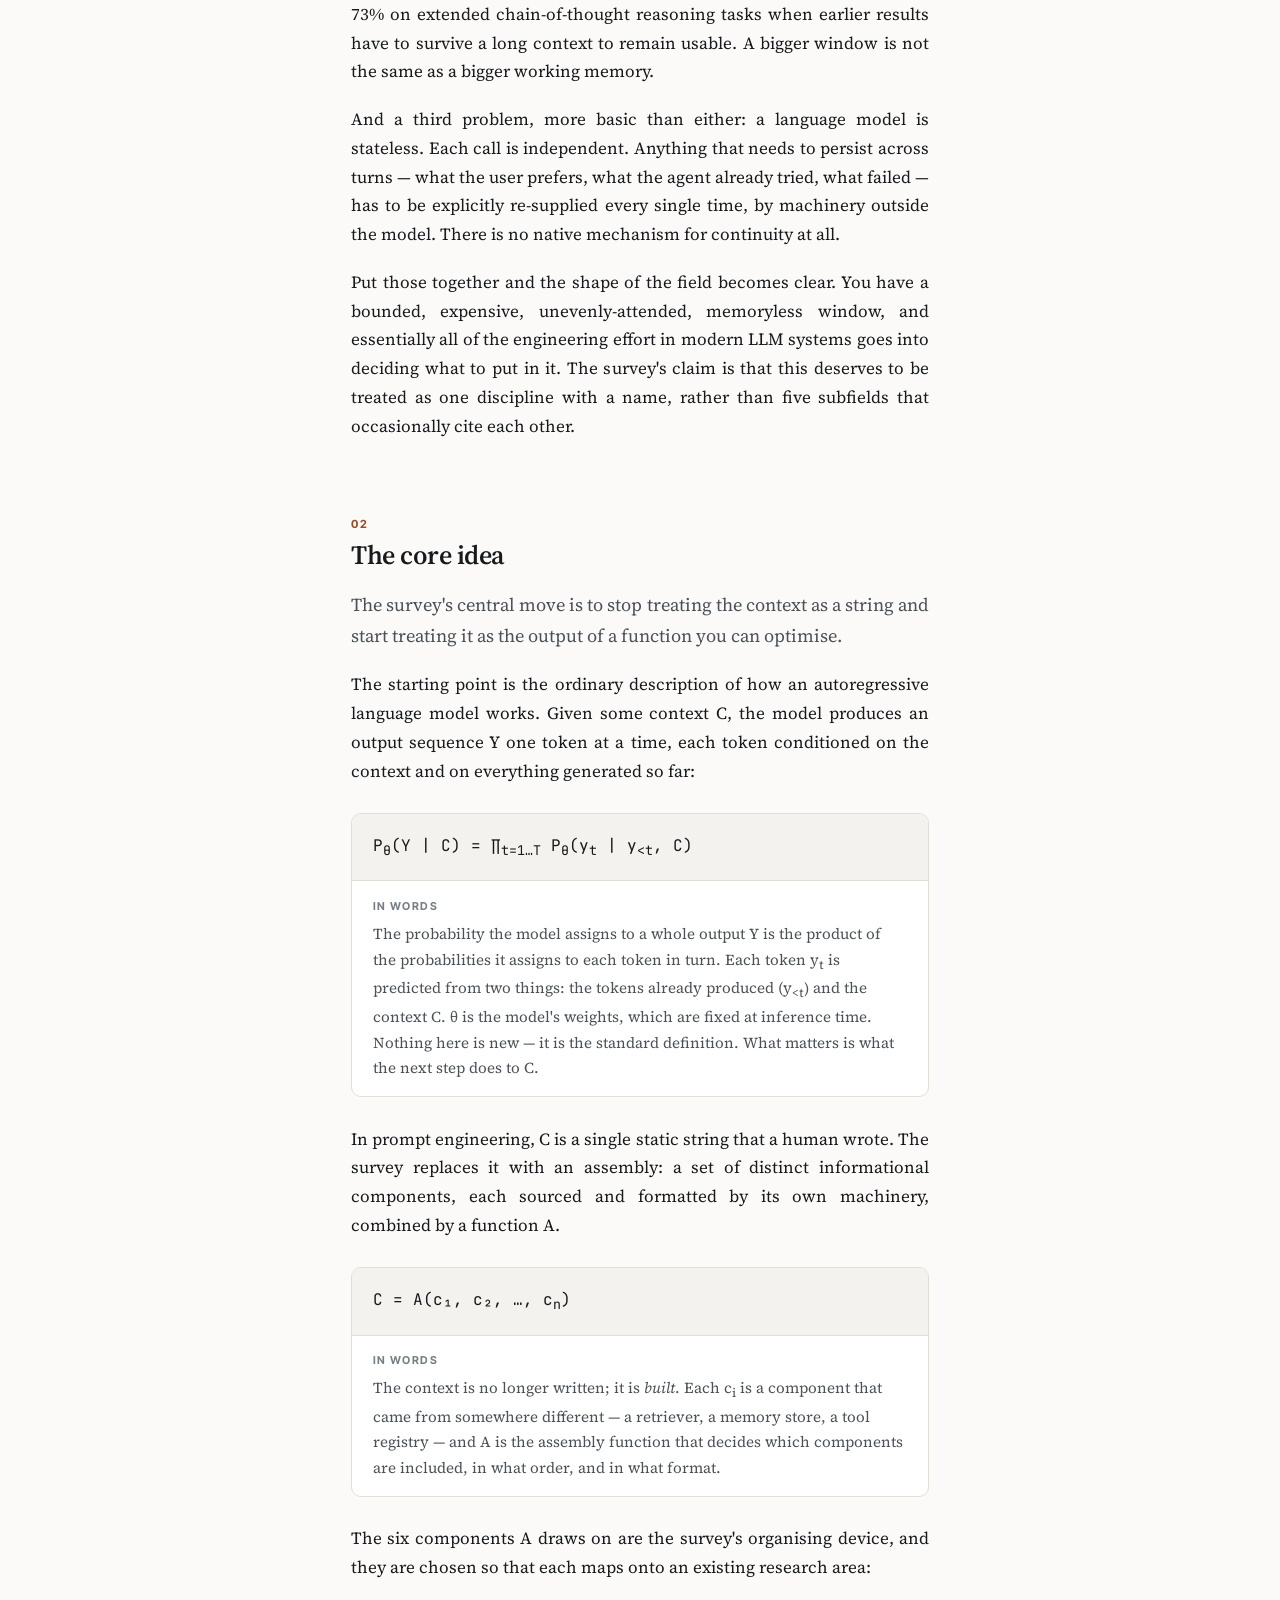
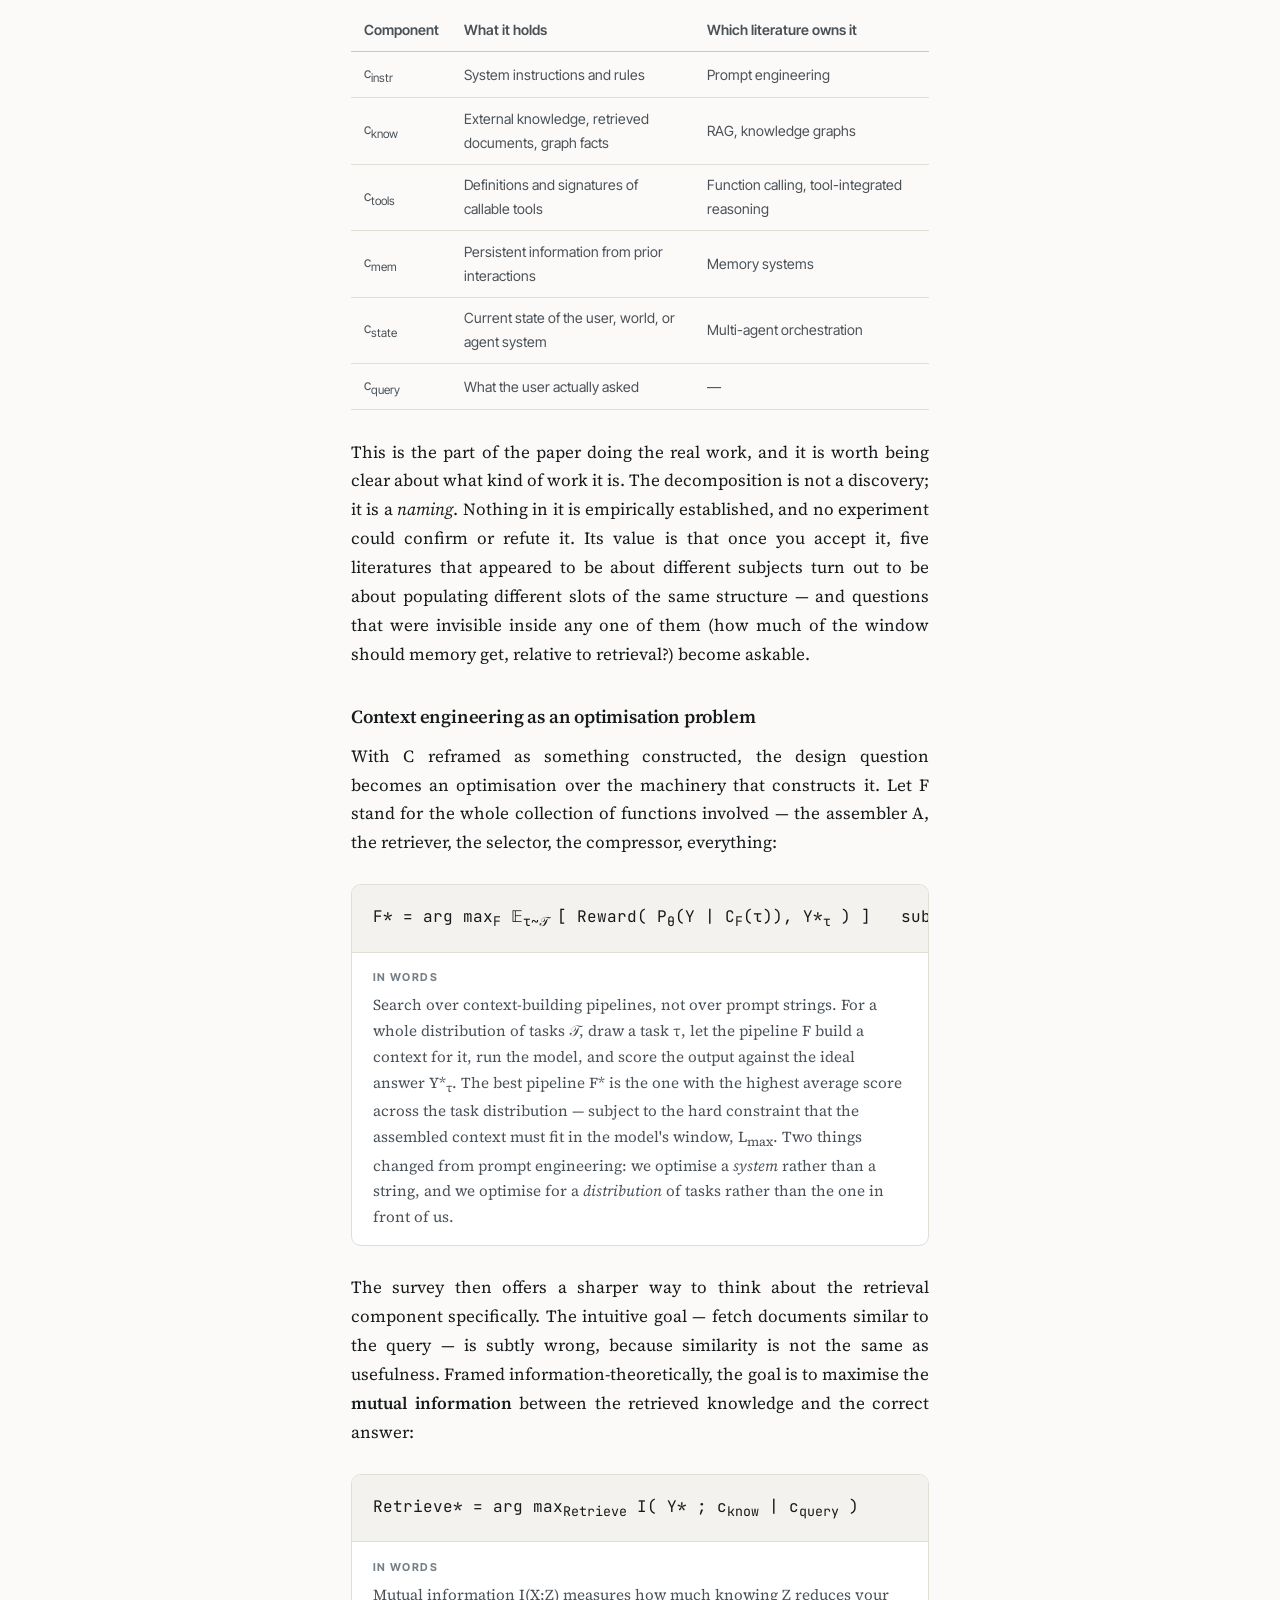
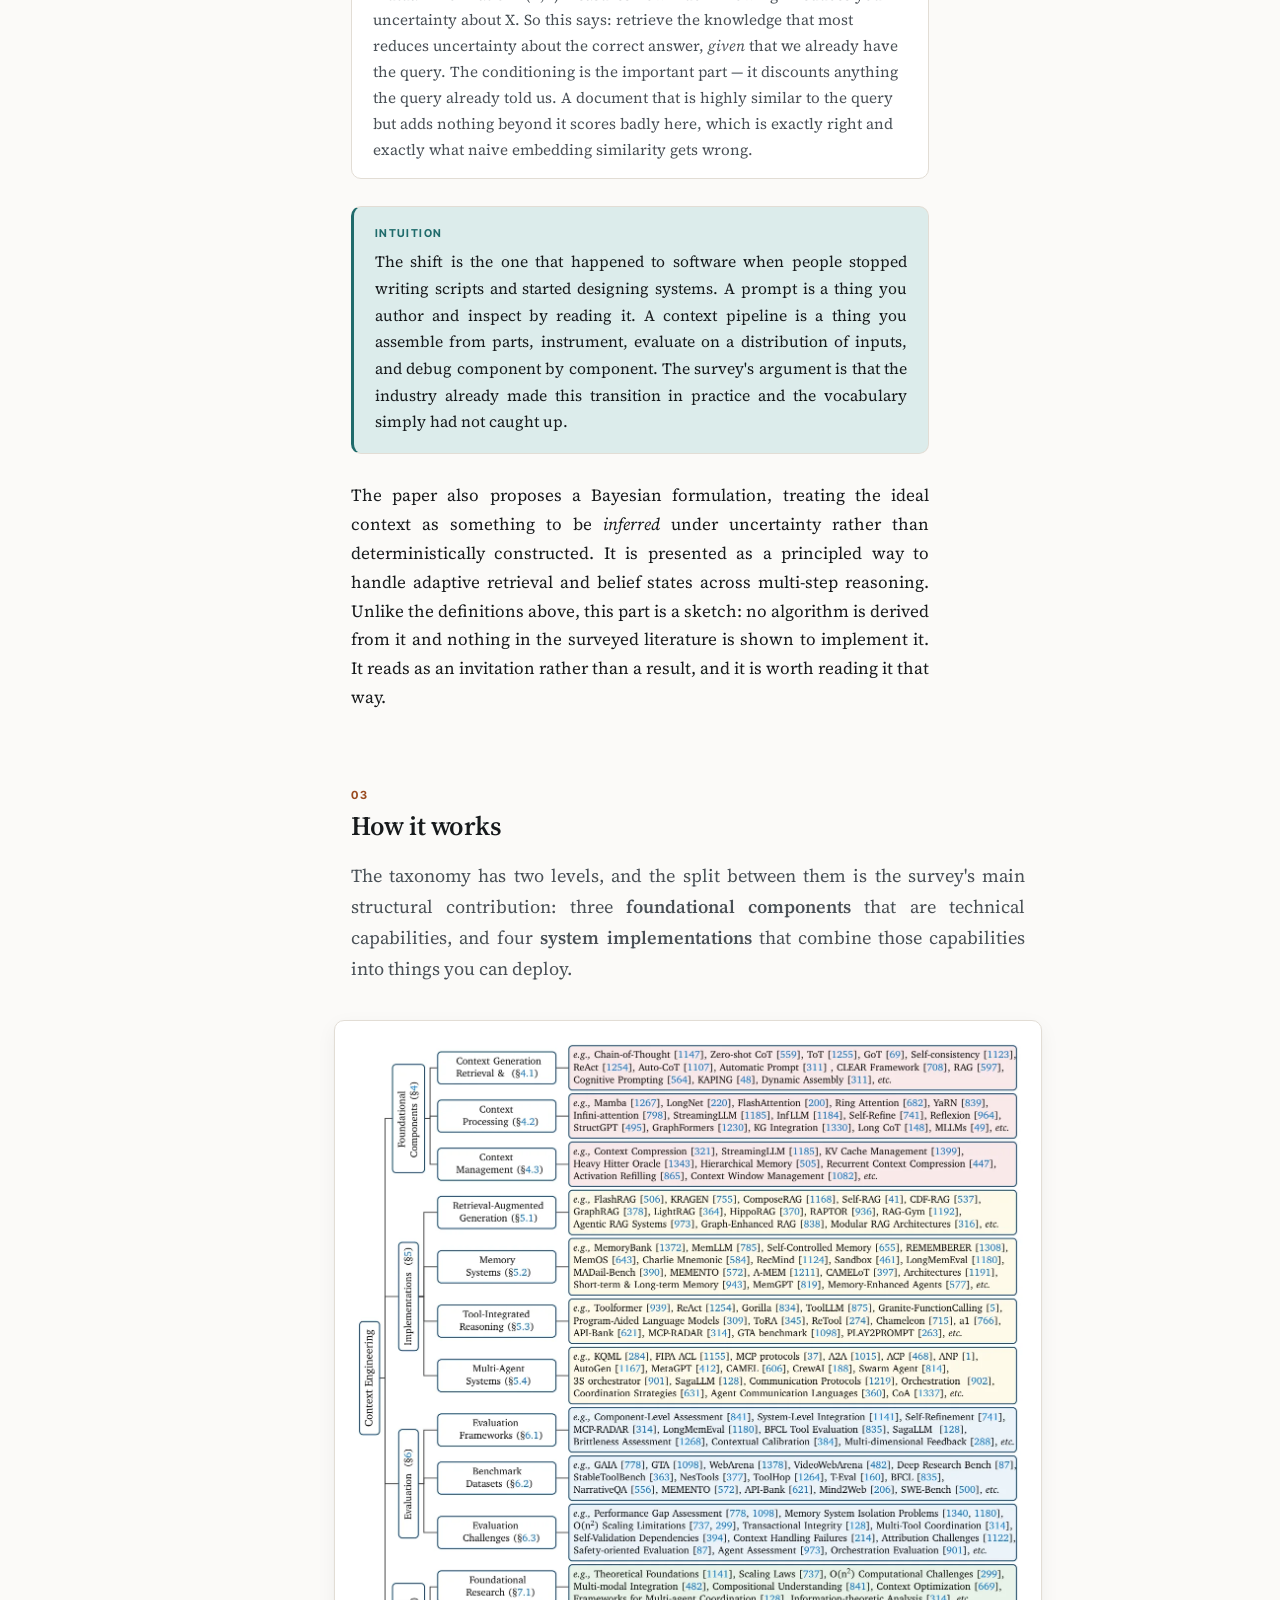
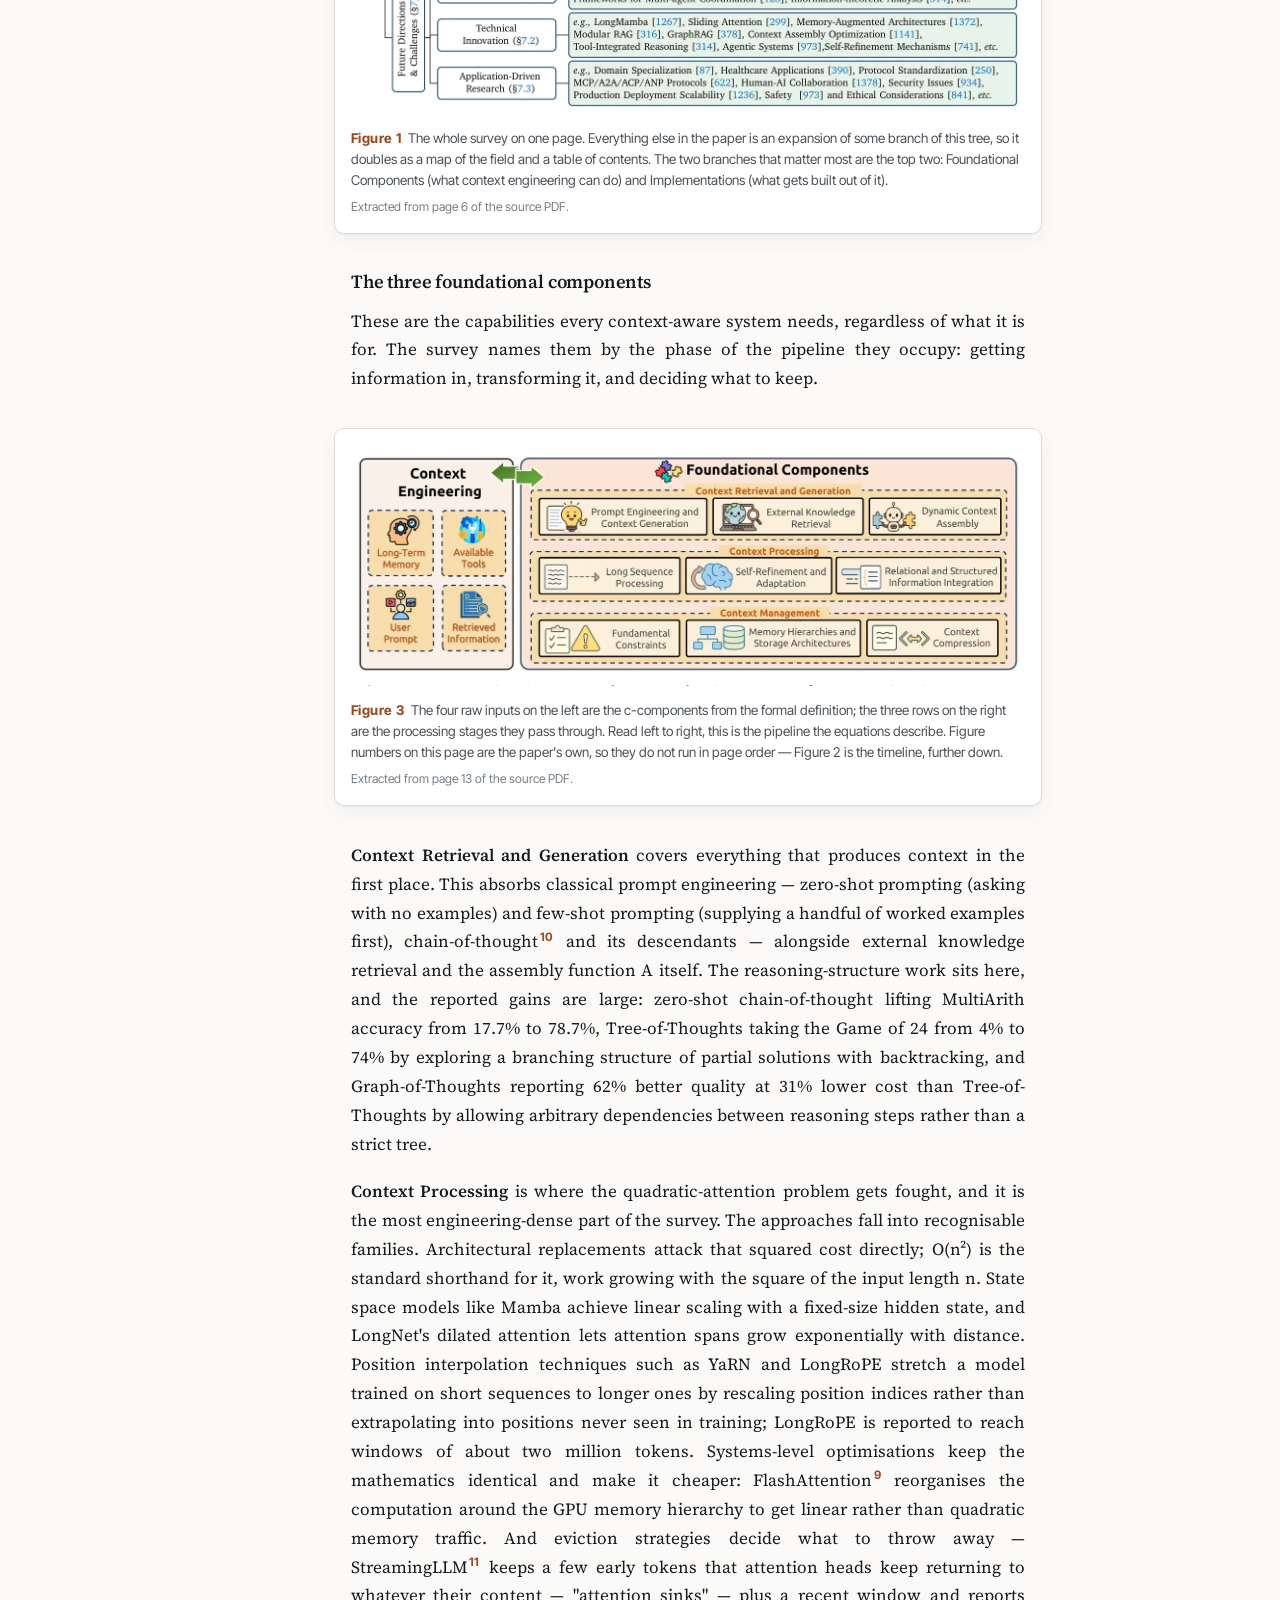
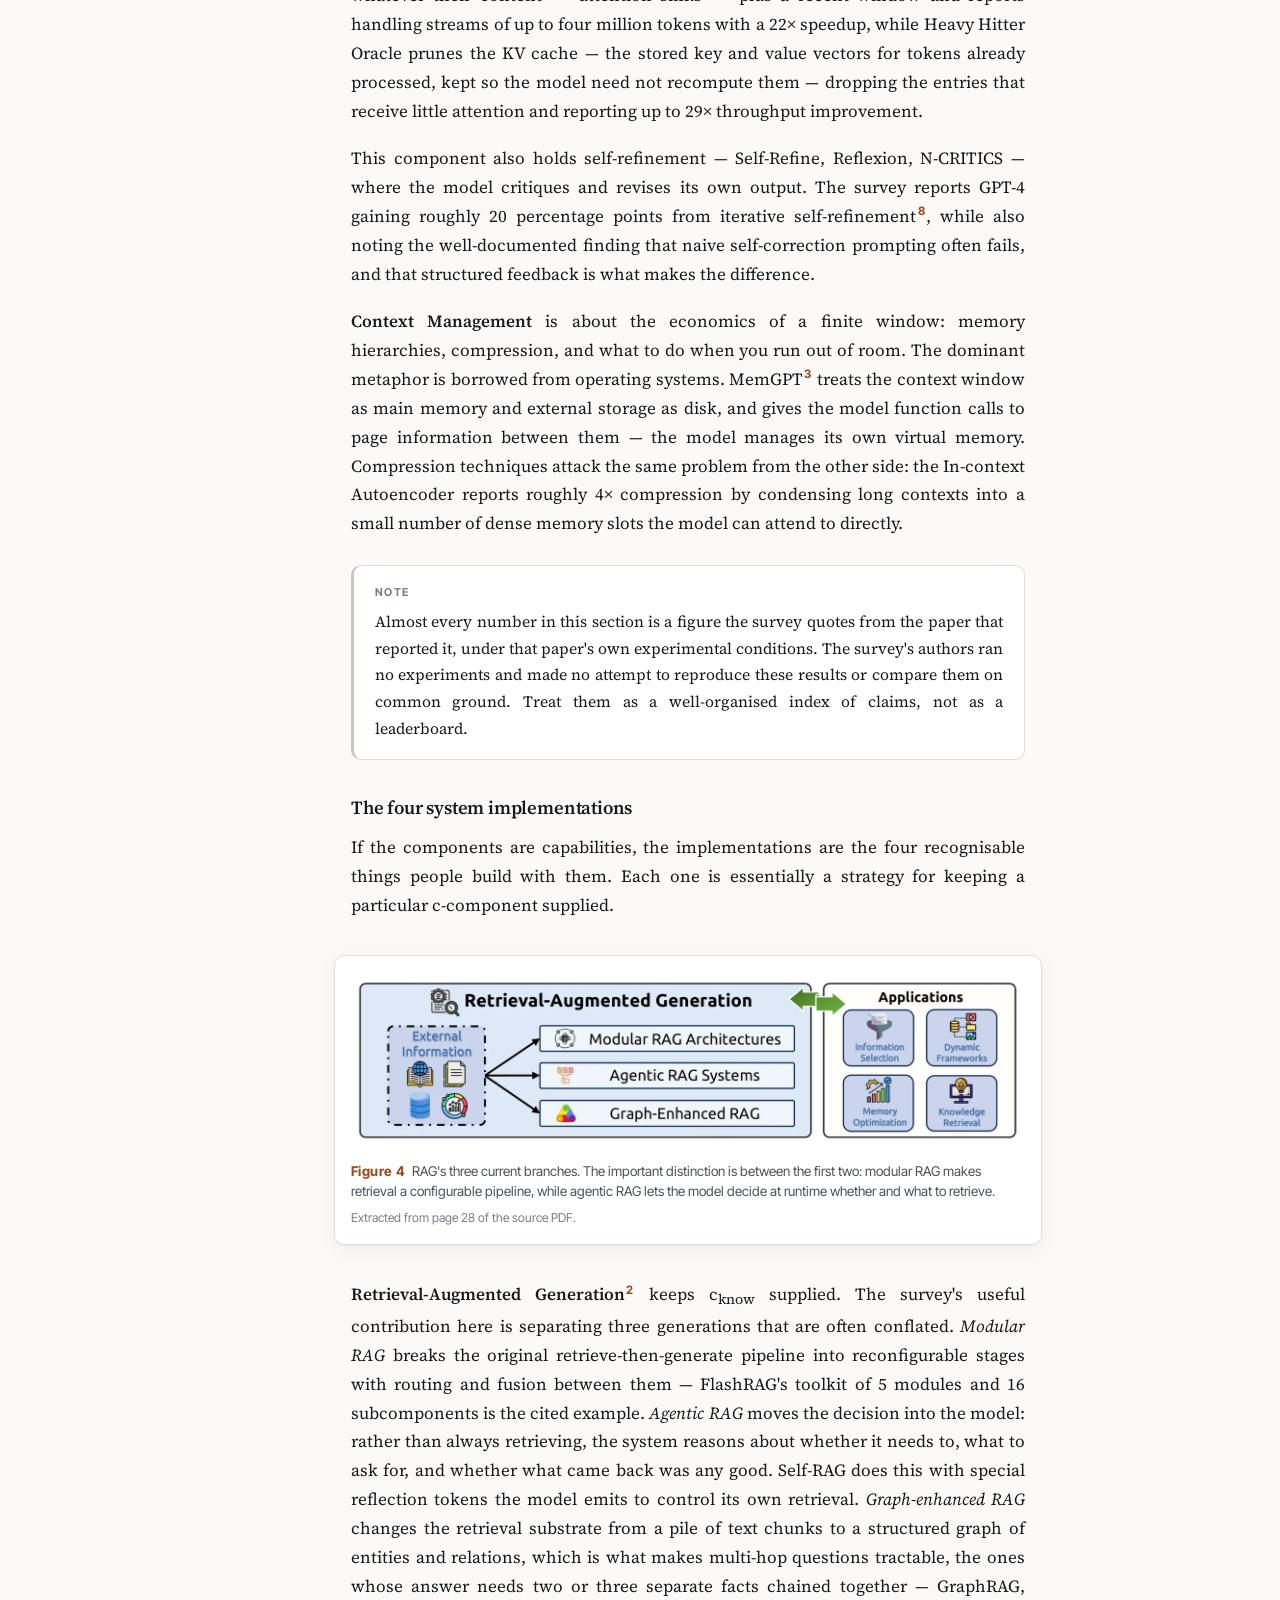
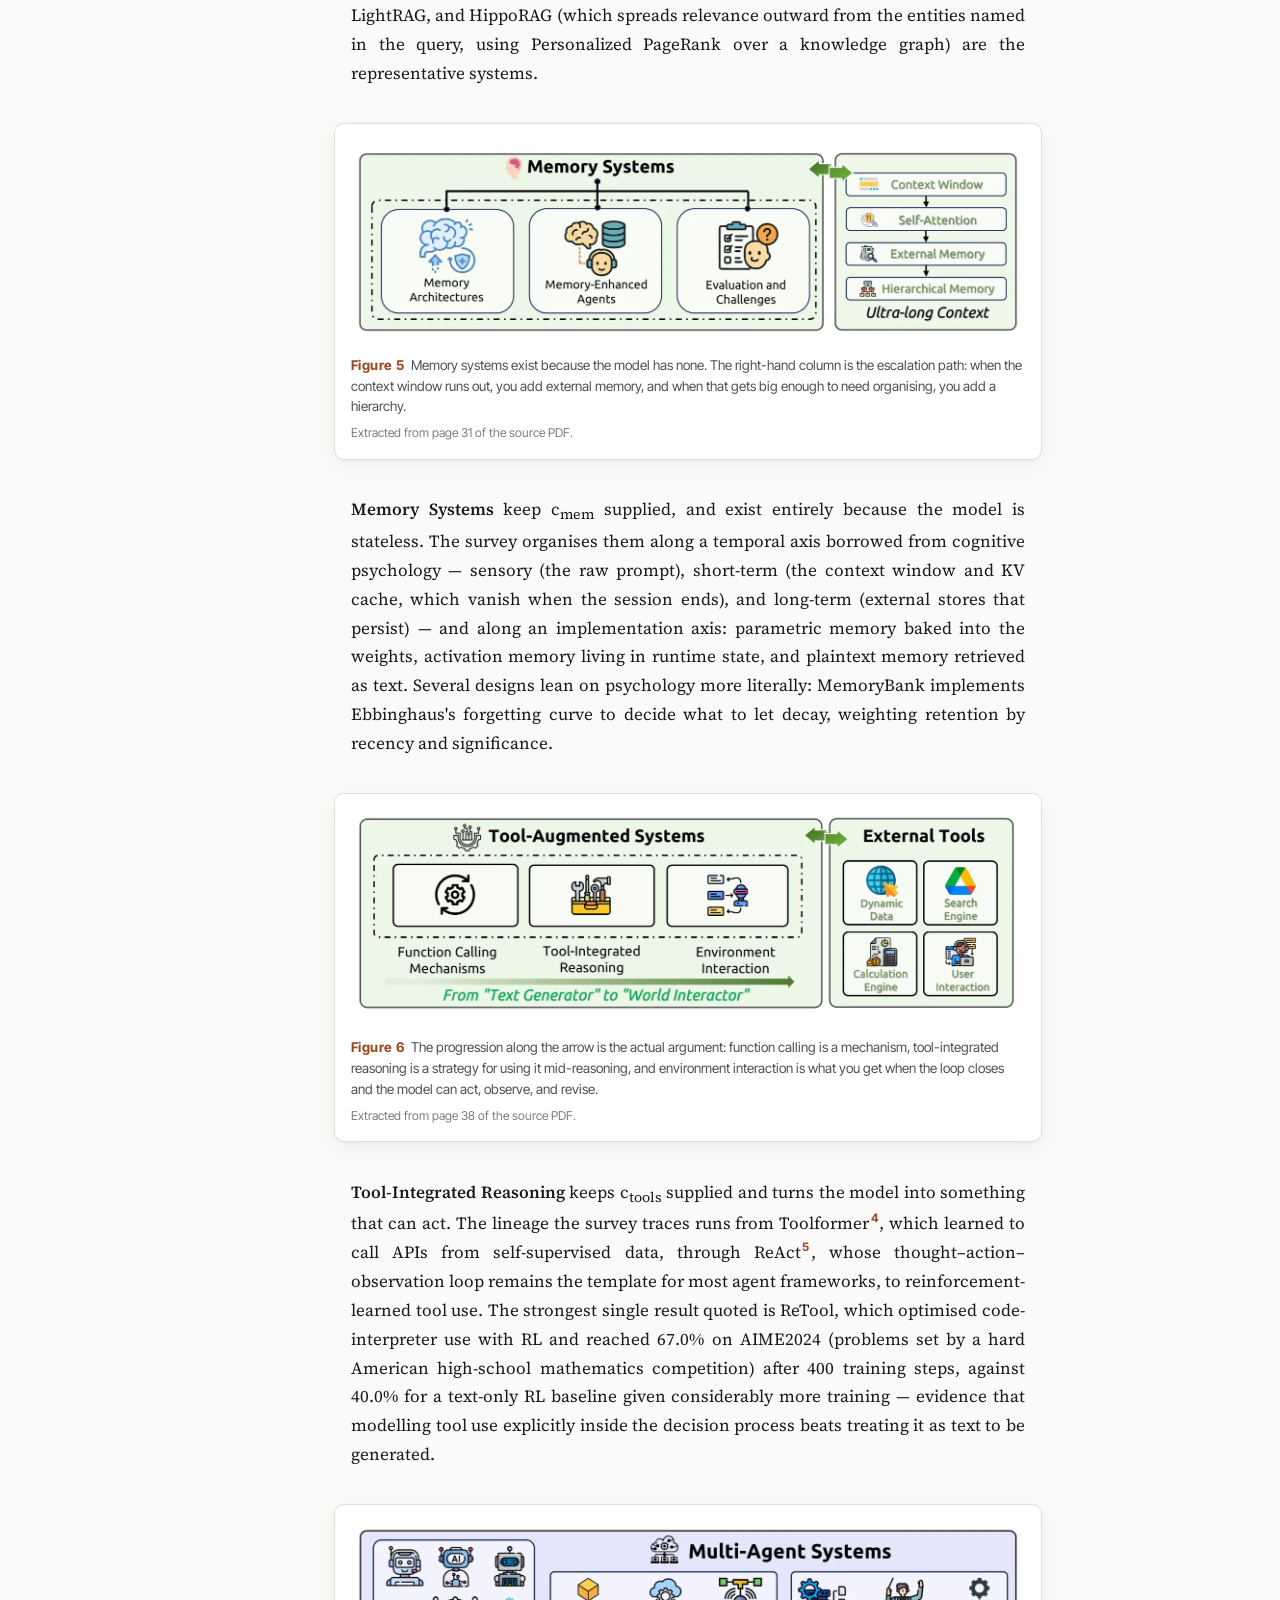
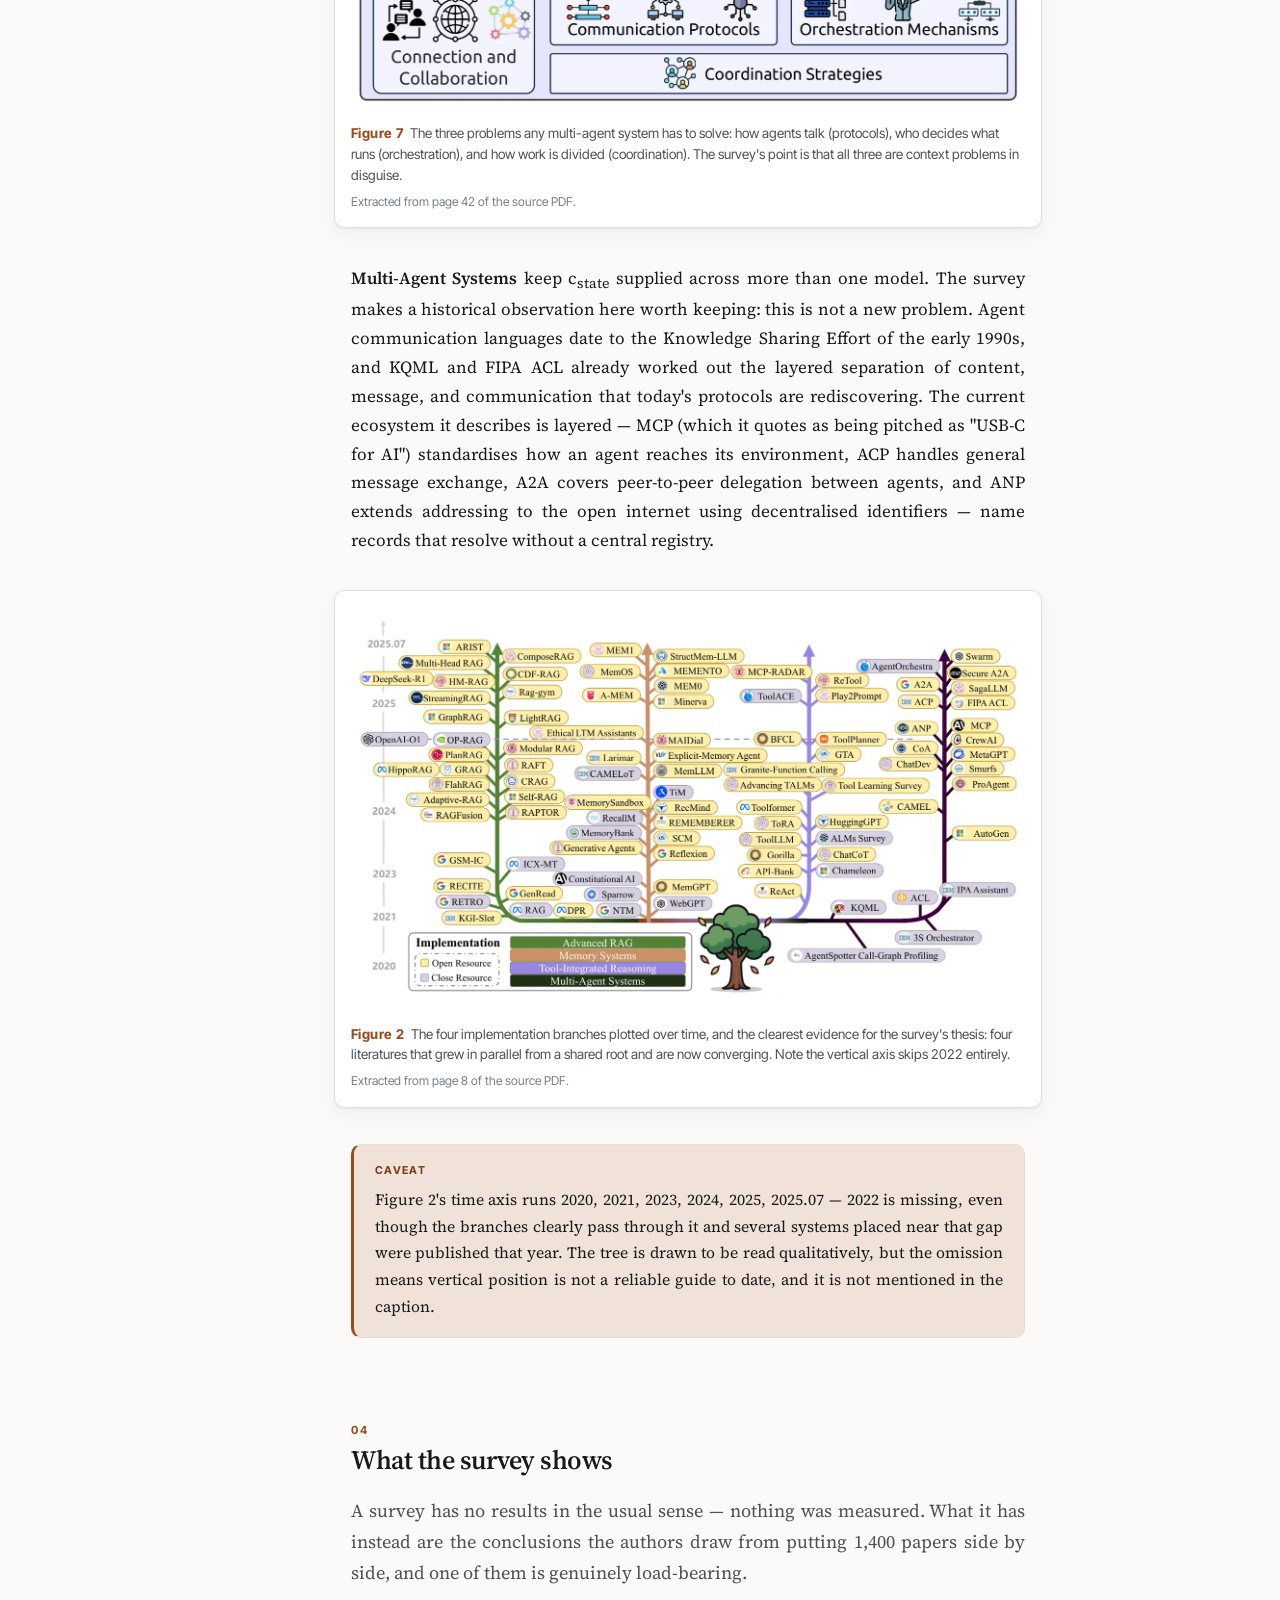
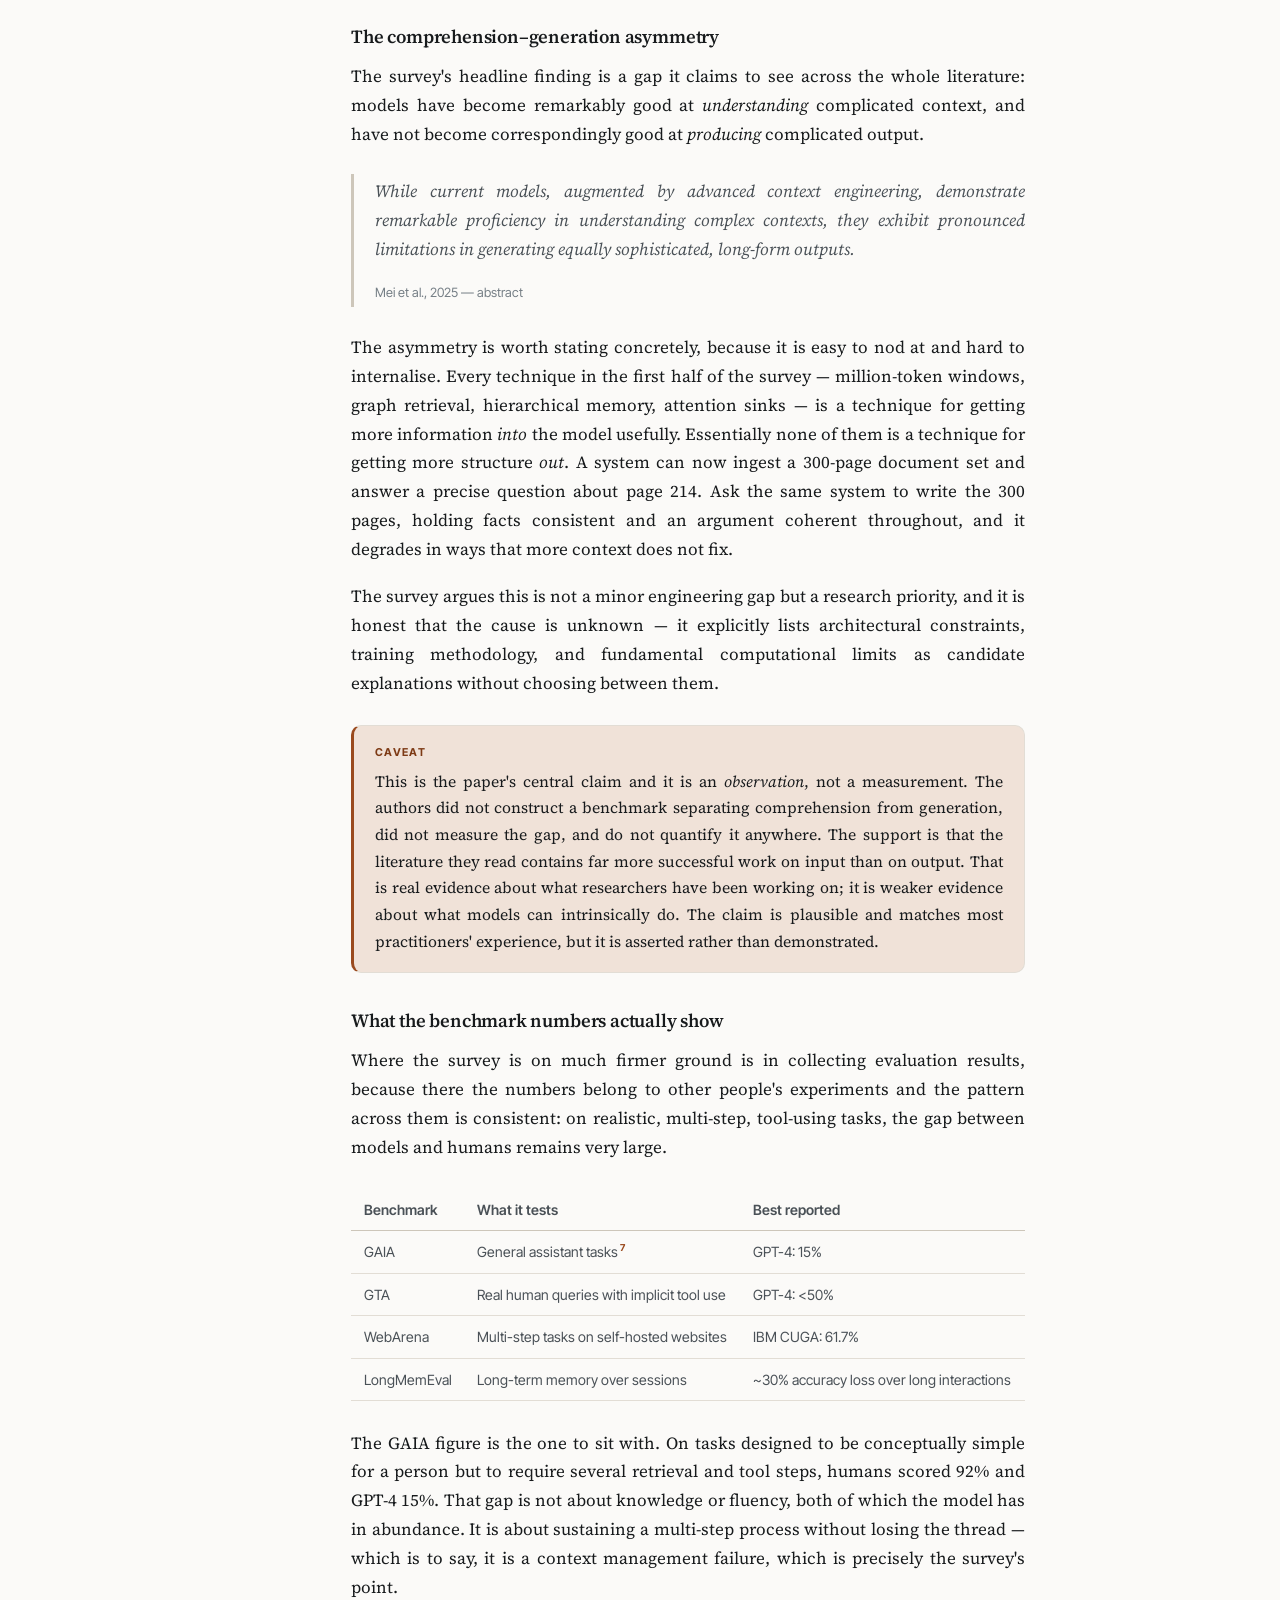
==== commit d10949e6: "Correct four facts and close the jargon gaps on the survey page Two adversarial reviews against the " ====
--- a/pages/context-engineering-survey.html
+++ b/pages/context-engineering-survey.html
@@ -45,7 +45,7 @@
     </p>
     <h1>A Survey of Context Engineering for Large Language Models</h1>
     <p class="hero__authors">Lingrui Mei, Jiayu Yao, Yuyao Ge, Yiwei Wang, Baolong Bi, Yujun Cai, Jiazhi Liu, Mingyu Li, Zhong-Zhi Li, Duzhen Zhang, Chenlin Zhou, Jiayi Mao, Tianze Xia, Jiafeng Guo, Shenghua Liu <span class="hero__venue">· arXiv preprint · 2025</span></p>
-    <p class="hero__meta">24 min read<span class="hero__tags">context-engineering · rag · agents · memory · survey</span></p>
+    <p class="hero__meta">25 min read<span class="hero__tags">context-engineering · rag · agents · memory · survey</span></p>
     <p class="srclinks"><a class="srclink" href="https://arxiv.org/abs/2507.13334" target="_blank" rel="noopener">↗ Original paper</a>
       <a class="srclink" href="https://arxiv.org/pdf/2507.13334" target="_blank" rel="noopener">↗ PDF</a>
       <a class="srclink" href="https://arxiv.org/html/2507.13334v2" target="_blank" rel="noopener">↗ HTML (v2)</a>
@@ -83,12 +83,11 @@
 <p>For the first few years after GPT-3, the craft of putting things in front of a model had
 a name — prompt engineering — and a shape. You wrote a string. You tried another string. You
 kept the one that worked. The whole discipline fit inside a text box, and the skill was
-essentially literary: phrasing, examples, tone, a few incantations like <em>let's think step
-by step</em> that turned out to be worth a surprising number of accuracy points.</p>
+essentially literary: phrasing, examples, tone, a few incantations like <em>let's think step by step</em> — the prompt that named <strong>chain-of-thought</strong> prompting, and that turned out to be worth a surprising number of accuracy points simply by making the model write its intermediate reasoning out before committing to an answer.</p>
 
 <p>That description stopped matching reality some time around 2023. The systems people
 actually ship now do not send a string. They assemble something: a system instruction written
-by one team, a handful of documents pulled from a vector database at request time, the JSON
+by one team, a handful of documents pulled at request time from a vector database, which indexes text by meaning rather than by keyword, the JSON
 signatures of a dozen tools the model is allowed to call, a summary of what the user said
 three sessions ago, the current state of a workflow that four other agents are also editing,
 and — somewhere at the end — the thing the user actually typed. Calling that a prompt is like
@@ -112,9 +111,7 @@
 
 <h3>Why the window is the constraint</h3>
 
-<p>Underneath the conceptual argument sits a hard engineering one. The transformer's
-self-attention mechanism — the operation that lets every token in the input look at every
-other token — costs time and memory proportional to the <em>square</em> of the input length.
+<p>Underneath the conceptual argument sits a hard engineering one. A model does not read characters or words but <strong>tokens</strong>: short chunks of text, where a common word is usually one token and a rarer one splits into several. Every length on this page is counted in them. The transformer's self-attention mechanism, the operation that lets every token in the input look at every other token, costs time and memory proportional to the <em>square</em> of the input length.
 Double the context and you roughly quadruple the work. The survey cites the concrete shape of
 this: taking Mistral-7B from a 4,000-token input to a 128,000-token one requires about a
 122-fold increase in computation, and serving a single 128,000-token request to Llama 3.1 8B
@@ -178,7 +175,7 @@
 <div class="table-scroll"><table>
 <thead><tr><th>Component</th><th>What it holds</th><th>Which literature owns it</th></tr></thead>
 <tbody>
-<tr><td>c<sub>instr</sub></td><td>System instructions, rules, persona</td><td>Prompt engineering</td></tr>
+<tr><td>c<sub>instr</sub></td><td>System instructions and rules</td><td>Prompt engineering</td></tr>
 <tr><td>c<sub>know</sub></td><td>External knowledge, retrieved documents, graph facts</td><td>RAG, knowledge graphs</td></tr>
 <tr><td>c<sub>tools</sub></td><td>Definitions and signatures of callable tools</td><td>Function calling, tool-integrated reasoning</td></tr>
 <tr><td>c<sub>mem</sub></td><td>Persistent information from prior interactions</td><td>Memory systems</td></tr>
@@ -267,13 +264,12 @@
 
 <figure class="wide">
   <img src="../assets/images/context-engineering-survey/fig-p13-figure-3.webp" alt="A two-panel diagram. The left panel, labelled Context Engineering, shows four inputs: Long-Term Memory, Available Tools, User Prompt, and Retrieved Information. An arrow connects it to the right panel, Foundational Components, which contains three stacked rows: Context Retrieval and Generation, Context Processing, and Context Management, each holding three sub-boxes." width="1400" height="499">
-  <figcaption><span class="figlabel">Figure 3</span>The four raw inputs on the left are the c-components from the formal definition; the three rows on the right are the processing stages they pass through. Read left to right, this is the pipeline the equations describe.
+  <figcaption><span class="figlabel">Figure 3</span>The four raw inputs on the left are the c-components from the formal definition; the three rows on the right are the processing stages they pass through. Read left to right, this is the pipeline the equations describe. Figure numbers on this page are the paper's own, so they do not run in page order — Figure 2 is the timeline, further down.
   <span class="figsrc">Extracted from page 13 of the source PDF.</span></figcaption>
 </figure>
 
 <p><strong>Context Retrieval and Generation</strong> covers everything that produces context in
-the first place. This absorbs classical prompt engineering — zero-shot and few-shot prompting,
-chain-of-thought<a href="#r10" class="cit">10</a> and its descendants — alongside external
+the first place. This absorbs classical prompt engineering — zero-shot prompting (asking with no examples) and few-shot prompting (supplying a handful of worked examples first), chain-of-thought<a href="#r10" class="cit">10</a> and its descendants — alongside external
 knowledge retrieval and the assembly function A itself. The reasoning-structure work sits here,
 and the reported gains are large: zero-shot chain-of-thought lifting MultiArith accuracy from
 17.7% to 78.7%, Tree-of-Thoughts taking the Game of 24 from 4% to 74% by exploring a branching
@@ -283,18 +279,15 @@
 
 <p><strong>Context Processing</strong> is where the quadratic-attention problem gets fought,
 and it is the most engineering-dense part of the survey. The approaches fall into recognisable
-families. Architectural replacements attack the O(n²) cost directly — state space models like
-Mamba achieve linear scaling with a fixed-size hidden state, and LongNet's dilated attention
+families. Architectural replacements attack that squared cost directly; O(n²) is the standard shorthand for it, work growing with the square of the input length n. State space models like Mamba achieve linear scaling with a fixed-size hidden state, and LongNet's dilated attention
 lets attention spans grow exponentially with distance. Position interpolation techniques such
 as YaRN and LongRoPE stretch a model trained on short sequences to longer ones by rescaling
 position indices rather than extrapolating into positions never seen in training; LongRoPE is
 reported to reach windows of about two million tokens. Systems-level optimisations keep the
 mathematics identical and make it cheaper: FlashAttention<a href="#r9" class="cit">9</a>
 reorganises the computation around the GPU memory hierarchy to get linear rather than quadratic
-memory traffic. And eviction strategies decide what to throw away — StreamingLLM<a href="#r11" class="cit">11</a> keeps a few
-early "attention sink" tokens plus a recent window and reports handling streams of up to four
-million tokens with a 22× speedup, while Heavy Hitter Oracle drops the KV-cache entries that
-receive little attention, reporting up to 29× throughput improvement.</p>
+memory traffic. And eviction strategies decide what to throw away — StreamingLLM<a href="#r11" class="cit">11</a> keeps a few early tokens that attention heads keep returning to whatever their content — "attention sinks" — plus a recent window and reports handling streams of up to four
+million tokens with a 22× speedup, while Heavy Hitter Oracle prunes the KV cache — the stored key and value vectors for tokens already processed, kept so the model need not recompute them — dropping the entries that receive little attention and reporting up to 29× throughput improvement.</p>
 
 <p>This component also holds self-refinement — Self-Refine, Reflexion, N-CRITICS — where the
 model critiques and revises its own output. The survey reports GPT-4 gaining roughly 20
@@ -340,8 +333,8 @@
 about whether it needs to, what to ask for, and whether what came back was any good. Self-RAG
 does this with special reflection tokens the model emits to control its own retrieval.
 <em>Graph-enhanced RAG</em> changes the retrieval substrate from a pile of text chunks to a
-structured graph of entities and relations, which is what makes multi-hop questions tractable —
-GraphRAG, LightRAG, and HippoRAG (which runs Personalized PageRank over a knowledge graph) are
+structured graph of entities and relations, which is what makes multi-hop questions tractable, the ones whose answer needs two or three separate facts chained together —
+GraphRAG, LightRAG, and HippoRAG (which spreads relevance outward from the entities named in the query, using Personalized PageRank over a knowledge graph) are
 the representative systems.</p>
 
 <figure class="wide">
@@ -370,8 +363,7 @@
 Toolformer<a href="#r4" class="cit">4</a>, which learned to call APIs from self-supervised data,
 through ReAct<a href="#r5" class="cit">5</a>, whose thought–action–observation loop remains the
 template for most agent frameworks, to reinforcement-learned tool use. The strongest single
-result quoted is ReTool, which optimised code-interpreter use with RL and reached 67.0% on
-AIME2024 after 400 training steps, against 40.0% for a text-only RL baseline given considerably
+result quoted is ReTool, which optimised code-interpreter use with RL and reached 67.0% on AIME2024 (problems set by a hard American high-school mathematics competition) after 400 training steps, against 40.0% for a text-only RL baseline given considerably
 more training — evidence that modelling tool use explicitly inside the decision process beats
 treating it as text to be generated.</p>
 
@@ -382,13 +374,12 @@
 </figure>
 
 <p><strong>Multi-Agent Systems</strong> keep c<sub>state</sub> supplied across more than one
-model. The survey makes a nice historical observation here: this is not a new problem. Agent
+model. The survey makes a historical observation here worth keeping: this is not a new problem. Agent
 communication languages date to the Knowledge Sharing Effort of the early 1990s, and KQML and
 FIPA ACL already worked out the layered separation of content, message, and communication that
 today's protocols are rediscovering. The current ecosystem it describes is
-layered — MCP (which it quotes as being pitched as "USB-C for AI") standardises agent-to-tool
-access, ACP handles general message exchange, A2A covers peer-to-peer delegation between
-agents, and ANP extends addressing to the open internet using decentralised identifiers.</p>
+layered — MCP (which it quotes as being pitched as "USB-C for AI") standardises how an agent reaches its environment, ACP handles general message exchange, A2A covers peer-to-peer delegation between
+agents, and ANP extends addressing to the open internet using decentralised identifiers — name records that resolve without a central registry.</p>
 
 <figure class="wide">
   <img src="../assets/images/context-engineering-survey/fig-p08-figure-2.webp" alt="A timeline drawn as a tree growing upward from 2020 to 2025.07, with four coloured branches labelled Advanced RAG in green, Memory Systems in brown, Tool-Integrated Reasoning in purple, and Multi-Agent Systems in dark green. Each branch carries dozens of labelled system names, colour-coded as open or closed resource." width="1400" height="835">
@@ -461,12 +452,12 @@
 <tbody>
 <tr><td>GAIA</td><td>General assistant tasks<a href="#r7" class="cit">7</a></td><td>GPT-4: 15%</td><td>92%</td></tr>
 <tr><td>GTA</td><td>Real human queries with implicit tool use</td><td>GPT-4: &lt;50%</td><td>92%</td></tr>
-<tr><td>WebArena</td><td>Web tasks across 137 sites</td><td>IBM CUGA: 61.7%</td><td>—</td></tr>
+<tr><td>WebArena</td><td>Multi-step tasks on self-hosted websites</td><td>IBM CUGA: 61.7%</td><td>—</td></tr>
 <tr><td>LongMemEval</td><td>Long-term memory over sessions</td><td>~30% accuracy loss over long interactions</td><td>—</td></tr>
 </tbody></table></div>
 
 <p>The GAIA figure is the one to sit with. On tasks designed to be conceptually simple for a
-person but to require several retrieval and tool steps, humans score 92% and GPT-4 scored 15%.
+person but to require several retrieval and tool steps, humans scored 92% and GPT-4 15%.
 That gap is not about knowledge or fluency, both of which the model has in abundance. It is
 about sustaining a multi-step process without losing the thread — which is to say, it is a
 context management failure, which is precisely the survey's point.</p>
@@ -515,9 +506,7 @@
 under-selects text that answers it. Conditioning on the query — asking what a document adds
 beyond what you already have — is a different objective and generally a better one.</p>
 
-<p><strong>Expect the failures to be at the seams.</strong> The evaluation section's most
-consistent message is that component-level benchmarks look much healthier than system-level
-ones. Retrieval works; tool calling works; memory works — and then GAIA scores 15%. If your
+<p><strong>Expect the failures to be at the seams.</strong> Read across the evaluation section, the pattern that stands out is that component-level results look much healthier than system-level ones — the survey separates the two kinds of assessment (§6.1.1 and §6.1.2) without itself drawing the comparison. Retrieval works; tool calling works; memory works — and then GAIA scores 15%. If your
 system disappoints despite each part testing well, that is the expected result rather than a
 surprise, and the survey's framing tells you where to look.</p>
 
@@ -582,6 +571,18 @@
     <h2><span class="sec-num">07</span>Glossary</h2>
 
 <dl class="glossary">
+<dt>Token</dt><dd>The unit a model actually reads and writes: a short chunk of text, where a
+common word is usually one token and a rarer one is split into several. Context lengths, costs
+and window limits are all counted in tokens.</dd>
+
+<dt>Chain-of-thought</dt><dd>Prompting a model to write out its intermediate reasoning before
+giving an answer, rather than answering directly. The zero-shot form is the bare instruction
+<em>let's think step by step</em>; the few-shot form supplies worked examples that reason aloud.</dd>
+
+<dt>Multi-hop question</dt><dd>A question whose answer requires chaining two or more separate
+facts, so no single retrieved passage contains it. The case that motivates graph-based
+retrieval.</dd>
+
 <dt>Context engineering</dt><dd>The systematic design and optimisation of the whole
 information payload sent to a language model, treated as an assembled structure rather than
 an authored string.</dd>
@@ -655,7 +656,7 @@
 IO-Awareness</em>. NeurIPS, 2022.</li>
 <li id="r10">Jason Wei et al. <em>Chain-of-Thought Prompting Elicits Reasoning in Large
 Language Models</em>. NeurIPS, 2022.</li>
-<li id="r11">Guangzhi Xiao et al. <em>Efficient Streaming Language Models with Attention
+<li id="r11">Guangxuan Xiao et al. <em>Efficient Streaming Language Models with Attention
 Sinks</em>. ICLR, 2024.</li>
 </ol>
   </section>
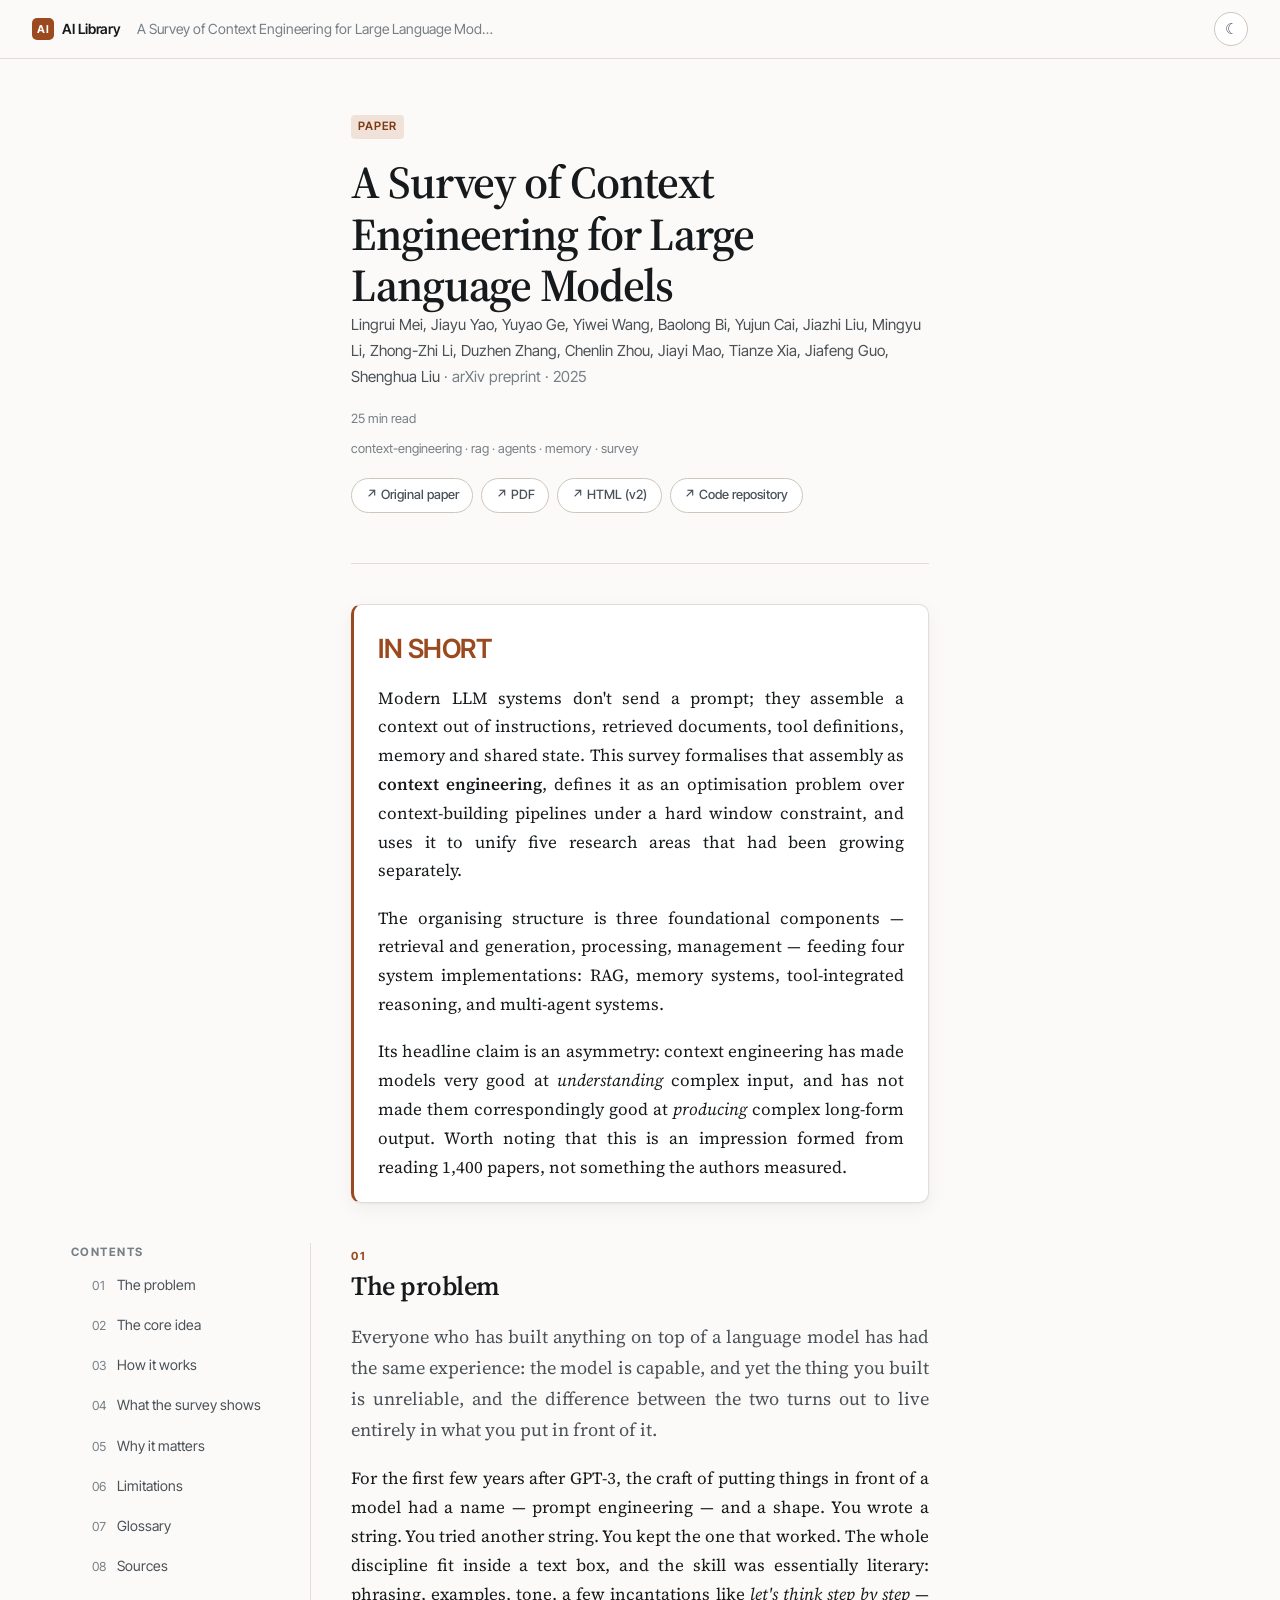
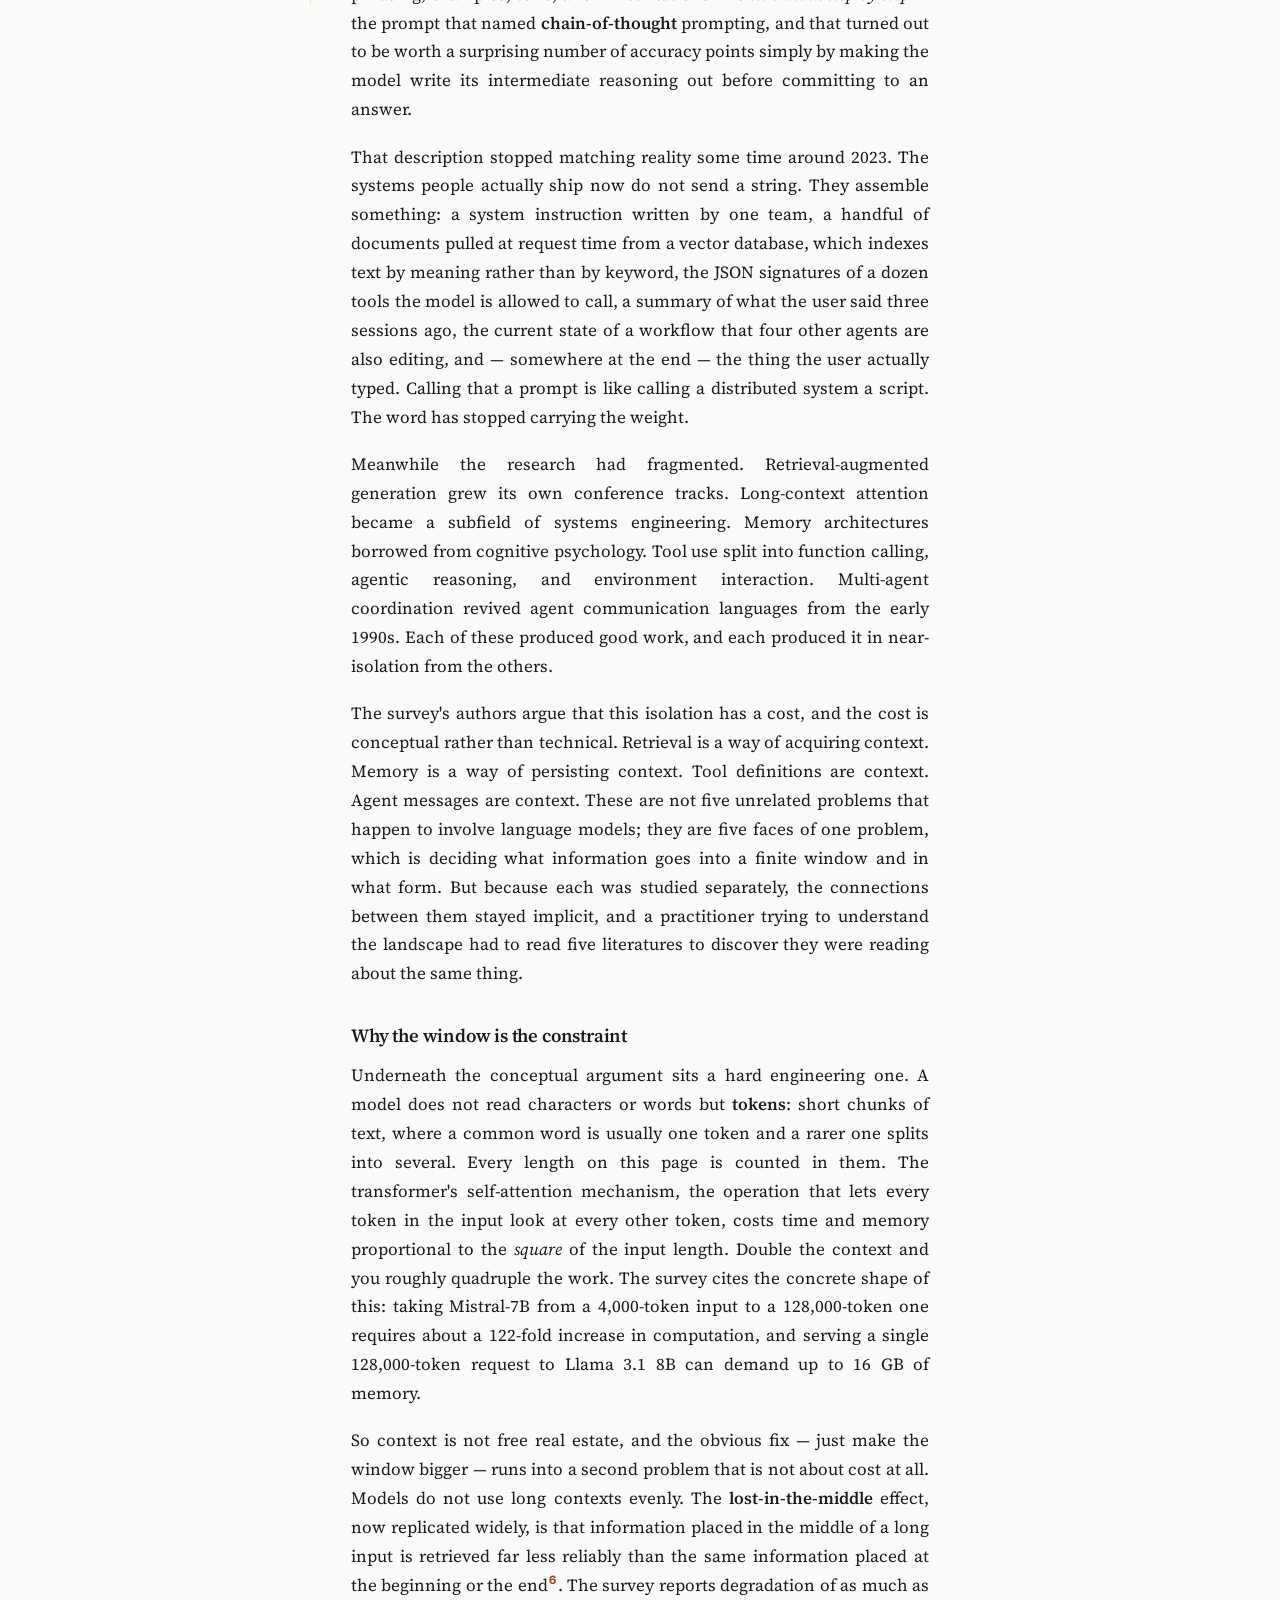
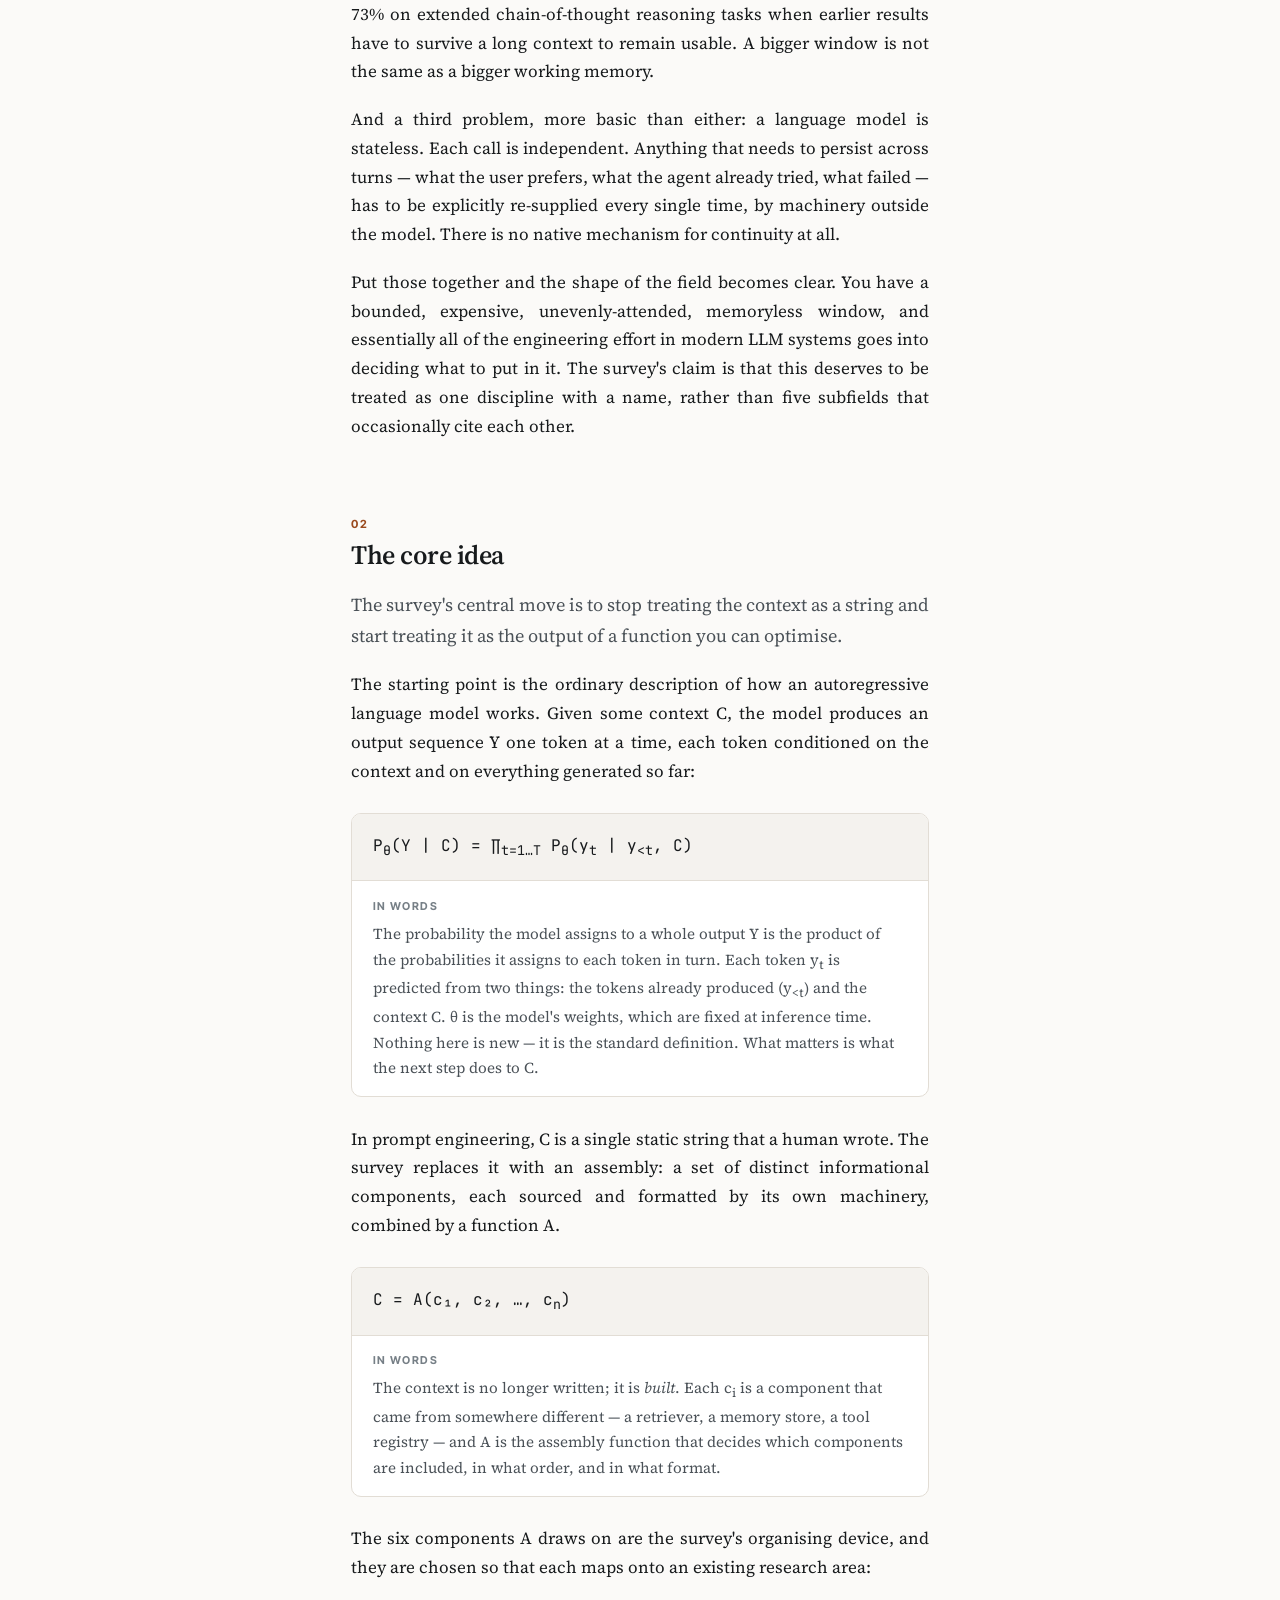
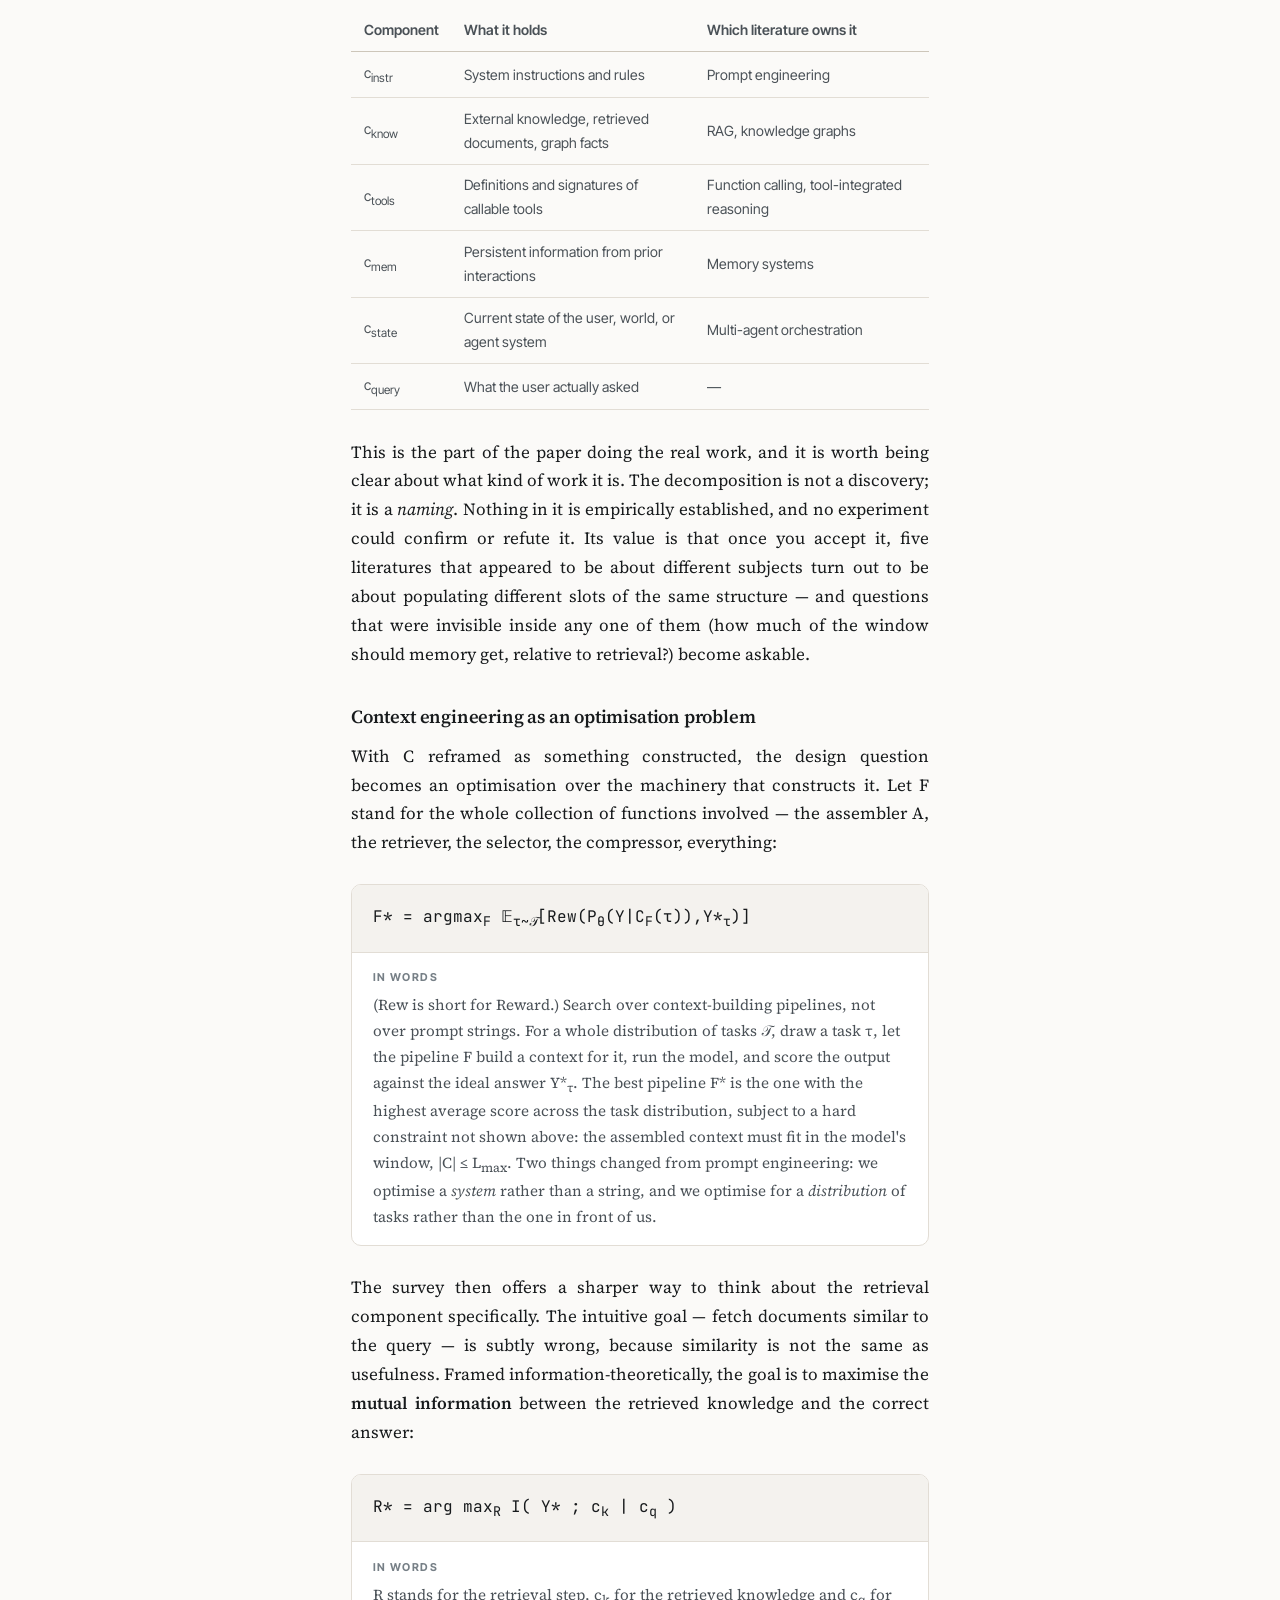
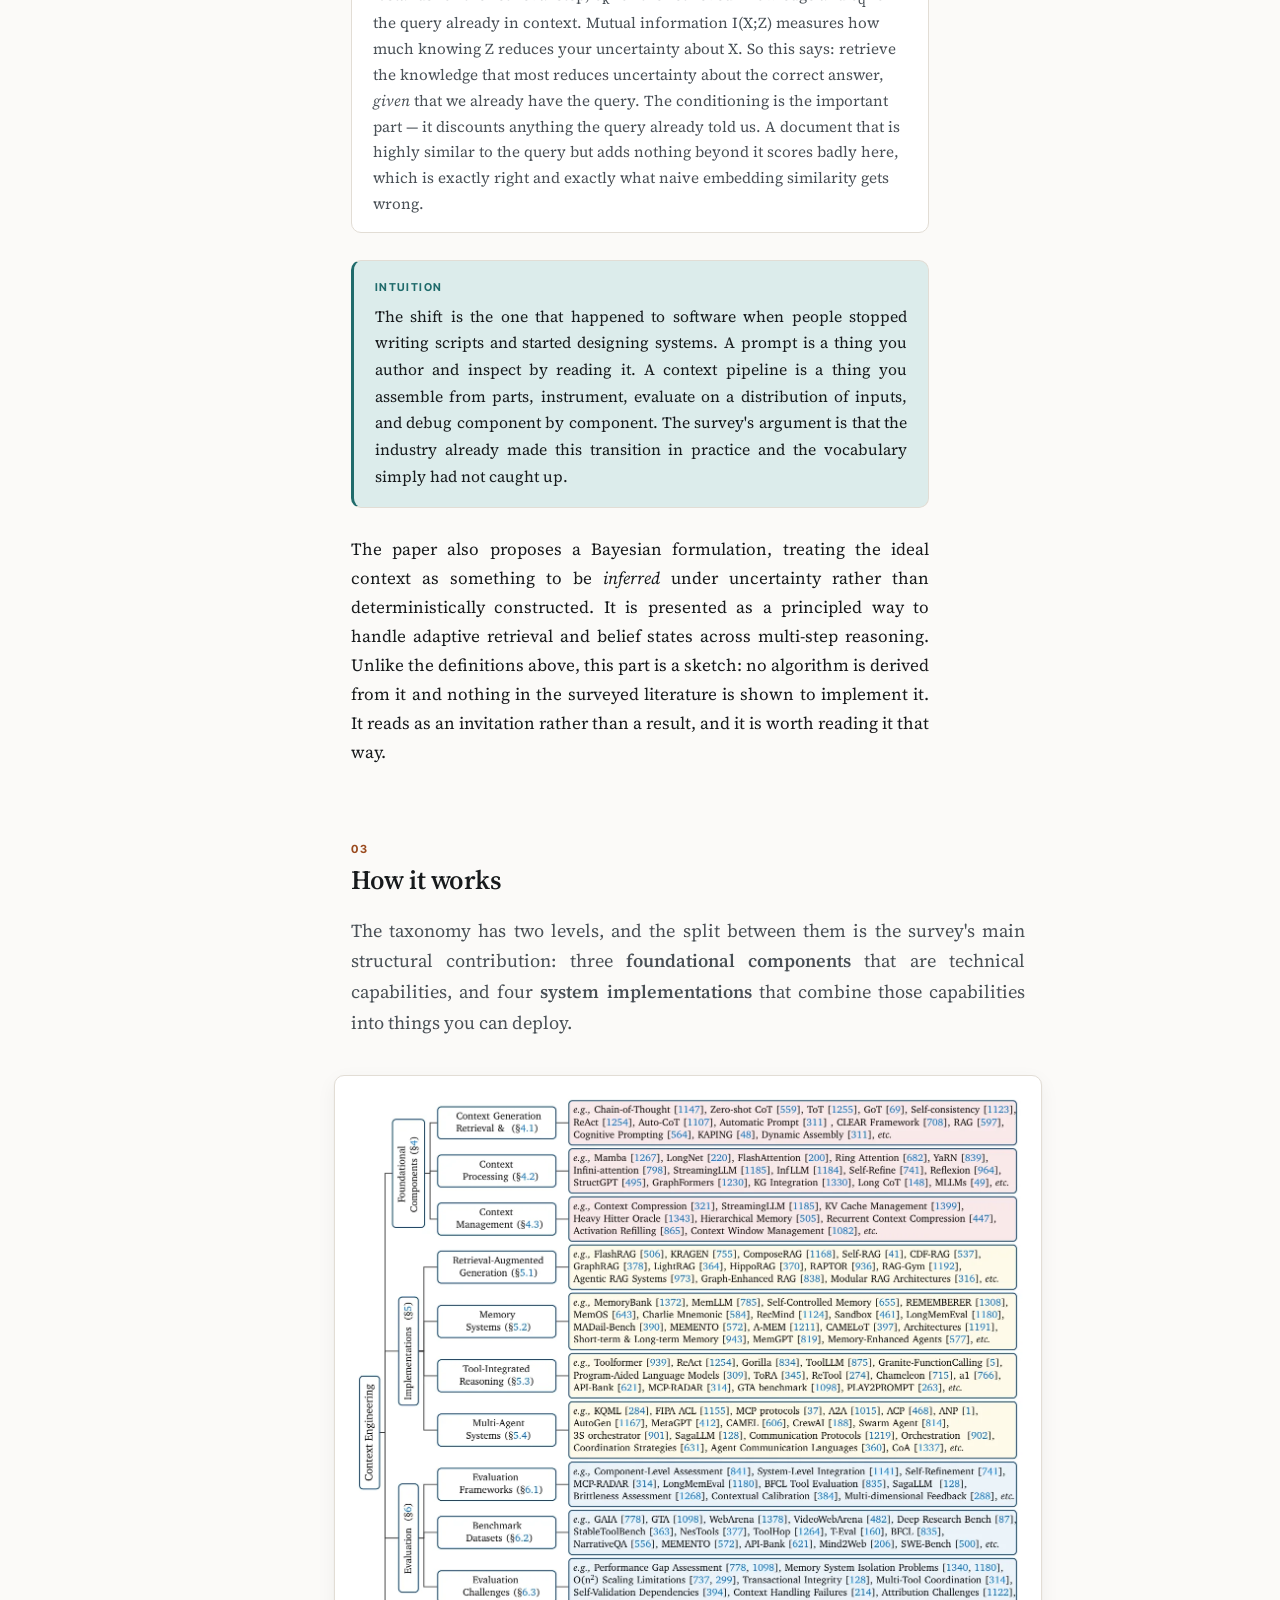
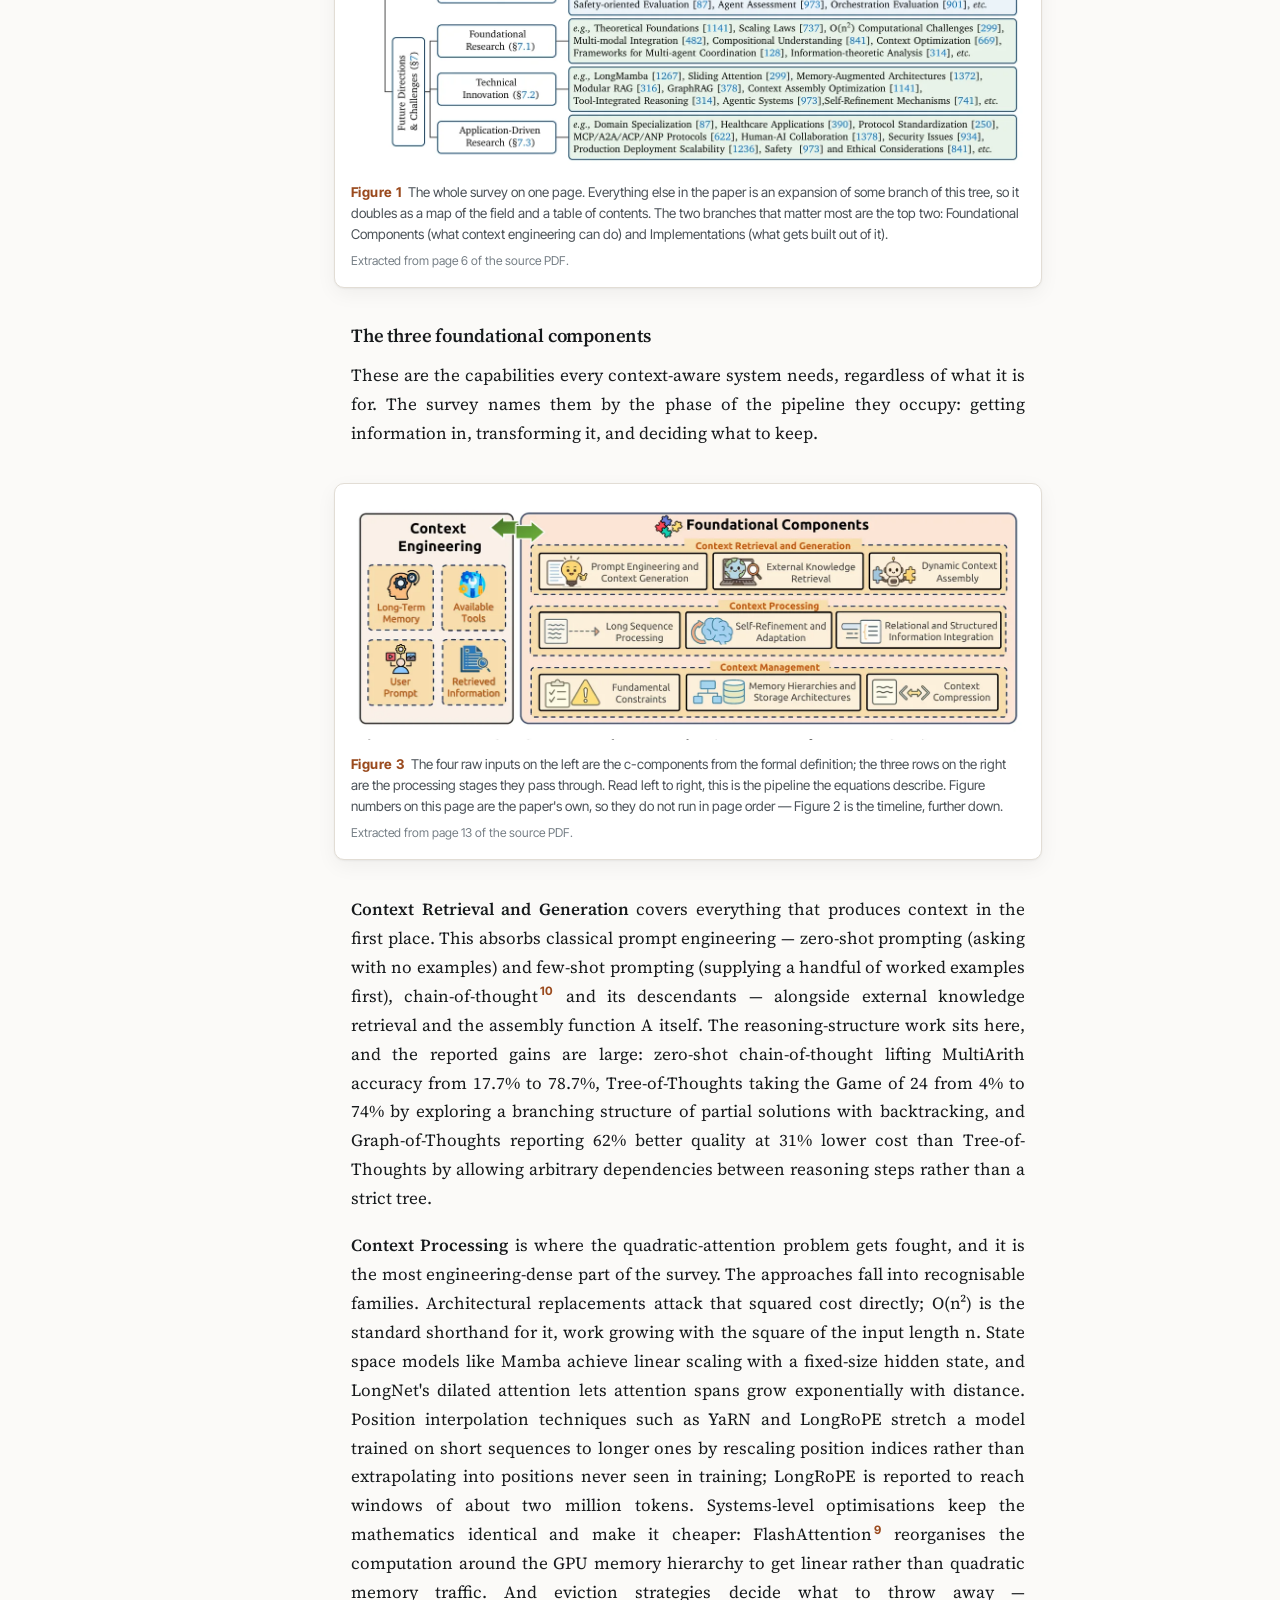
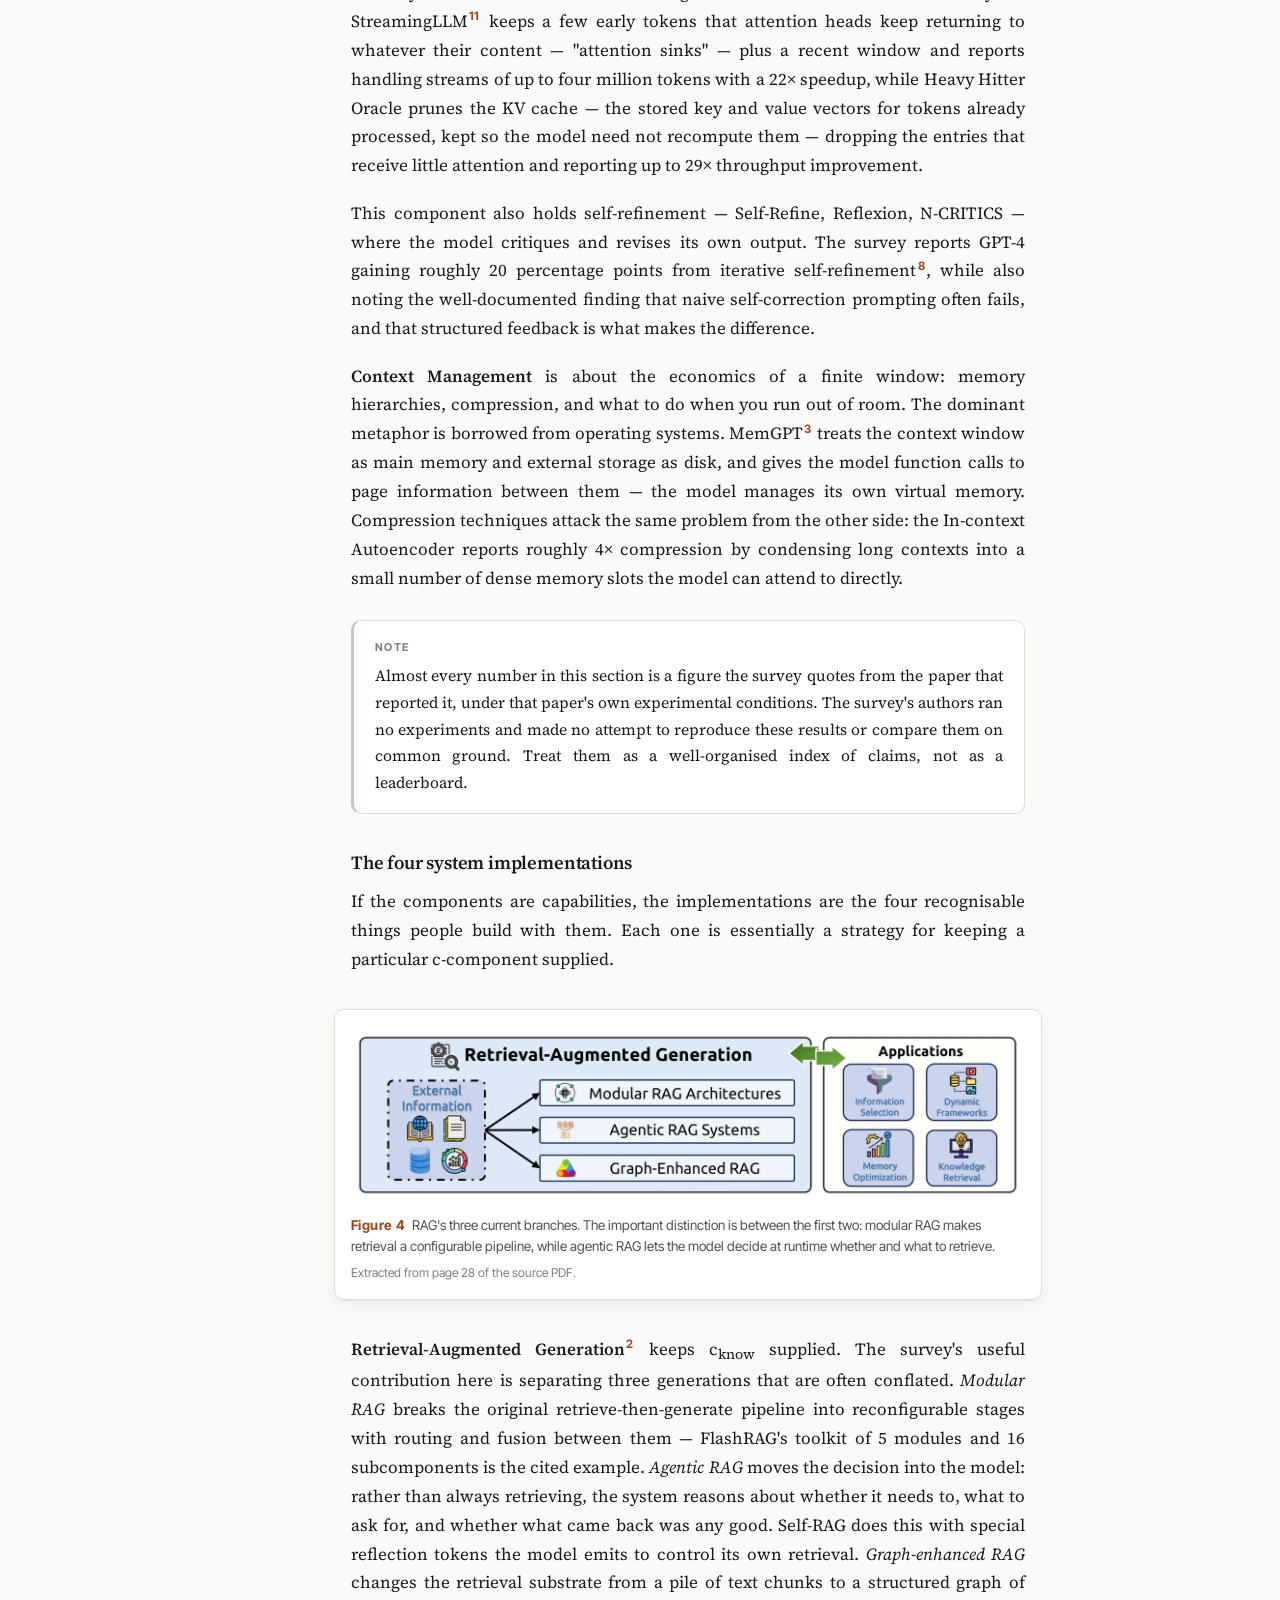
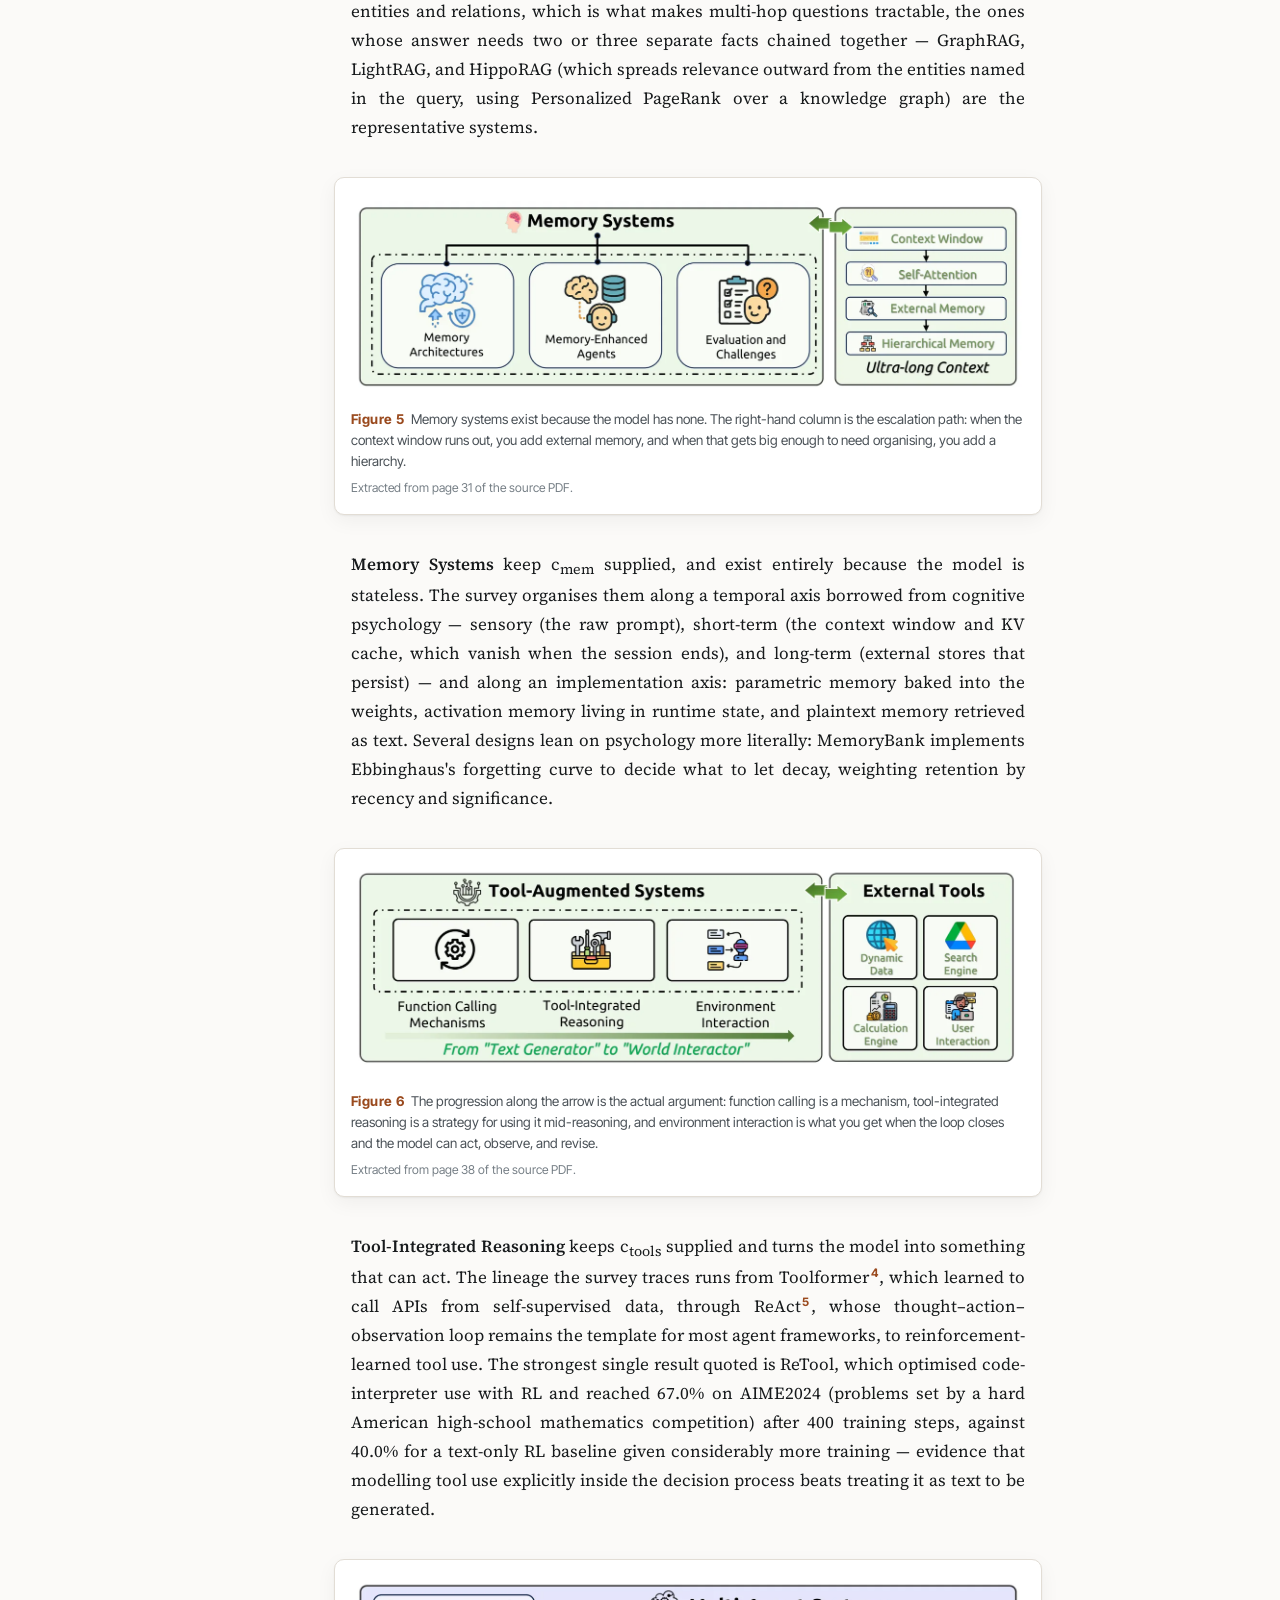
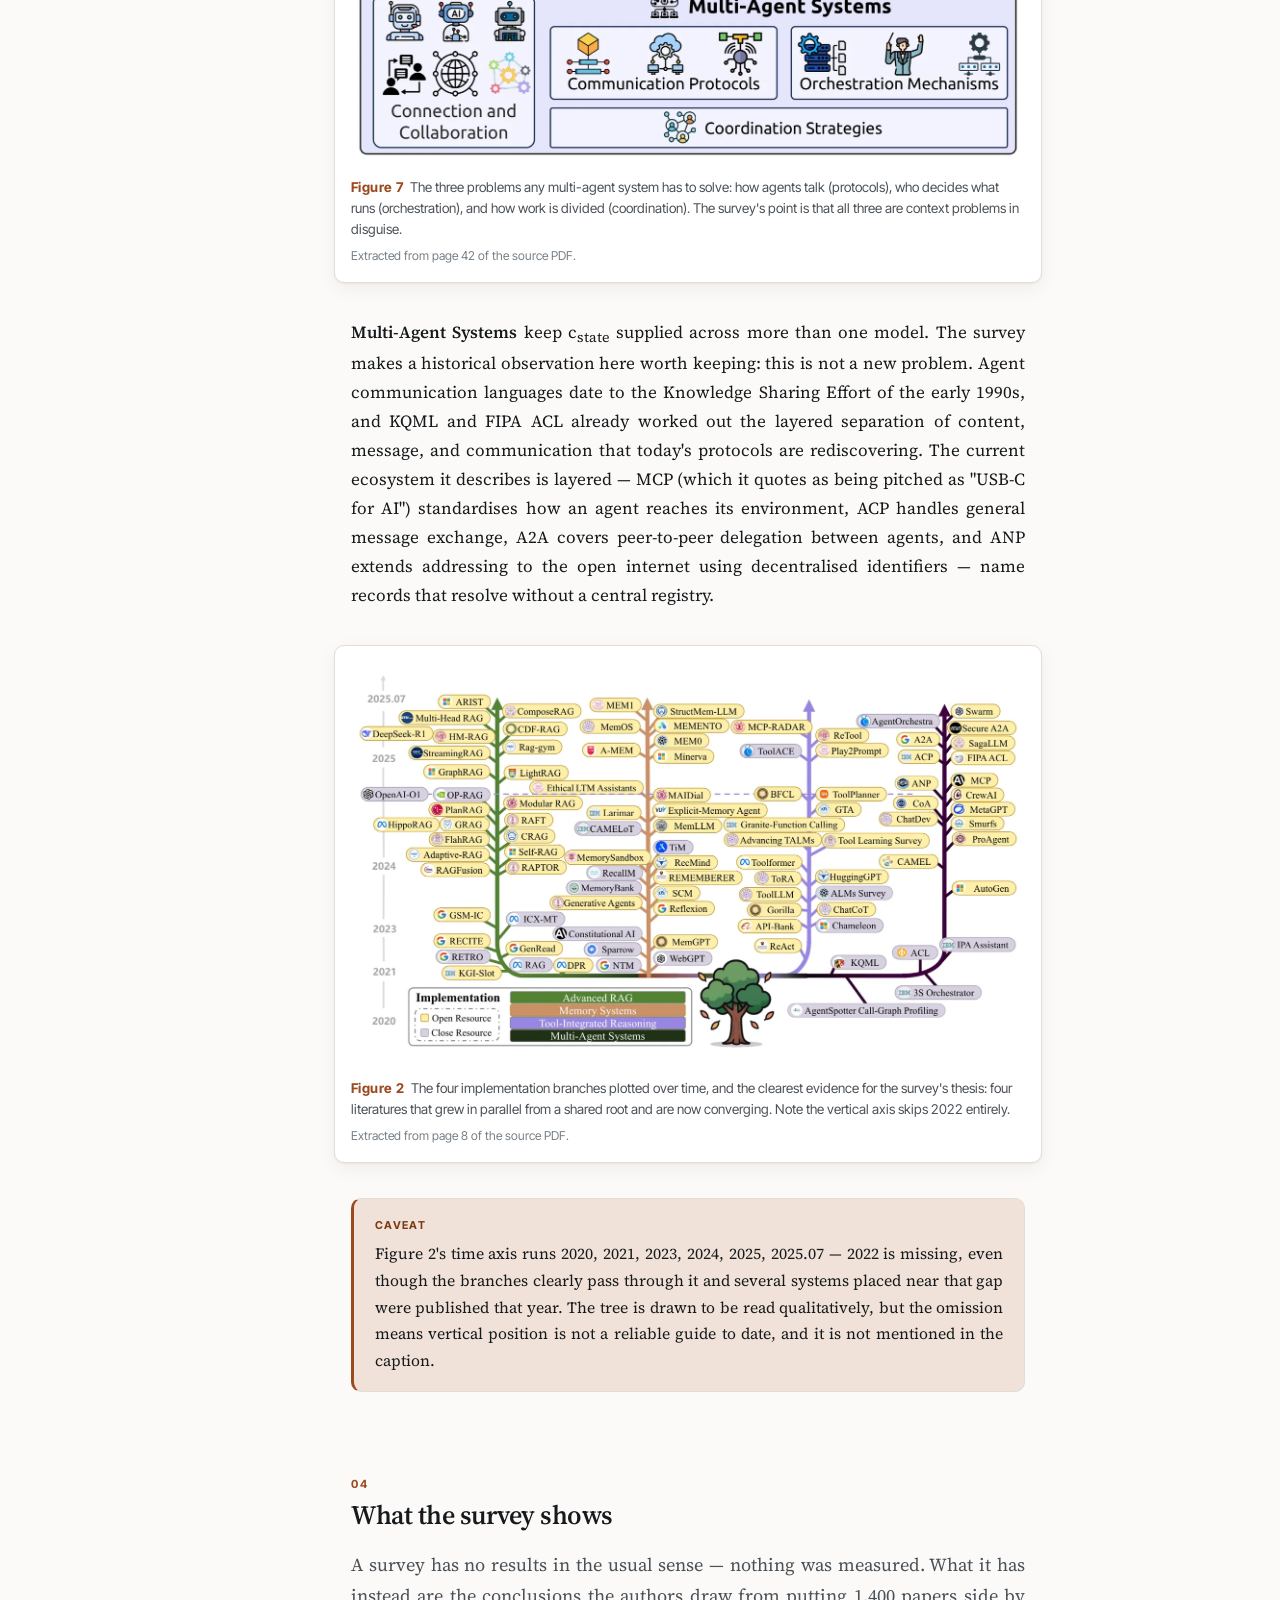
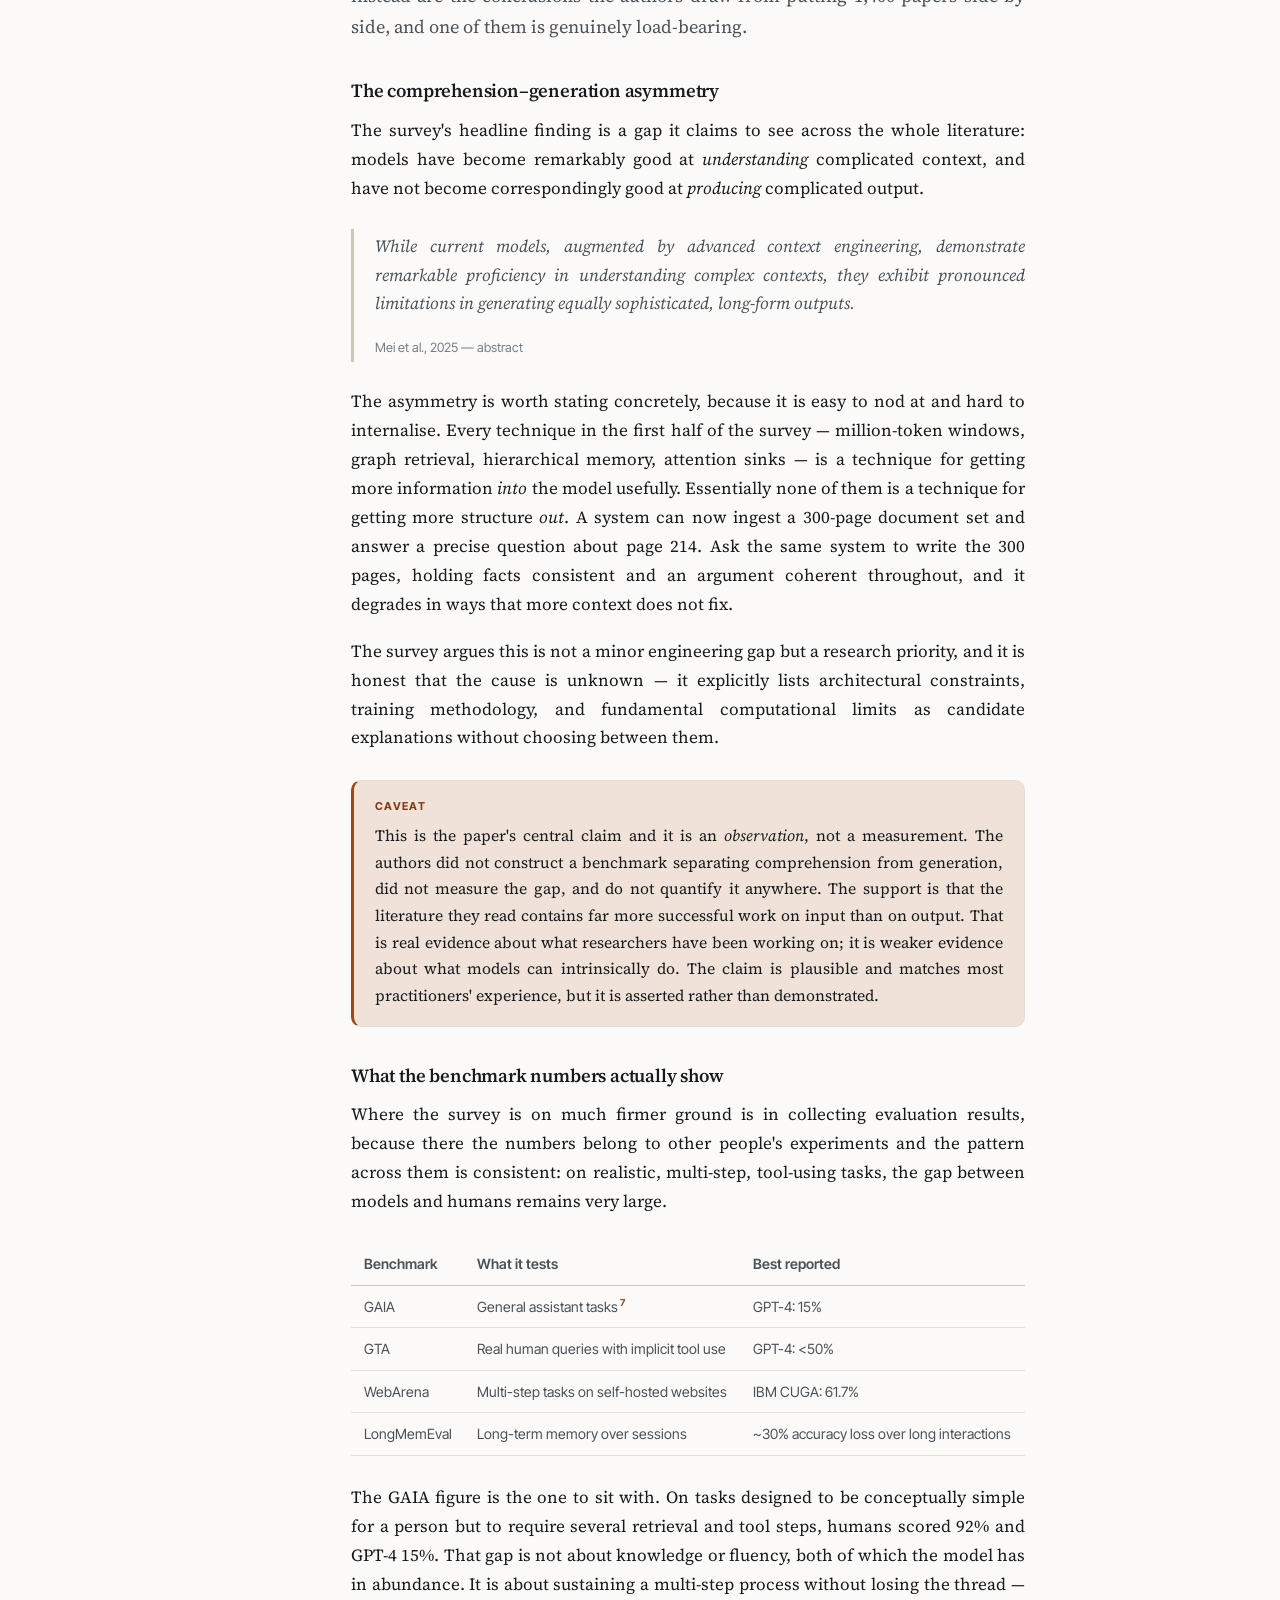
==== commit 55c76995: "Fix equation overflow on four already-published pages verify_page.py's new .eq__math check found six" ====
--- a/pages/context-engineering-survey.html
+++ b/pages/context-engineering-survey.html
@@ -198,13 +198,13 @@
 the assembler A, the retriever, the selector, the compressor, everything:</p>
 
 <div class="eq">
-  <div class="eq__math">F* = arg max<sub>F</sub> 𝔼<sub>τ∼𝒯</sub> [ Reward( P<sub>θ</sub>(Y | C<sub>F</sub>(τ)), Y*<sub>τ</sub> ) ]&nbsp;&nbsp;&nbsp;subject to&nbsp;&nbsp;|C| ≤ L<sub>max</sub></div>
-  <div class="eq__read"><strong>In words</strong>Search over context-building pipelines, not
+  <div class="eq__math">F* = argmax<sub>F</sub> 𝔼<sub>τ∼𝒯</sub>[Rew(P<sub>θ</sub>(Y|C<sub>F</sub>(τ)),Y*<sub>τ</sub>)]</div>
+  <div class="eq__read"><strong>In words</strong>(Rew is short for Reward.) Search over context-building pipelines, not
   over prompt strings. For a whole distribution of tasks 𝒯, draw a task τ, let the pipeline F
   build a context for it, run the model, and score the output against the ideal answer
   Y*<sub>τ</sub>. The best pipeline F* is the one with the highest average score across the
-  task distribution — subject to the hard constraint that the assembled context must fit in
-  the model's window, L<sub>max</sub>. Two things changed from prompt engineering: we optimise
+  task distribution, subject to a hard constraint not shown above: the assembled context must fit in
+  the model's window, |C| ≤ L<sub>max</sub>. Two things changed from prompt engineering: we optimise
   a <em>system</em> rather than a string, and we optimise for a <em>distribution</em> of tasks
   rather than the one in front of us.</div>
 </div>
@@ -216,8 +216,8 @@
 correct answer:</p>
 
 <div class="eq">
-  <div class="eq__math">Retrieve* = arg max<sub>Retrieve</sub> I( Y* ; c<sub>know</sub> | c<sub>query</sub> )</div>
-  <div class="eq__read"><strong>In words</strong>Mutual information I(X;Z) measures how much
+  <div class="eq__math">R* = arg max<sub>R</sub> I( Y* ; c<sub>k</sub> | c<sub>q</sub> )</div>
+  <div class="eq__read"><strong>In words</strong>R stands for the retrieval step, c<sub>k</sub> for the retrieved knowledge and c<sub>q</sub> for the query already in context. Mutual information I(X;Z) measures how much
   knowing Z reduces your uncertainty about X. So this says: retrieve the knowledge that most
   reduces uncertainty about the correct answer, <em>given</em> that we already have the query.
   The conditioning is the important part — it discounts anything the query already told us. A
@@ -664,8 +664,7 @@
 
   <footer class="colophon">
     <p>Explained and published in the AI Library on 02 August 2026.</p>
-    <p>This page is a plain-English explanation written from the source listed above — read the
-       original for the authors' own words, exact numbers and full method details.</p>
+    <p>This page is a plain-English explanation written from the source listed above — read the original for the authors&#x27; own words, exact numbers and full method details.</p>
     <p><a href="../index.html">← Back to the library</a></p>
   </footer>
 
@@ -673,5 +672,6 @@
 
 <script src="../assets/app.js"></script>
 
+
 </body>
 </html>
--- a/assets/style.css
+++ b/assets/style.css
@@ -446,6 +446,7 @@
 }
 .badge--paper   { background: var(--accent-soft); color: var(--accent-ink); }
 .badge--article { background: var(--teal-soft);   color: var(--teal); }
+.badge--guide   { background: var(--fg-soft);     color: var(--fg-ink); }
 
 .card__read { color: var(--ink-faint); font-weight: 500; letter-spacing: .04em; }
 
@@ -727,6 +728,17 @@
   font-weight: 600;
   letter-spacing: -.01em;
   margin: 2.2rem 0 .8rem;
+}
+
+/* A fourth level, for a source whose own structure genuinely nests two deep
+   inside a section. Sits below h3 without shrinking under the body size. */
+.doc h4 {
+  font-size: 1rem;
+  line-height: 1.4;
+  font-weight: 600;
+  letter-spacing: 0;
+  color: var(--ink-soft);
+  margin: 1.8rem 0 .6rem;
 }
 
 .doc p { margin: 0 0 1.15rem; }
@@ -1053,6 +1065,332 @@
   .eq__math { font-size: .88rem; padding: .9rem 1rem; }
 }
 
+/* --- Field-guide instruments ------------------------------------------ *
+
+   Interactive widgets for a `type: "guide"` resource, driven by
+   assets/fieldguide.js. Kept in its own token block rather than folded into
+   :root above, so the widget palette stays separable from the site's.
+
+   Anything the JS needs to paint — heat ramps, token chips, expert cells — is
+   a custom property here rather than a literal in the script, because the JS
+   re-reads these on every theme flip. A colour hard-coded in JS is a colour
+   that survives into dark mode and blinds someone.                          */
+
+:root {
+  --fg-indigo:   #3a4a9e;
+  --fg-magenta:  #a52a63;
+  --fg-soft:     #e4e7f5;
+  --fg-ink:      #2f3d8c;
+  --fg-heat-lo:  #eef0ef;
+  --fg-heat-mid: #3e4c99;
+  --fg-heat-hi:  #9e1f53;
+  --fg-chip-sl:  30% 90%;      /* saturation + lightness for per-token hues */
+  --fg-chip-ink: #171a1c;
+  --fg-cell-off: #e0e5e3;
+}
+@media (prefers-color-scheme: dark) {
+  :root {
+    --fg-indigo:   #8fa0e8;
+    --fg-magenta:  #ef7fa8;
+    --fg-soft:     #1e2333;
+    --fg-ink:      #a3b1ef;
+    --fg-heat-lo:  #191c21;
+    --fg-heat-mid: #4a5bb5;
+    --fg-heat-hi:  #d9457e;
+    --fg-chip-sl:  26% 26%;
+    --fg-chip-ink: #e8e6e1;
+    --fg-cell-off: #272c33;
+  }
+}
+:root[data-theme="light"] {
+  --fg-indigo:   #3a4a9e;
+  --fg-magenta:  #a52a63;
+  --fg-soft:     #e4e7f5;
+  --fg-ink:      #2f3d8c;
+  --fg-heat-lo:  #eef0ef;
+  --fg-heat-mid: #3e4c99;
+  --fg-heat-hi:  #9e1f53;
+  --fg-chip-sl:  30% 90%;
+  --fg-chip-ink: #171a1c;
+  --fg-cell-off: #e0e5e3;
+}
+:root[data-theme="dark"] {
+  --fg-indigo:   #8fa0e8;
+  --fg-magenta:  #ef7fa8;
+  --fg-soft:     #1e2333;
+  --fg-ink:      #a3b1ef;
+  --fg-heat-lo:  #191c21;
+  --fg-heat-mid: #4a5bb5;
+  --fg-heat-hi:  #d9457e;
+  --fg-chip-sl:  26% 26%;
+  --fg-chip-ink: #e8e6e1;
+  --fg-cell-off: #272c33;
+}
+
+/* Panel ---------------------------------------------------------------- */
+
+.fg {
+  background: var(--bg-raised);
+  border: 1px solid var(--rule);
+  border-radius: var(--radius);
+  padding: 1.15rem 1.25rem 1.25rem;
+  margin: 1.75rem 0;
+  box-shadow: var(--shadow);
+}
+.fg__label {
+  display: flex;
+  justify-content: space-between;
+  align-items: baseline;
+  gap: .9rem;
+  flex-wrap: wrap;
+  font-family: var(--font-ui);
+  font-size: .68rem;
+  font-weight: 600;
+  letter-spacing: .13em;
+  text-transform: uppercase;
+  color: var(--ink-soft);
+  margin-bottom: 1rem;
+}
+.fg__label em { font-style: normal; color: var(--teal); text-transform: none; letter-spacing: .02em; }
+.fg__note {
+  font-family: var(--font-ui);
+  font-size: .8rem;
+  line-height: 1.6;
+  color: var(--ink-soft);
+  margin: .85rem 0 0;
+  max-width: none;
+}
+
+/* Readout — the live numbers a widget reports ------------------------- */
+
+.fg__readout {
+  display: flex;
+  flex-wrap: wrap;
+  gap: .35rem 1.6rem;
+  font-family: var(--font-mono);
+  font-size: .74rem;
+  border-top: 1px solid var(--rule);
+  margin-top: 1rem;
+  padding-top: .8rem;
+}
+.fg__readout div { display: flex; gap: .45rem; align-items: baseline; }
+.fg__readout b {
+  font-weight: 500;
+  color: var(--ink-soft);
+  letter-spacing: .1em;
+  text-transform: uppercase;
+  font-size: .66rem;
+}
+.fg__readout span { color: var(--fg-ink); font-weight: 600; font-variant-numeric: tabular-nums; }
+
+/* Controls ------------------------------------------------------------- */
+
+.fg__ctl { margin-bottom: .85rem; }
+.fg__ctl > label,
+.fg__fieldlabel {
+  display: flex;
+  justify-content: space-between;
+  align-items: baseline;
+  gap: .6rem;
+  font-family: var(--font-ui);
+  font-size: .78rem;
+  color: var(--ink-soft);
+  margin-bottom: .35rem;
+}
+.fg__ctl > label b { color: var(--ink); font-weight: 600; font-variant-numeric: tabular-nums; }
+
+.fg input[type="range"] {
+  width: 100%;
+  height: 2px;
+  -webkit-appearance: none;
+  appearance: none;
+  background: var(--rule-strong);
+  cursor: pointer;
+}
+.fg input[type="range"]::-webkit-slider-thumb {
+  -webkit-appearance: none;
+  width: 16px; height: 16px;
+  border-radius: 50%;
+  background: var(--bg-raised);
+  border: 2px solid var(--fg-indigo);
+  cursor: pointer;
+}
+.fg input[type="range"]::-moz-range-thumb {
+  width: 14px; height: 14px;
+  border-radius: 50%;
+  background: var(--bg-raised);
+  border: 2px solid var(--fg-indigo);
+  cursor: pointer;
+}
+.fg textarea {
+  width: 100%;
+  font-family: var(--font-mono);
+  font-size: .82rem;
+  line-height: 1.6;
+  padding: .65rem .75rem;
+  border: 1px solid var(--rule-strong);
+  border-radius: 6px;
+  background: var(--bg);
+  color: var(--ink);
+  resize: vertical;
+}
+
+.fg__btn {
+  font-family: var(--font-ui);
+  font-size: .74rem;
+  font-weight: 600;
+  letter-spacing: .04em;
+  padding: .42rem .7rem;
+  border-radius: 6px;
+  border: 1px solid var(--rule-strong);
+  background: var(--bg);
+  color: var(--ink-soft);
+  cursor: pointer;
+}
+.fg__btn:hover { border-color: var(--fg-indigo); color: var(--ink); }
+.fg__btn[aria-pressed="true"] {
+  background: var(--fg-indigo);
+  border-color: var(--fg-indigo);
+  color: var(--bg-raised);
+}
+.fg__btn--go { background: var(--ink); border-color: var(--ink); color: var(--bg-raised); }
+.fg__btn--go:hover { background: var(--fg-magenta); border-color: var(--fg-magenta); color: #fff; }
+
+.fg__row  { display: flex; flex-wrap: wrap; gap: .4rem; align-items: center; }
+.fg__cols { display: grid; grid-template-columns: repeat(auto-fit, minmax(15rem, 1fr)); gap: 1.4rem; }
+
+/* Tokens --------------------------------------------------------------- */
+
+.fg__tokens { line-height: 2.1; }
+.fg__tokbtn { font: inherit; background: none; border: 0; padding: 0; cursor: pointer; display: inline-block; vertical-align: top; }
+.fg__tok {
+  display: inline-block;
+  font-family: var(--font-mono);
+  font-size: .8rem;
+  padding: .12rem .35rem;
+  margin: .1rem;
+  border-radius: 4px;
+  border: 1px solid var(--rule);
+  white-space: pre;
+  color: var(--fg-chip-ink);
+}
+.fg__tokid {
+  display: block;
+  font-family: var(--font-mono);
+  font-size: .6rem;
+  color: var(--ink-soft);
+  text-align: center;
+  margin-top: .1rem;
+}
+
+/* Heatmap, bars, grids -------------------------------------------------- */
+
+.fg__heat { display: grid; gap: 1px; }
+.fg__cell { aspect-ratio: 1; border-radius: 1px; }
+.fg__axl {
+  font-family: var(--font-mono);
+  font-size: .62rem;
+  color: var(--ink-soft);
+  white-space: nowrap;
+  overflow: hidden;
+  text-overflow: ellipsis;
+}
+.fg__bar { height: 14px; border-radius: 2px; }
+.fg__barrow {
+  display: grid;
+  grid-template-columns: 7.5rem 1fr 4rem;
+  gap: .6rem;
+  align-items: center;
+  font-family: var(--font-mono);
+  font-size: .72rem;
+  margin-bottom: .3rem;
+}
+.fg__barrow em { font-style: normal; color: var(--ink-soft); text-align: right; font-variant-numeric: tabular-nums; }
+.fg__egrid { display: grid; grid-template-columns: repeat(16, 1fr); gap: 3px; }
+.fg__ex { aspect-ratio: 1; border-radius: 1px; background: var(--fg-cell-off); }
+
+/* Two independent cost curves, drawn as separate series rather than stacked
+   — stacking them read as a sum, and the tall column overflowed its track. */
+.fg__chart { display: grid; gap: .5rem; align-items: end; height: 9rem; }
+.fg__chartcol { display: grid; grid-template-rows: 1fr auto; height: 100%; }
+.fg__chartbars { display: flex; align-items: flex-end; justify-content: center; gap: 2px; height: 100%; }
+.fg__chartbars i { display: block; width: 46%; border-radius: 2px 2px 0 0; min-height: 1px; }
+.fg__chartlbl { font-family: var(--font-mono); font-size: .6rem; color: var(--ink-soft); text-align: center; padding-top: .3rem; }
+.fg__key { font-family: var(--font-ui); font-size: .76rem; color: var(--ink-soft); margin: .7rem 0 0; max-width: none; }
+.fg__key i { display: inline-block; width: .6rem; height: .6rem; border-radius: 2px; margin-right: .3rem; }
+
+.fg__stack { display: flex; height: 2rem; border-radius: 6px; overflow: hidden; border: 1px solid var(--rule); background: var(--bg-sunken); }
+.fg__legend { display: flex; flex-wrap: wrap; gap: .3rem 1rem; font-family: var(--font-ui); font-size: .74rem; color: var(--ink-soft); margin-top: .55rem; }
+.fg__legend i { display: inline-block; width: .6rem; height: .6rem; border-radius: 2px; margin-right: .3rem; }
+
+.fg__out {
+  font-family: var(--font-mono);
+  font-size: .78rem;
+  line-height: 1.65;
+  background: var(--bg-sunken);
+  border: 1px solid var(--rule);
+  border-radius: 6px;
+  padding: .7rem .8rem;
+  color: var(--ink);
+  margin-top: .7rem;
+}
+
+/* Recorded transcripts -------------------------------------------------- */
+
+.fg-tr { border: 1px solid var(--rule); border-radius: var(--radius); background: var(--bg-raised); margin: .9rem 0; }
+.fg-tr__head {
+  display: flex;
+  justify-content: space-between;
+  gap: .8rem;
+  flex-wrap: wrap;
+  font-family: var(--font-ui);
+  font-size: .68rem;
+  font-weight: 600;
+  letter-spacing: .12em;
+  text-transform: uppercase;
+  color: var(--ink-faint);
+  padding: .6rem .8rem;
+  border-bottom: 1px solid var(--rule);
+}
+.fg-tr__head em { font-style: normal; color: var(--teal); text-transform: none; letter-spacing: .02em; }
+.fg-tr__body { padding: .8rem; font-family: var(--font-mono); font-size: .78rem; line-height: 1.65; white-space: pre-wrap; color: var(--ink); }
+.fg-tr__body--pending {
+  margin: .7rem;
+  padding: .8rem;
+  border: 1px dashed var(--fg-magenta);
+  border-radius: 6px;
+  color: var(--fg-magenta);
+  font-family: var(--font-ui);
+  font-size: .78rem;
+  white-space: normal;
+}
+.fg-prompt {
+  border-left: 2px solid var(--teal);
+  padding: .4rem 0 .4rem .8rem;
+  margin: .7rem 0;
+  font-family: var(--font-mono);
+  font-size: .76rem;
+  line-height: 1.6;
+  color: var(--ink-soft);
+  white-space: pre-wrap;
+}
+.fg-prompt b {
+  display: block;
+  color: var(--teal);
+  font-family: var(--font-ui);
+  font-size: .64rem;
+  letter-spacing: .12em;
+  text-transform: uppercase;
+  margin-bottom: .2rem;
+}
+
+@media (max-width: 640px) {
+  .fg { padding: .9rem .85rem 1rem; }
+  .fg__barrow { grid-template-columns: 5.5rem 1fr 3.2rem; font-size: .68rem; }
+  .fg__egrid { grid-template-columns: repeat(8, 1fr); }
+  .fg__cols { gap: 1rem; }
+}
+
 /* --- Print ------------------------------------------------------------ */
 
 @media print {
